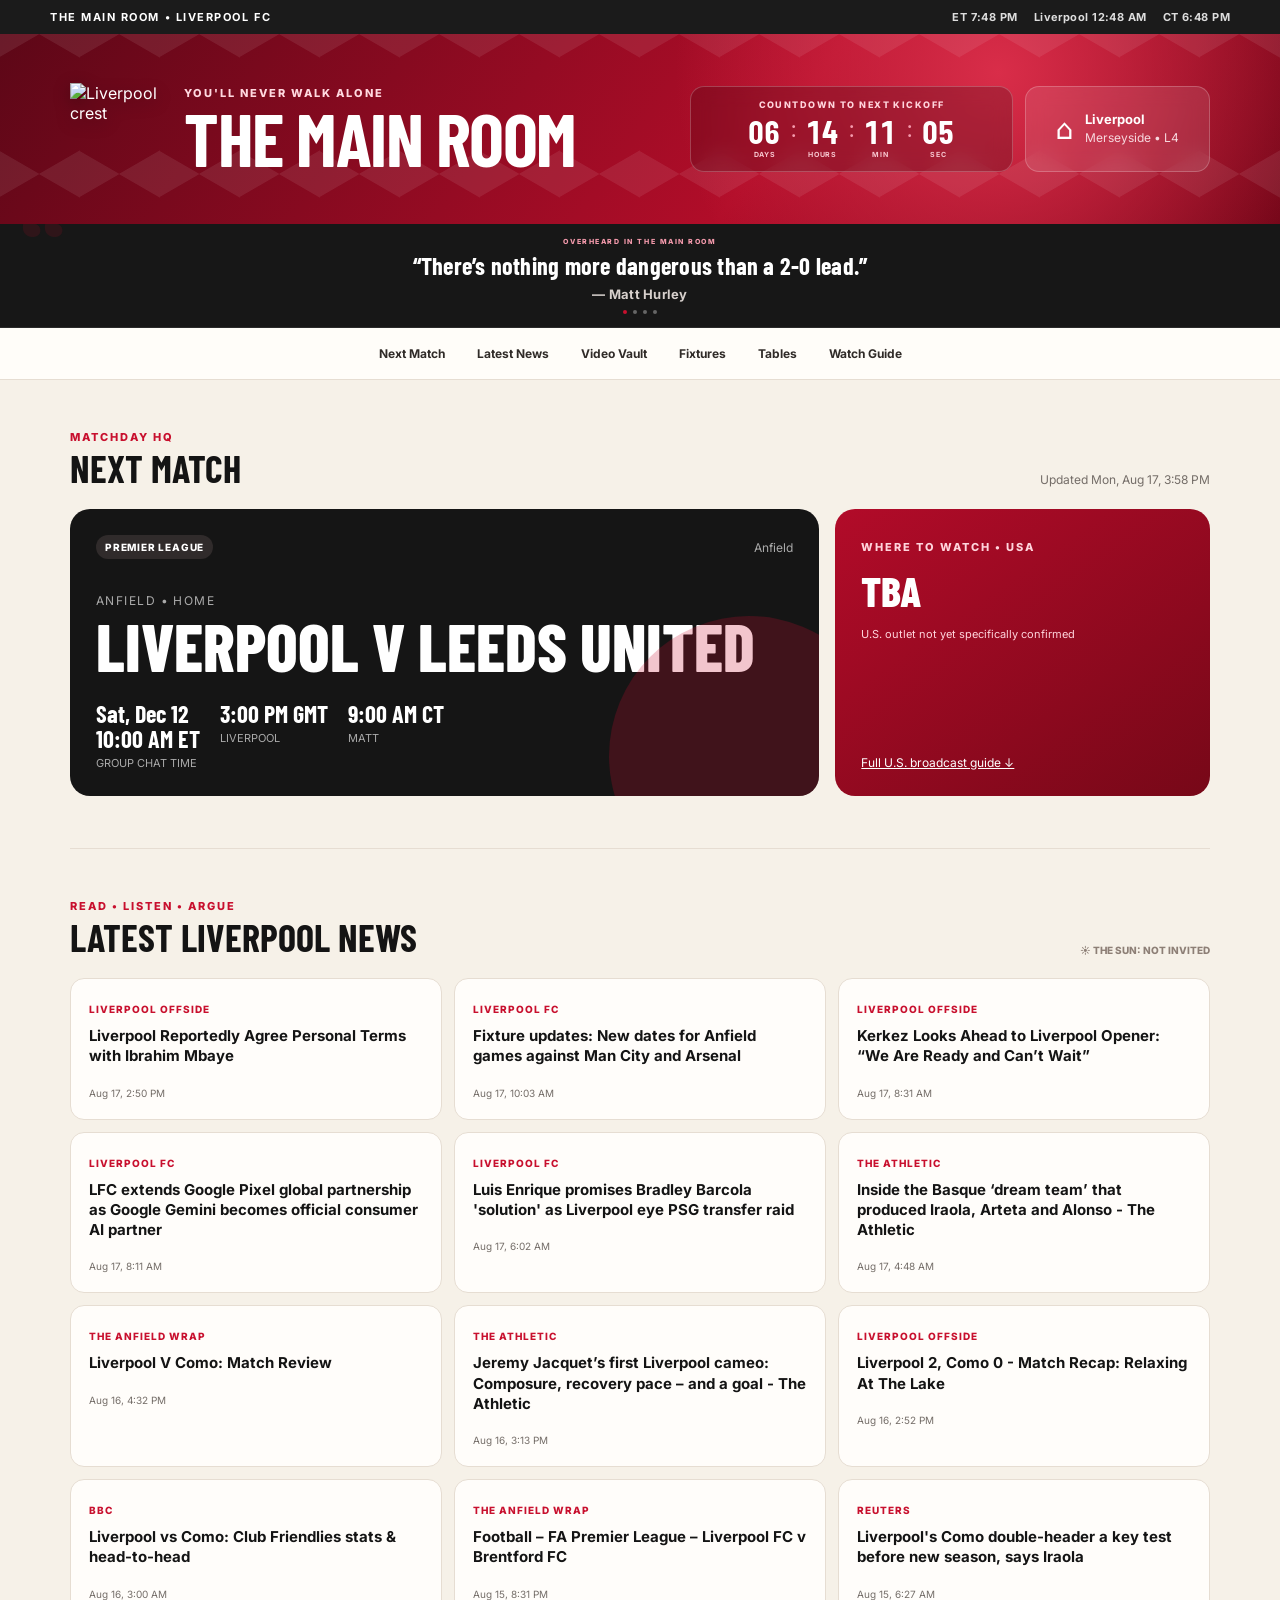
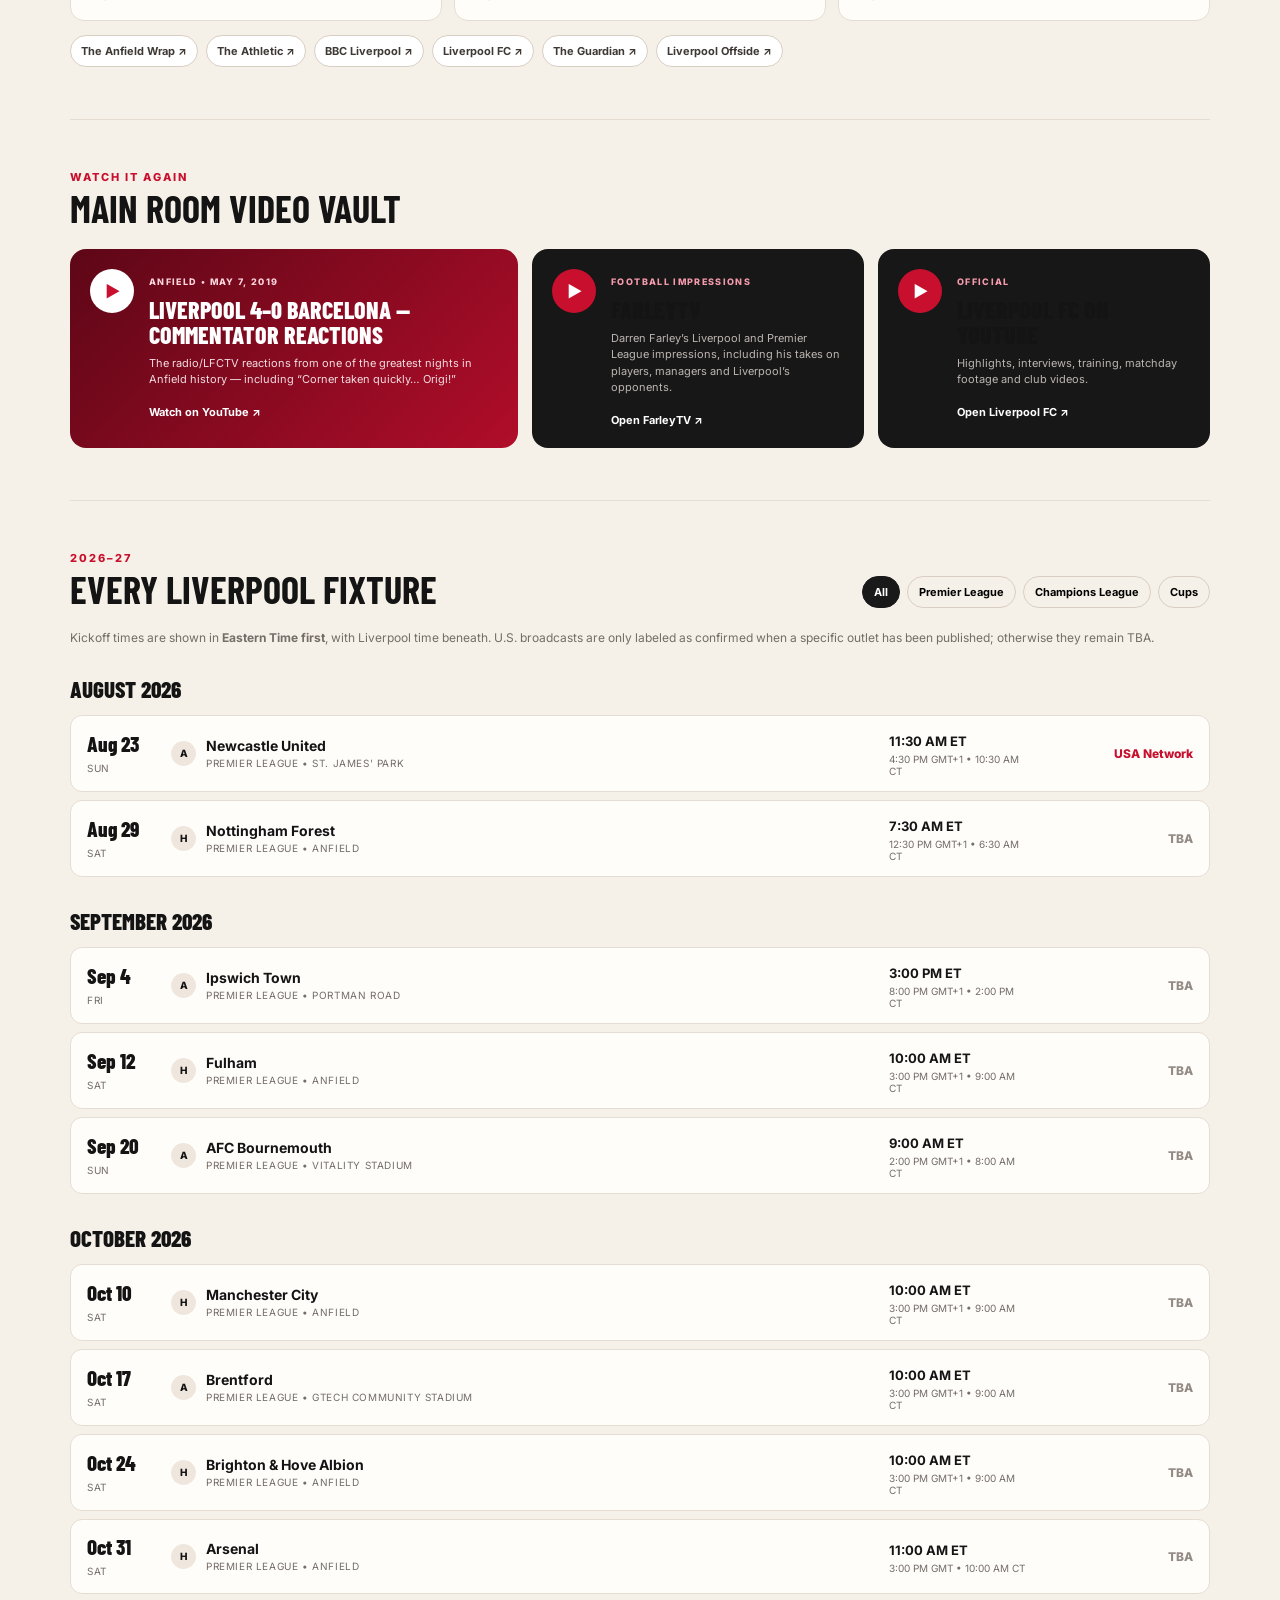
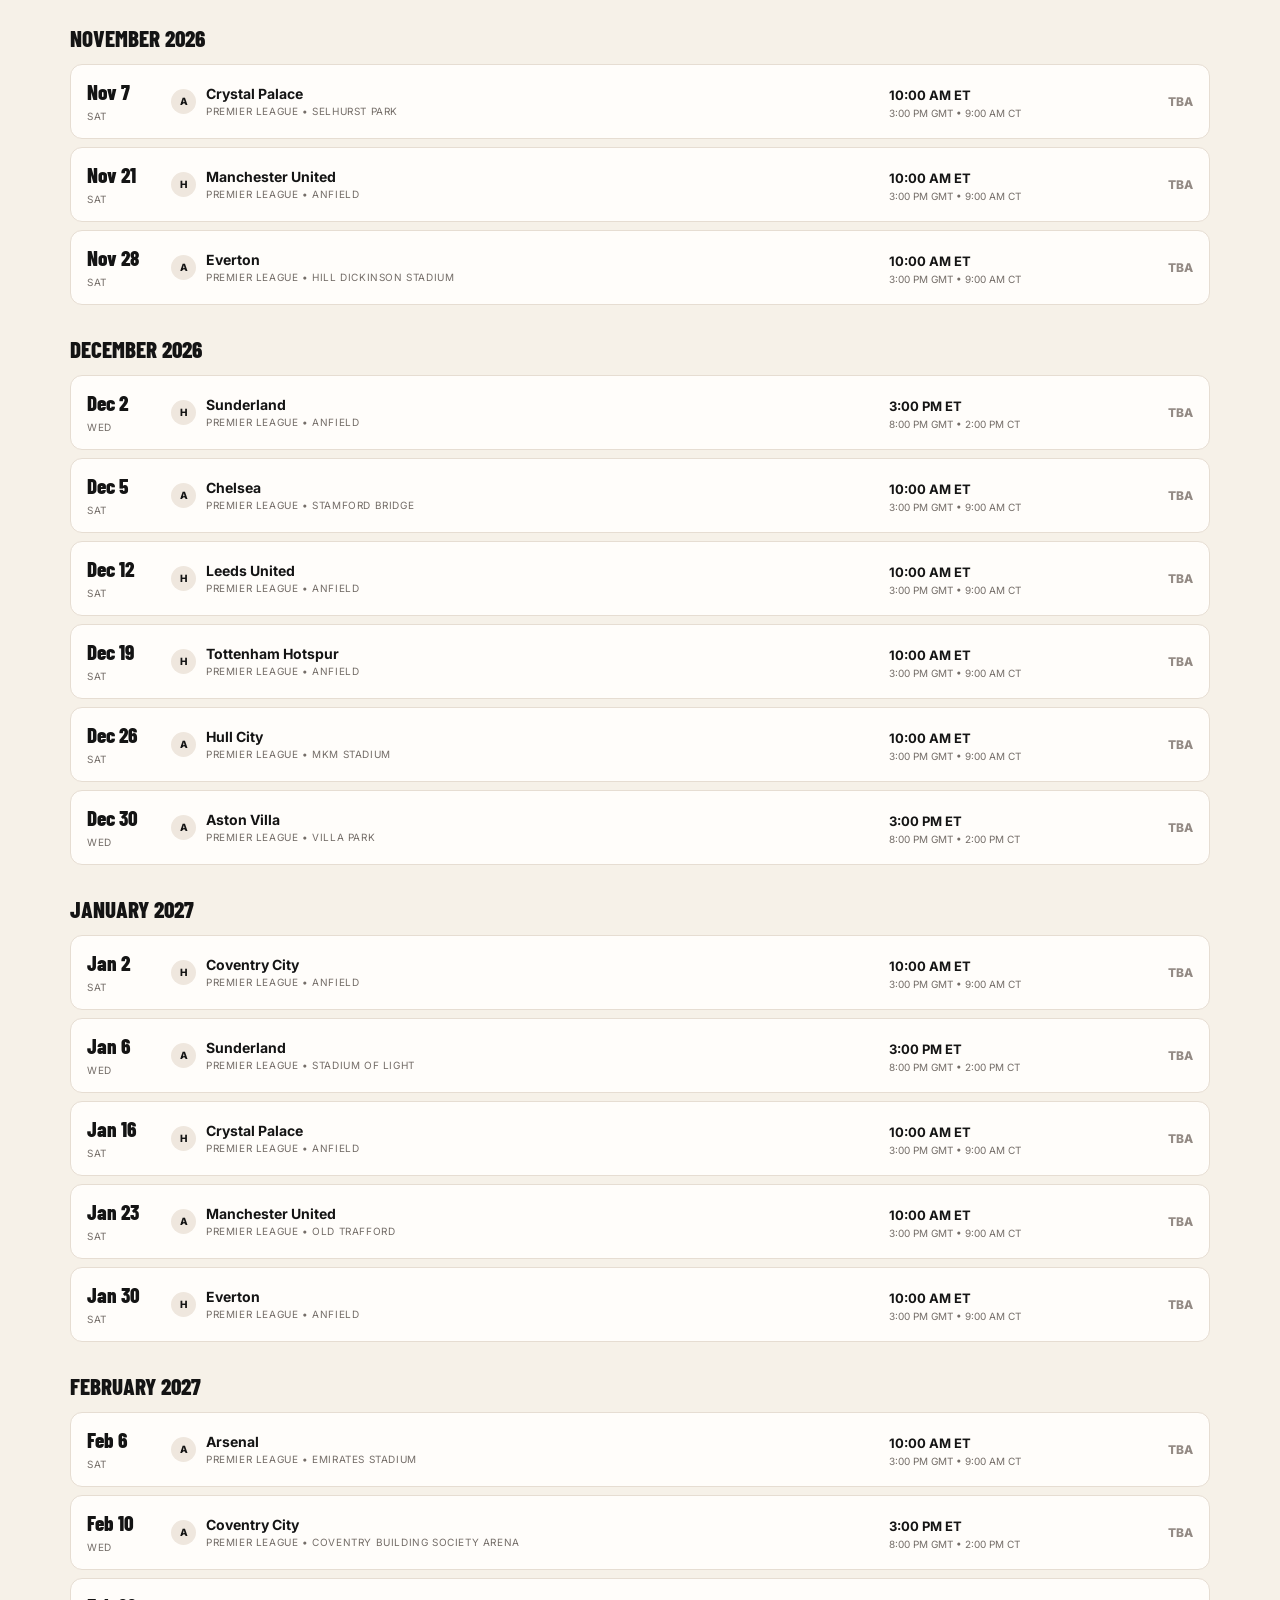
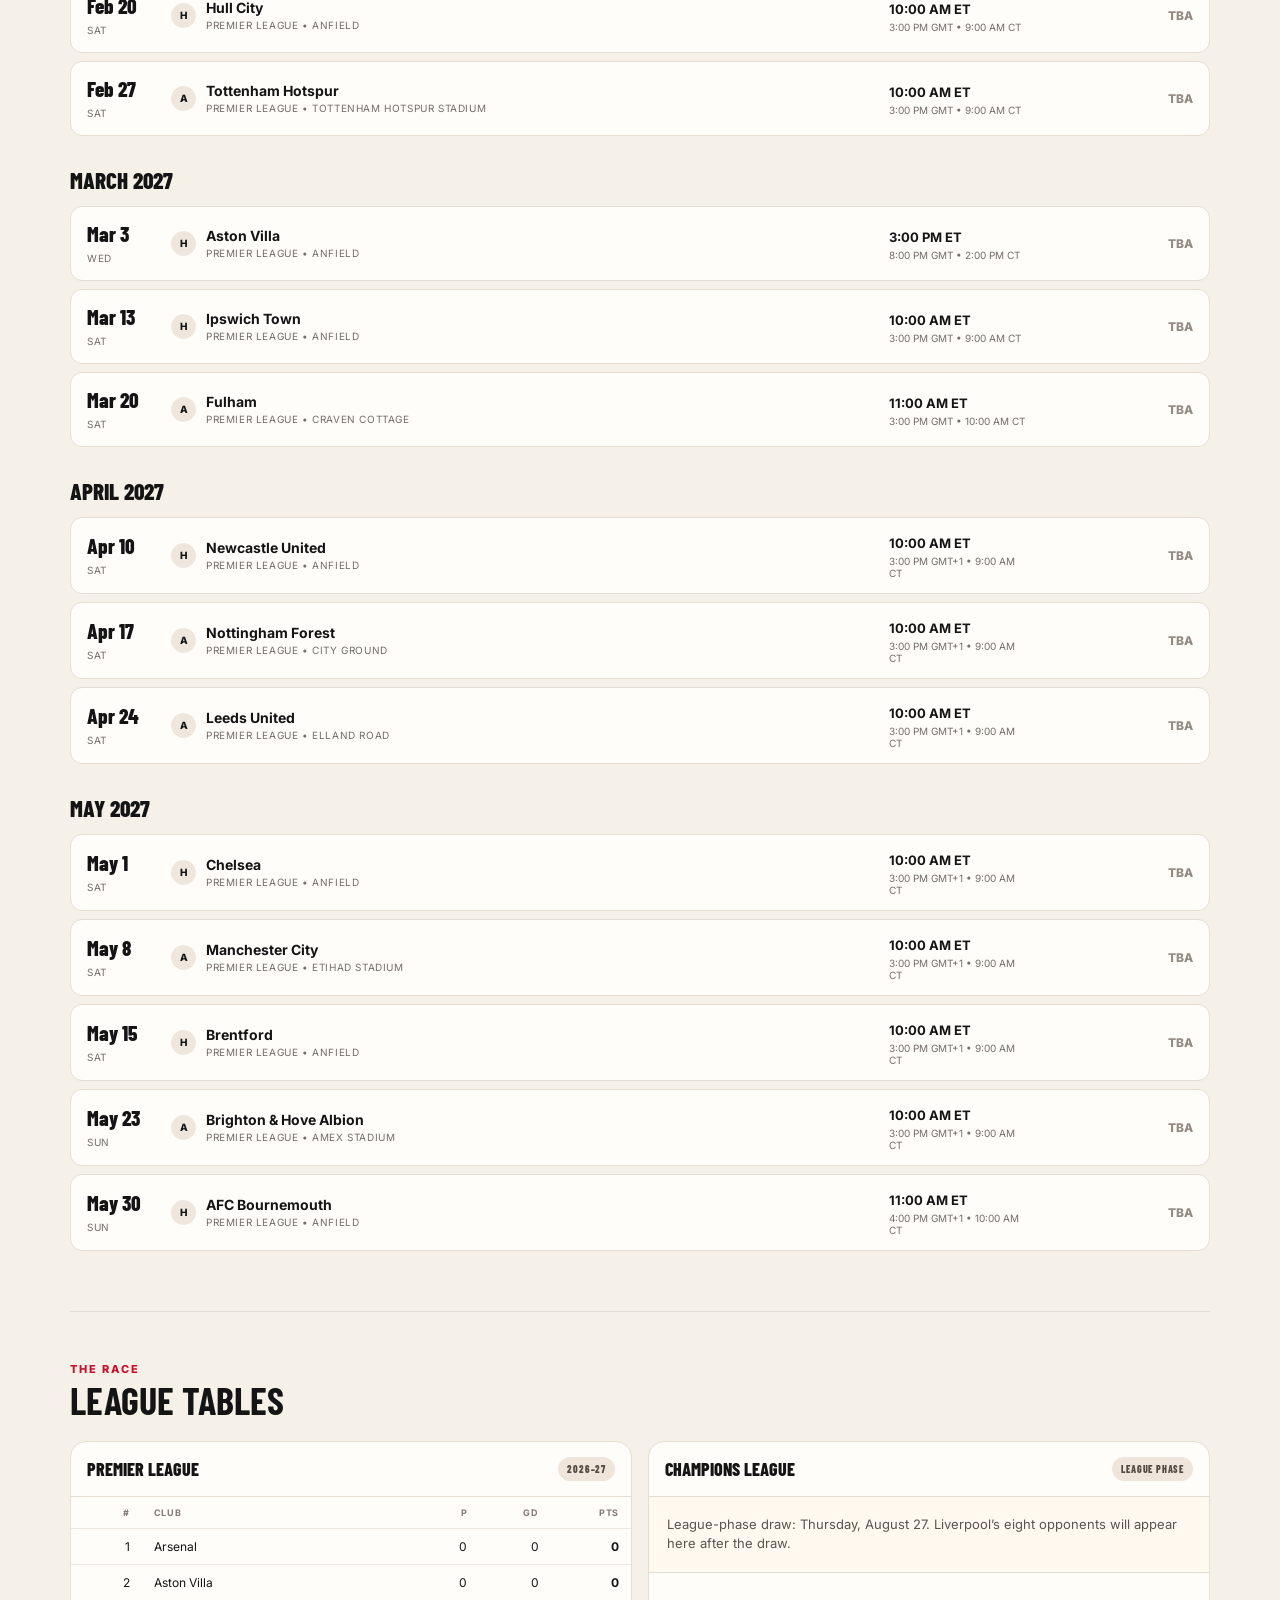
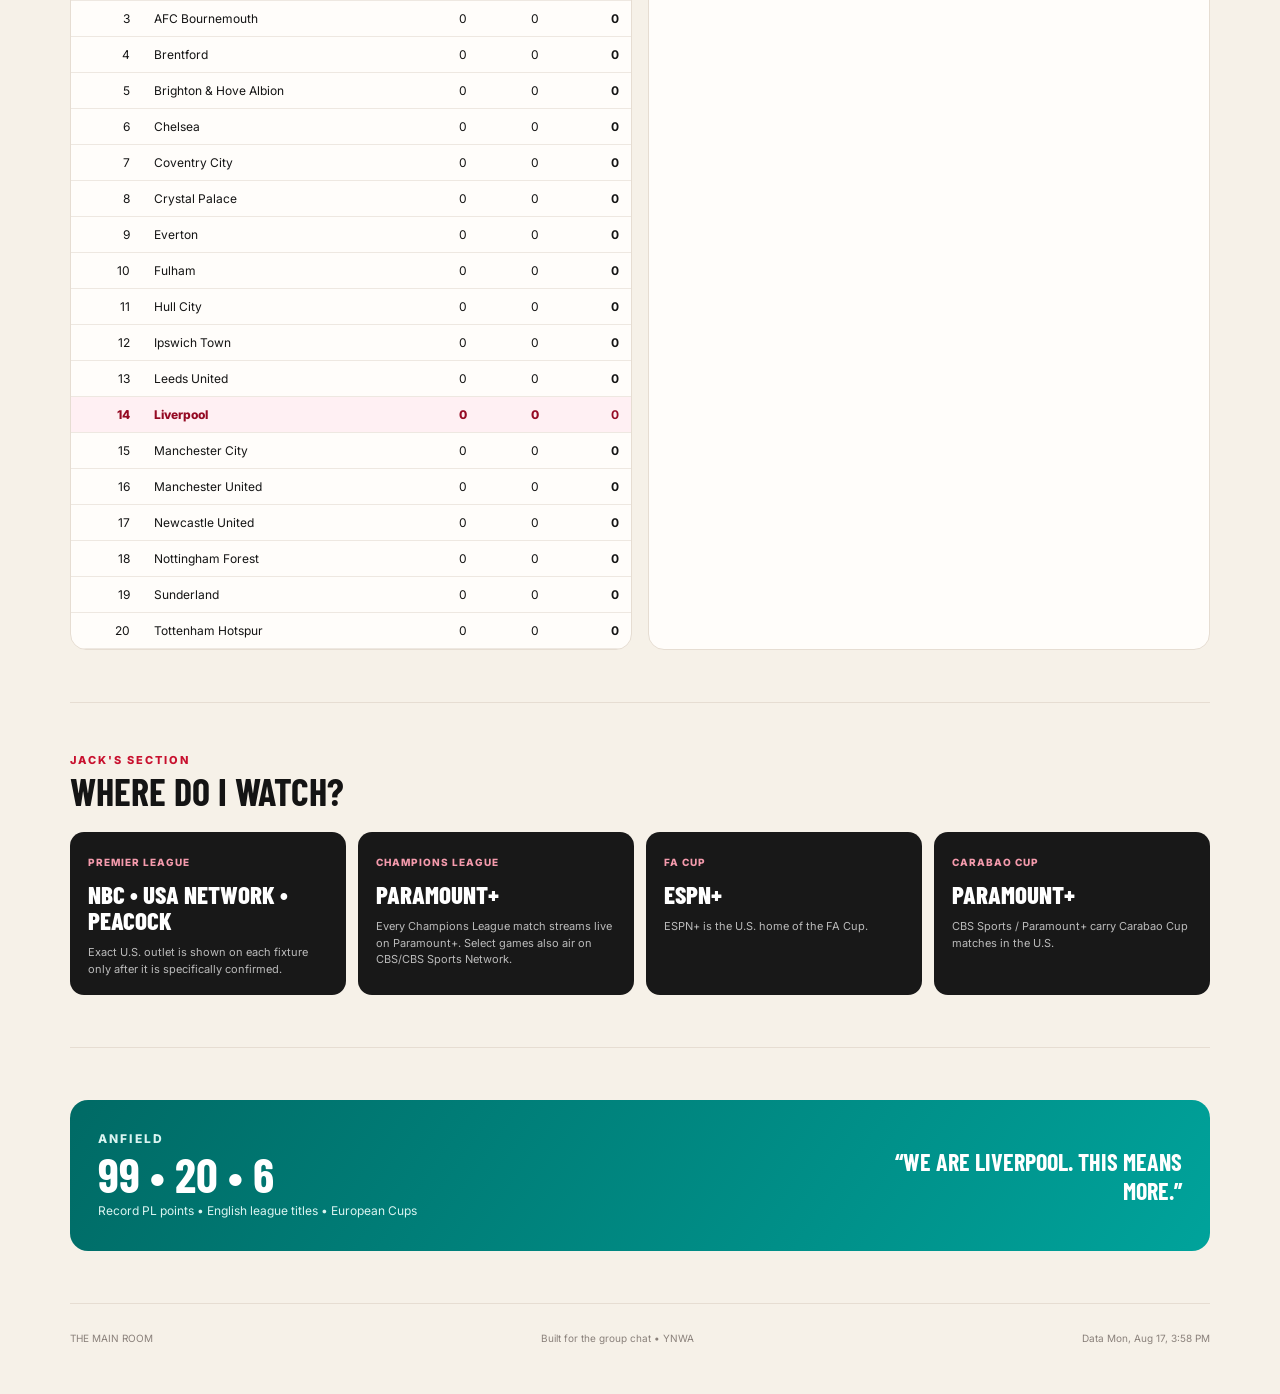
==== index.html @ 32e7fc05 "Replace Conor Moore with FarleyTV in Video Vault" ====
<!doctype html><html lang="en"><head><meta charset="utf-8"><meta name="viewport" content="width=device-width,initial-scale=1,viewport-fit=cover"><meta name="theme-color" content="#8b0000"><title>The Main Room</title><meta name="description" content="Liverpool fixtures, results, US TV, tables, news and matchday info for The Main Room."><link rel="preconnect" href="https://fonts.googleapis.com"><link rel="preconnect" href="https://fonts.gstatic.com" crossorigin><link href="https://fonts.googleapis.com/css2?family=Barlow+Condensed:wght@600;700;800&family=Inter:wght@400;500;600;700&display=swap" rel="stylesheet"><link rel="stylesheet" href="styles.css"><link rel="stylesheet" href="enhancements.css"></head><body>
<div class="top-strip"><span>THE MAIN ROOM • LIVERPOOL FC</span><div class="clocks"><span id="clockET">ET --:--</span><span id="clockUK">Liverpool --:--</span><span id="clockCT">CT --:--</span></div></div>
<header class="hero"><div class="hero-inner"><div class="brand"><img src="https://a.espncdn.com/i/teamlogos/soccer/500/364.png" alt="Liverpool crest"><div><p class="eyebrow">YOU'LL NEVER WALK ALONE</p><h1>THE MAIN ROOM</h1></div></div><div class="hero-tools"><div class="hero-countdown"><span class="hero-countdown-title">COUNTDOWN TO NEXT KICKOFF</span><div class="digital-countdown" id="countdown"><div><b id="cdDays">--</b><span>DAYS</span></div><i>:</i><div><b id="cdHours">--</b><span>HOURS</span></div><i>:</i><div><b id="cdMinutes">--</b><span>MIN</span></div><i>:</i><div><b id="cdSeconds">--</b><span>SEC</span></div></div></div><div class="weather" id="weather"><span class="weather-icon">☁</span><div><strong>Liverpool</strong><span>Loading weather…</span></div></div></div></div></header>
<section class="hero-quote-rail" aria-label="Main Room quotes"><p class="quote-label">OVERHEARD IN THE MAIN ROOM</p><div class="rotating-quote" id="rotatingQuote">“There’s nothing more dangerous than a 2-0 lead.” <span>— Matt Hurley</span></div><div class="quote-dots" id="quoteDots"></div></section>
<nav class="nav"><a href="#next">Next Match</a><a href="#news">Latest News</a><a href="#videos">Video Vault</a><a href="#fixtures">Fixtures</a><a href="#tables">Tables</a><a href="#watch">Watch Guide</a></nav>
<main>
<section id="next" class="section"><div class="section-head"><div><p class="eyebrow red">MATCHDAY HQ</p><h2>Next Match</h2></div><span class="updated" id="updated"></span></div><div id="nextMatch" class="next-grid skeleton"></div></section>
<section id="news" class="section"><div class="section-head"><div><p class="eyebrow red">READ • LISTEN • ARGUE</p><h2>Latest Liverpool News</h2></div><span class="no-sun">☀︎ THE SUN: NOT INVITED</span></div><div id="newsGrid" class="news-grid"></div><div class="source-links"><a href="https://www.theanfieldwrap.com/" target="_blank">The Anfield Wrap ↗</a><a href="https://www.nytimes.com/athletic/football/team/liverpool/" target="_blank">The Athletic ↗</a><a href="https://www.bbc.com/sport/football/teams/liverpool" target="_blank">BBC Liverpool ↗</a><a href="https://www.liverpoolfc.com/news" target="_blank">Liverpool FC ↗</a><a href="https://www.theguardian.com/football/liverpool" target="_blank">The Guardian ↗</a><a href="https://liverpooloffside.sbnation.com/" target="_blank">Liverpool Offside ↗</a></div></section>
<section id="videos" class="section"><div class="section-head"><div><p class="eyebrow red">WATCH IT AGAIN</p><h2>Main Room Video Vault</h2></div></div><div class="video-grid"><a class="video-card featured" href="https://youtu.be/pkEpLtePJm0?si=sweTHQJq34jnSiDV" target="_blank" rel="noopener"><div class="video-play">▶</div><div><span class="video-kicker">ANFIELD • MAY 7, 2019</span><h3>Liverpool 4–0 Barcelona — Commentator Reactions</h3><p>The radio/LFCTV reactions from one of the greatest nights in Anfield history — including “Corner taken quickly… Origi!”</p><strong>Watch on YouTube ↗</strong></div></a><a class="video-card" href="https://www.youtube.com/@FarleyTV" target="_blank" rel="noopener"><div class="video-play">▶</div><div><span class="video-kicker">FOOTBALL IMPRESSIONS</span><h3>FarleyTV</h3><p>Darren Farley’s Liverpool and Premier League impressions, including his takes on players, managers and Liverpool’s opponents.</p><strong>Open FarleyTV ↗</strong></div></a><a class="video-card" href="https://www.youtube.com/@LiverpoolFC" target="_blank" rel="noopener"><div class="video-play">▶</div><div><span class="video-kicker">OFFICIAL</span><h3>Liverpool FC on YouTube</h3><p>Highlights, interviews, training, matchday footage and club videos.</p><strong>Open Liverpool FC ↗</strong></div></a></div></section>
<section id="fixtures" class="section"><div class="section-head"><div><p class="eyebrow red">2026–27</p><h2>Every Liverpool Fixture</h2></div><div class="filters"><button class="active" data-filter="All">All</button><button data-filter="Premier League">Premier League</button><button data-filter="Champions League">Champions League</button><button data-filter="Cups">Cups</button></div></div><p class="note">Kickoff times are shown in <b>Eastern Time first</b>, with Liverpool time beneath. U.S. broadcasts are only labeled as confirmed when a specific outlet has been published; otherwise they remain TBA.</p><div id="fixtureList"></div></section>
<section id="tables" class="section"><div class="section-head"><div><p class="eyebrow red">THE RACE</p><h2>League Tables</h2></div></div><div class="tables-grid"><div class="panel"><div class="panel-title"><span>Premier League</span><span class="mini-badge">2026–27</span></div><div class="table-wrap"><table id="plTable"><thead><tr><th>#</th><th>Club</th><th>P</th><th>GD</th><th>Pts</th></tr></thead><tbody></tbody></table></div></div><div class="panel"><div class="panel-title"><span>Champions League</span><span class="mini-badge">League phase</span></div><div id="uclStatus" class="ucl-status"></div><div class="table-wrap"><table id="uclTable"><thead><tr><th>#</th><th>Club</th><th>P</th><th>GD</th><th>Pts</th></tr></thead><tbody></tbody></table></div></div></div></section>
<section id="watch" class="section"><div class="section-head"><div><p class="eyebrow red">JACK'S SECTION</p><h2>Where Do I Watch?</h2></div></div><div class="watch-grid"><div class="rights-card"><span class="competition">Premier League</span><strong>NBC • USA Network • Peacock</strong><p>Exact U.S. outlet is shown on each fixture only after it is specifically confirmed.</p></div><div class="rights-card"><span class="competition">Champions League</span><strong>Paramount+</strong><p>Every Champions League match streams live on Paramount+. Select games also air on CBS/CBS Sports Network.</p></div><div class="rights-card"><span class="competition">FA Cup</span><strong>ESPN+</strong><p>ESPN+ is the U.S. home of the FA Cup.</p></div><div class="rights-card"><span class="competition">Carabao Cup</span><strong>Paramount+</strong><p>CBS Sports / Paramount+ carry Carabao Cup matches in the U.S.</p></div></div></section>
<section class="section quick"><div class="quick-card"><div><p class="eyebrow">ANFIELD</p><h2>99 • 20 • 6</h2><p>Record PL points • English league titles • European Cups</p></div><div class="kop-quote">“We are Liverpool. This means more.”</div></div></section>
</main><footer><span>THE MAIN ROOM</span><span>Built for the group chat • YNWA</span><span id="footerUpdated"></span></footer><script src="app.js"></script></body></html>
---- styles.css ----
:root{--red:#c8102e;--deep:#5a0716;--ink:#141414;--cream:#f6f1e8;--paper:#fffdfa;--muted:#746d68;--line:#e6ddd2;--green:#00b2a9;--gold:#e8b04a}*{box-sizing:border-box}html{scroll-behavior:smooth}body{margin:0;background:var(--cream);color:var(--ink);font-family:Inter,system-ui,sans-serif}.top-strip{height:34px;background:#1b1b1b;color:#fff;display:flex;align-items:center;justify-content:space-between;padding:0 max(18px,calc((100vw - 1180px)/2));font:700 11px/1 Inter;letter-spacing:.14em}.clocks{display:flex;gap:16px;color:#ddd;letter-spacing:.04em}.hero{background:radial-gradient(circle at 78% 20%,#d92d49 0,transparent 32%),linear-gradient(125deg,#5d0717,#b10d29 60%,#750719);color:#fff;position:relative;overflow:hidden}.hero:after{content:"";position:absolute;inset:0;opacity:.08;background-image:linear-gradient(30deg,#fff 12%,transparent 12.5%,transparent 87%,#fff 87.5%,#fff),linear-gradient(150deg,#fff 12%,transparent 12.5%,transparent 87%,#fff 87.5%,#fff);background-size:80px 140px}.hero-inner{max-width:1180px;margin:auto;padding:34px 20px;min-height:190px;display:flex;justify-content:space-between;align-items:center;position:relative;z-index:1}.brand{display:flex;align-items:center;gap:22px}.brand img{width:92px;height:92px;object-fit:contain;filter:drop-shadow(0 4px 8px rgba(0,0,0,.28))}.eyebrow{margin:0 0 6px;font:800 11px/1 Inter;letter-spacing:.18em;text-transform:uppercase;color:#ffd8df}.eyebrow.red{color:var(--red)}h1,h2{font-family:"Barlow Condensed",sans-serif;text-transform:uppercase;margin:0}h1{font-size:clamp(44px,7vw,74px);line-height:.88;letter-spacing:-.02em}.sub{margin:12px 0 0;color:#f5dce2;font-size:14px}.weather{min-width:190px;display:flex;gap:12px;align-items:center;background:rgba(255,255,255,.1);border:1px solid rgba(255,255,255,.22);padding:14px 16px;border-radius:14px;backdrop-filter:blur(10px)}.weather-icon{font-size:28px}.weather strong,.weather span{display:block}.weather strong{font-size:13px}.weather div span{color:#f7d9df;font-size:12px;margin-top:3px}.nav{position:sticky;top:0;z-index:20;background:rgba(255,253,250,.95);backdrop-filter:blur(12px);border-bottom:1px solid var(--line);display:flex;justify-content:center;gap:4px;overflow:auto;padding:8px}.nav a{color:#302b28;text-decoration:none;font-weight:700;font-size:12px;padding:10px 14px;border-radius:999px;white-space:nowrap}.nav a:hover{background:#f1e8df;color:var(--red)}main{max-width:1180px;margin:auto;padding:0 20px}.section{padding:52px 0;border-bottom:1px solid var(--line)}.section-head{display:flex;justify-content:space-between;align-items:end;gap:20px;margin-bottom:22px}.section h2{font-size:38px;line-height:1}.updated,.note{font-size:12px;color:var(--muted)}.next-grid{display:grid;grid-template-columns:1.6fr .8fr;gap:16px}.match-hero{background:#151515;color:#fff;border-radius:20px;padding:26px;position:relative;overflow:hidden;min-height:280px}.match-hero:before{content:"";position:absolute;inset:auto -70px -100px auto;width:280px;height:280px;border-radius:50%;background:var(--red);opacity:.24}.match-top{display:flex;justify-content:space-between;align-items:center;gap:12px}.comp-pill,.mini-badge{display:inline-flex;border-radius:99px;padding:6px 9px;font-size:10px;font-weight:800;letter-spacing:.08em;text-transform:uppercase;background:#efe5da;color:#554a43}.match-hero .comp-pill{background:#302b2b;color:#fff}.venue{color:#aaa;font-size:12px}.versus{margin-top:34px}.versus .where{color:#aaa;font-size:12px;text-transform:uppercase;letter-spacing:.12em}.versus h3{font:800 clamp(40px,6vw,66px)/.95 "Barlow Condensed",sans-serif;text-transform:uppercase;margin:7px 0}.times{display:flex;gap:20px;flex-wrap:wrap;margin-top:24px}.times strong{font:700 24px/1 "Barlow Condensed"}.times span{display:block;color:#aaa;font-size:11px;margin-top:4px}.watch-card{background:linear-gradient(145deg,#b20b29,#770818);color:#fff;border-radius:20px;padding:26px;display:flex;flex-direction:column;justify-content:space-between}.watch-card .label{font-size:11px;font-weight:800;letter-spacing:.18em;color:#ffd4dc}.watch-card .network{font:800 42px/.95 "Barlow Condensed";text-transform:uppercase;margin:16px 0}.countdown{font-weight:700;font-size:13px;color:#ffd4dc}.watch-card a{color:#fff;font-size:12px}.filters{display:flex;gap:7px;flex-wrap:wrap}.filters button{border:1px solid #d9cec4;background:transparent;padding:8px 11px;border-radius:999px;font:700 11px Inter;cursor:pointer}.filters button.active{background:#191919;color:#fff;border-color:#191919}.month{margin:30px 0 12px;font:800 23px "Barlow Condensed";text-transform:uppercase}.fixture{display:grid;grid-template-columns:70px minmax(210px,1fr) 140px 150px;align-items:center;gap:14px;padding:14px 16px;background:var(--paper);border:1px solid var(--line);border-radius:12px;margin:8px 0}.fixture.past{opacity:.76}.datebox strong{display:block;font:800 21px "Barlow Condensed"}.datebox span,.fixture small{font-size:10px;color:var(--muted);text-transform:uppercase;letter-spacing:.06em}.opponent{display:flex;gap:10px;align-items:center}.ha{width:25px;height:25px;border-radius:50%;display:grid;place-items:center;background:#efe7de;font-size:10px;font-weight:800}.opponent b{font-size:14px}.score{font:800 21px "Barlow Condensed"}.fixture-time strong{font-size:13px}.fixture-time span{display:block;color:var(--muted);font-size:10px;margin-top:3px}.broadcast{font-weight:800;font-size:12px;color:var(--red);text-align:right}.broadcast.tba{color:#938a84}.tables-grid{display:grid;grid-template-columns:1fr 1fr;gap:16px}.panel{background:var(--paper);border:1px solid var(--line);border-radius:16px;overflow:hidden}.panel-title{padding:15px 16px;border-bottom:1px solid var(--line);display:flex;justify-content:space-between;align-items:center;font:800 18px "Barlow Condensed";text-transform:uppercase}.table-wrap{overflow:auto}table{border-collapse:collapse;width:100%;font-size:12px}th,td{padding:10px 12px;border-bottom:1px solid #eee8e1;text-align:right}th:nth-child(2),td:nth-child(2){text-align:left}th{font-size:9px;color:#847a74;text-transform:uppercase;letter-spacing:.08em}tr.liverpool{background:#fff0f3;font-weight:800;color:#950b24}.ucl-status{padding:18px;color:#5b534e;font-size:13px;line-height:1.5;background:#fff9ef;border-bottom:1px solid var(--line)}.news-grid{display:grid;grid-template-columns:repeat(3,1fr);gap:12px}.news-card{background:var(--paper);border:1px solid var(--line);border-radius:14px;padding:18px;text-decoration:none;color:inherit;transition:.15s}.news-card:hover{transform:translateY(-2px);box-shadow:0 10px 30px rgba(60,30,20,.08)}.news-card .source{font-size:10px;font-weight:800;color:var(--red);text-transform:uppercase;letter-spacing:.1em}.news-card h3{font-size:15px;line-height:1.35;margin:9px 0 14px}.news-card time{font-size:10px;color:var(--muted)}.no-sun{font-size:10px;font-weight:800;color:#8d7f76}.source-links{display:flex;flex-wrap:wrap;gap:8px;margin-top:14px}.source-links a{font-size:11px;font-weight:700;text-decoration:none;color:#3f3935;border:1px solid #d9cec4;border-radius:999px;padding:8px 10px;background:#fff}.watch-grid{display:grid;grid-template-columns:repeat(4,1fr);gap:12px}.rights-card{background:#181818;color:#fff;border-radius:14px;padding:18px;min-height:145px}.rights-card .competition{color:#f49aac;font-size:10px;font-weight:800;text-transform:uppercase;letter-spacing:.1em}.rights-card strong{font:800 25px/1.05 "Barlow Condensed";text-transform:uppercase;display:block;margin:11px 0}.rights-card p{font-size:11px;line-height:1.5;color:#bbb;margin:0}.quick-card{background:linear-gradient(125deg,#006a65,#00a39b);color:#fff;border-radius:18px;padding:28px;display:flex;justify-content:space-between;align-items:center}.quick-card h2{font-size:48px}.quick-card p{margin:5px 0;color:#daf4f1;font-size:12px}.kop-quote{font:700 24px "Barlow Condensed";text-transform:uppercase;max-width:340px;text-align:right}footer{max-width:1180px;margin:0 auto;padding:28px 20px 50px;display:flex;justify-content:space-between;gap:20px;flex-wrap:wrap;color:#8a817b;font-size:10px}.skeleton{min-height:260px}@media(max-width:800px){.top-strip{padding:0 12px}.top-strip>span{display:none}.clocks{width:100%;justify-content:space-between;font-size:9px}.hero-inner{padding:24px 18px;min-height:160px}.brand{gap:14px}.brand img{width:66px;height:66px}.weather{position:absolute;right:14px;top:14px;min-width:0;padding:8px 10px}.weather-icon{font-size:18px}.weather div strong{display:none}.weather div span{font-size:9px}.sub{font-size:11px;max-width:220px}main{padding:0 14px}.section{padding:38px 0}.section-head{align-items:flex-start;flex-direction:column}.next-grid,.tables-grid{grid-template-columns:1fr}.match-hero{min-height:250px}.watch-card{min-height:190px}.fixture{grid-template-columns:54px 1fr auto;gap:10px;padding:12px}.fixture-time{grid-column:2}.broadcast{grid-column:3;grid-row:1 / span 2}.news-grid{grid-template-columns:1fr}.watch-grid{grid-template-columns:1fr 1fr}.quick-card{align-items:flex-start;flex-direction:column;gap:24px}.kop-quote{text-align:left}.filters{overflow:auto;flex-wrap:nowrap;width:100%}.filters button{white-space:nowrap}.nav{justify-content:flex-start}.no-sun{display:none}}@media(max-width:480px){h1{font-size:44px}.section h2{font-size:32px}.watch-grid{grid-template-columns:1fr}.brand img{width:58px;height:58px}.fixture{grid-template-columns:48px 1fr}.broadcast{grid-column:2;text-align:left;grid-row:auto}.fixture-time{grid-column:2}}
---- enhancements.css ----
.hero-tools{display:grid;grid-template-columns:minmax(285px,1fr) 185px;align-items:stretch;gap:12px;position:relative;z-index:2;max-width:520px;width:100%}.hero-countdown{min-width:0;padding:13px 15px;border:1px solid rgba(255,255,255,.22);border-radius:14px;background:rgba(0,0,0,.18);backdrop-filter:blur(10px);display:flex;flex-direction:column;justify-content:center}.hero-countdown-title{display:block;margin-bottom:8px;font:800 9px/1 Inter;letter-spacing:.16em;color:#ffd4dc;text-align:center}.digital-countdown{display:flex;align-items:flex-start;justify-content:center;gap:5px;font-family:"Barlow Condensed",sans-serif}.digital-countdown>div{min-width:43px;text-align:center}.digital-countdown b{display:block;font-size:32px;line-height:.9;letter-spacing:.02em;font-variant-numeric:tabular-nums}.digital-countdown span{display:block;margin-top:5px;font:700 7px/1 Inter;letter-spacing:.1em;color:#f7c7d0}.digital-countdown i{font-style:normal;font-size:25px;line-height:.85;color:#f49aac}.matchday-now{font:800 32px/1 "Barlow Condensed",sans-serif;letter-spacing:.08em}.hero-tools .weather{position:static!important;min-width:0;width:auto;display:flex;align-items:center;justify-content:center;padding:13px 12px;text-align:left}.hero-tools .weather div{min-width:0}.hero-tools .weather div span{line-height:1.35}.hero-quote-rail{padding:13px 20px 12px;background:#171717;color:#fff;text-align:center;border-bottom:1px solid #2b2b2b;position:relative;overflow:hidden}.hero-quote-rail:before{content:'“';position:absolute;left:18px;top:-34px;font:800 100px/1 Georgia,serif;color:rgba(200,16,46,.14)}.quote-label{position:relative;margin:0 0 6px;font-size:7px;font-weight:800;letter-spacing:.22em;color:#f49aac;text-align:center}.rotating-quote{position:relative;max-width:820px;margin:0 auto;font:700 clamp(17px,2.2vw,24px)/1.2 "Barlow Condensed",sans-serif;text-transform:none;text-align:center;letter-spacing:.01em}.rotating-quote span{display:block;margin-top:6px;font:700 13px/1.2 Inter;text-transform:none;letter-spacing:.02em;color:#d7d0cc;text-align:center}.quote-show{animation:quoteIn .45s ease both}@keyframes quoteIn{from{opacity:0;transform:translateY(4px)}to{opacity:1;transform:none}}.quote-dots{height:5px;margin-top:8px;display:flex;justify-content:center;gap:6px}.quote-dots span{width:4px;height:4px;border-radius:50%;background:#666}.quote-dots span.active{background:#c8102e}.broadcast-note{font-size:11px;line-height:1.4;color:#ffd4dc;margin:10px 0 0}.opponent>div>b,.opponent>div>small{display:block}.opponent>div>small{margin-top:3px}.video-grid{display:grid;grid-template-columns:1.35fr 1fr 1fr;gap:14px}.video-card{display:flex;gap:15px;align-items:flex-start;text-decoration:none;color:inherit;background:#171717;border-radius:16px;padding:20px;min-height:180px;transition:.16s transform,.16s box-shadow}.video-card:hover{transform:translateY(-2px);box-shadow:0 12px 30px rgba(50,20,20,.12)}.video-card.featured{background:linear-gradient(135deg,#5d0717,#b10d29);color:#fff}.video-play{flex:0 0 44px;width:44px;height:44px;border-radius:50%;display:grid;place-items:center;background:#fff;color:#c8102e;font-size:16px;font-weight:800}.video-card:not(.featured) .video-play{background:#c8102e;color:#fff}.video-kicker{font:800 9px/1 Inter;letter-spacing:.15em;color:#f49aac;text-transform:uppercase}.video-card.featured .video-kicker{color:#ffd4dc}.video-card h3{margin:8px 0 8px;font:800 24px/1.05 "Barlow Condensed",sans-serif;text-transform:uppercase}.video-card p{margin:0 0 12px;font-size:11px;line-height:1.5;color:#bdb5b1}.video-card.featured p{color:#f1dce1}.video-card strong{font-size:11px;color:#fff}.room-subhead,.room-quote,.countdown-wrap{display:none!important}@media(max-width:1000px){.hero-inner{gap:20px}.hero-tools{grid-template-columns:minmax(245px,1fr) 160px;max-width:445px}.digital-countdown>div{min-width:38px}.digital-countdown b{font-size:29px}.hero-tools .weather{padding:11px 9px}.video-grid{grid-template-columns:1fr 1fr}.video-card.featured{grid-column:1/-1}}@media(max-width:800px){.hero-inner{display:block}.brand{padding-right:0}.hero-tools{margin-top:17px;display:grid;grid-template-columns:minmax(0,1fr) 125px;gap:9px;max-width:none;width:100%}.hero-countdown{width:100%;padding:11px 9px}.hero-countdown-title{font-size:8px;margin-bottom:7px}.hero-tools .weather{min-width:0;width:125px;position:static!important;padding:9px 8px;gap:7px;justify-content:flex-start}.hero-tools .weather-icon{font-size:20px;flex:0 0 auto}.hero-tools .weather div strong{display:block;font-size:10px}.hero-tools .weather div span{font-size:8px;margin-top:2px}.digital-countdown{gap:2px}.digital-countdown>div{min-width:34px}.digital-countdown b{font-size:27px}.digital-countdown i{font-size:20px}.hero-quote-rail{padding:11px 14px 10px}.rotating-quote{max-width:94%;font-size:18px;line-height:1.22}.rotating-quote span{font-size:12px;margin-top:5px}.video-grid{grid-template-columns:1fr}.video-card.featured{grid-column:auto}.video-card{min-height:0;padding:17px}.video-card h3{font-size:22px}}@media(max-width:480px){.hero-tools{grid-template-columns:minmax(0,1fr) 108px}.hero-tools .weather{width:108px}.hero-tools .weather div span{font-size:7px}.digital-countdown>div{min-width:29px}.digital-countdown b{font-size:24px}.digital-countdown span{font-size:6px}.digital-countdown i{font-size:18px}.hero-countdown-title{letter-spacing:.11em}.rotating-quote{font-size:17px}.rotating-quote span{font-size:12px}.video-play{width:38px;height:38px;flex-basis:38px}.video-card h3{font-size:20px}}
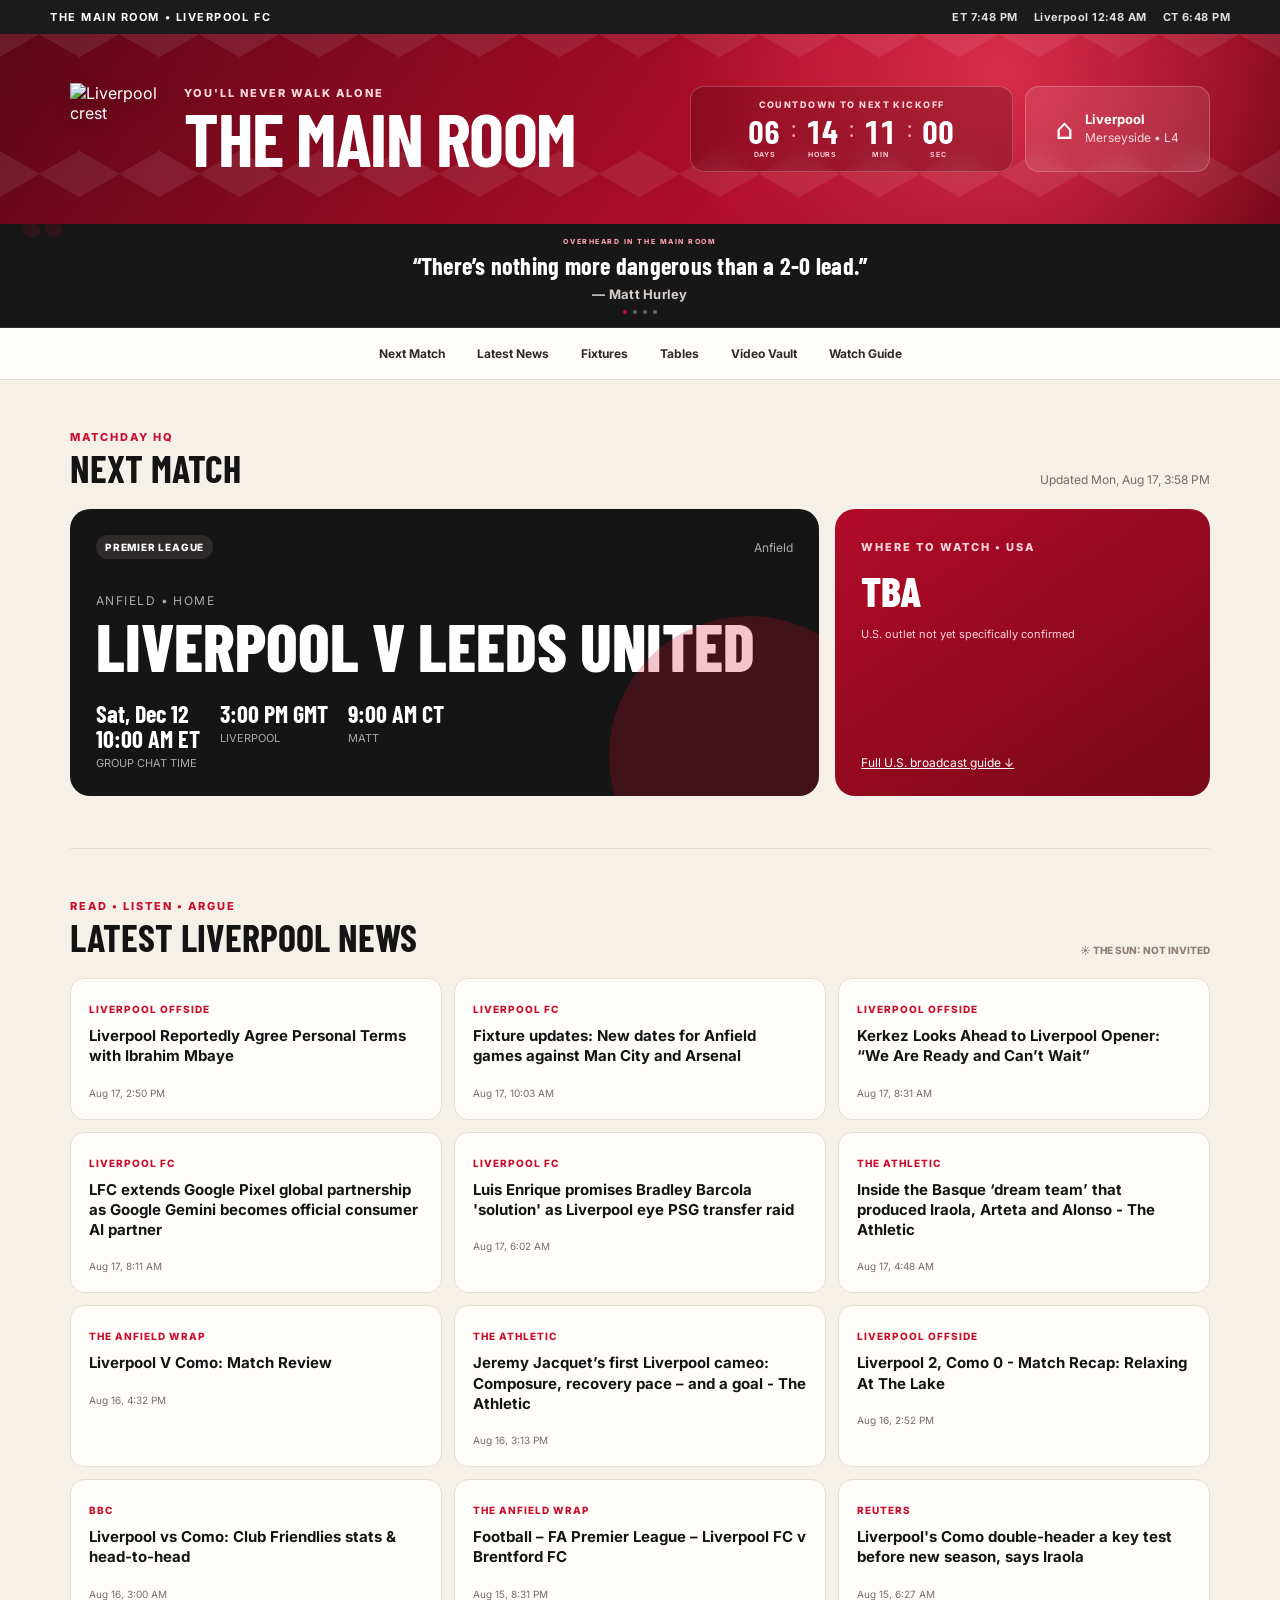
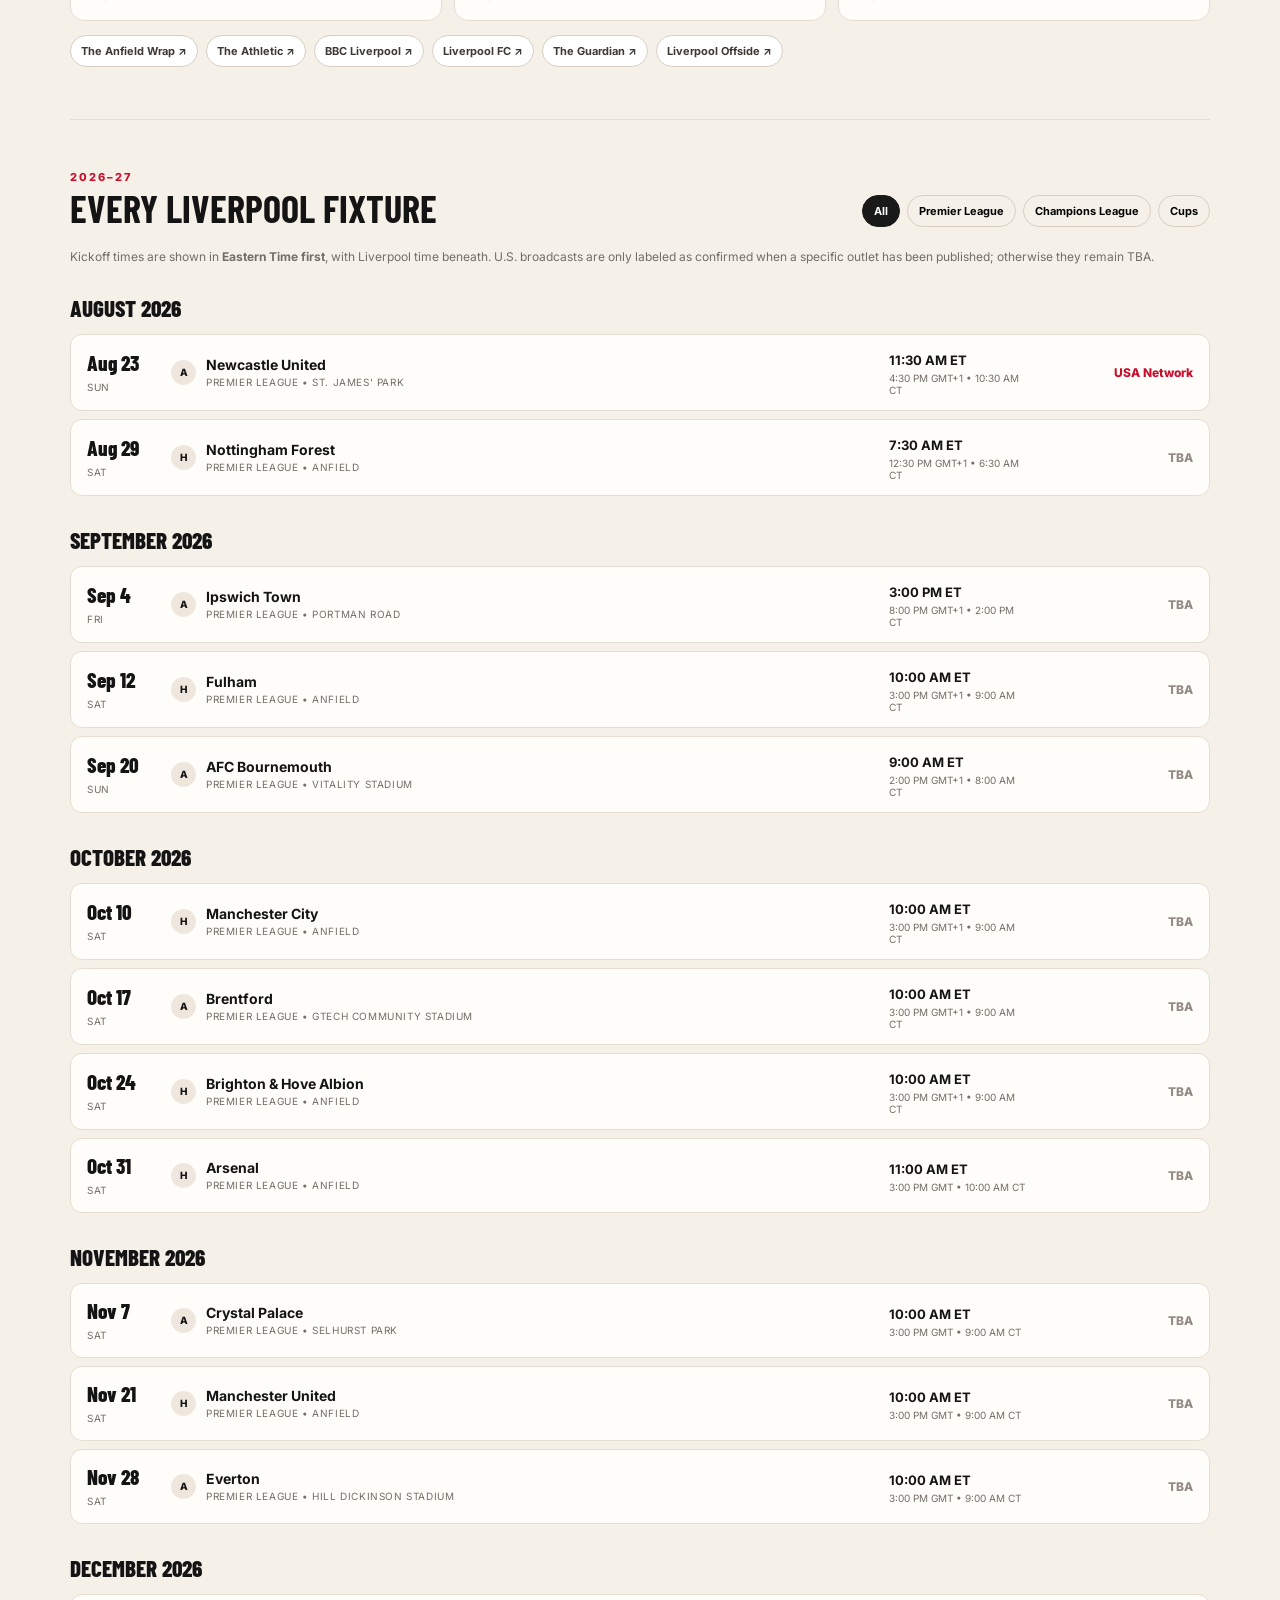
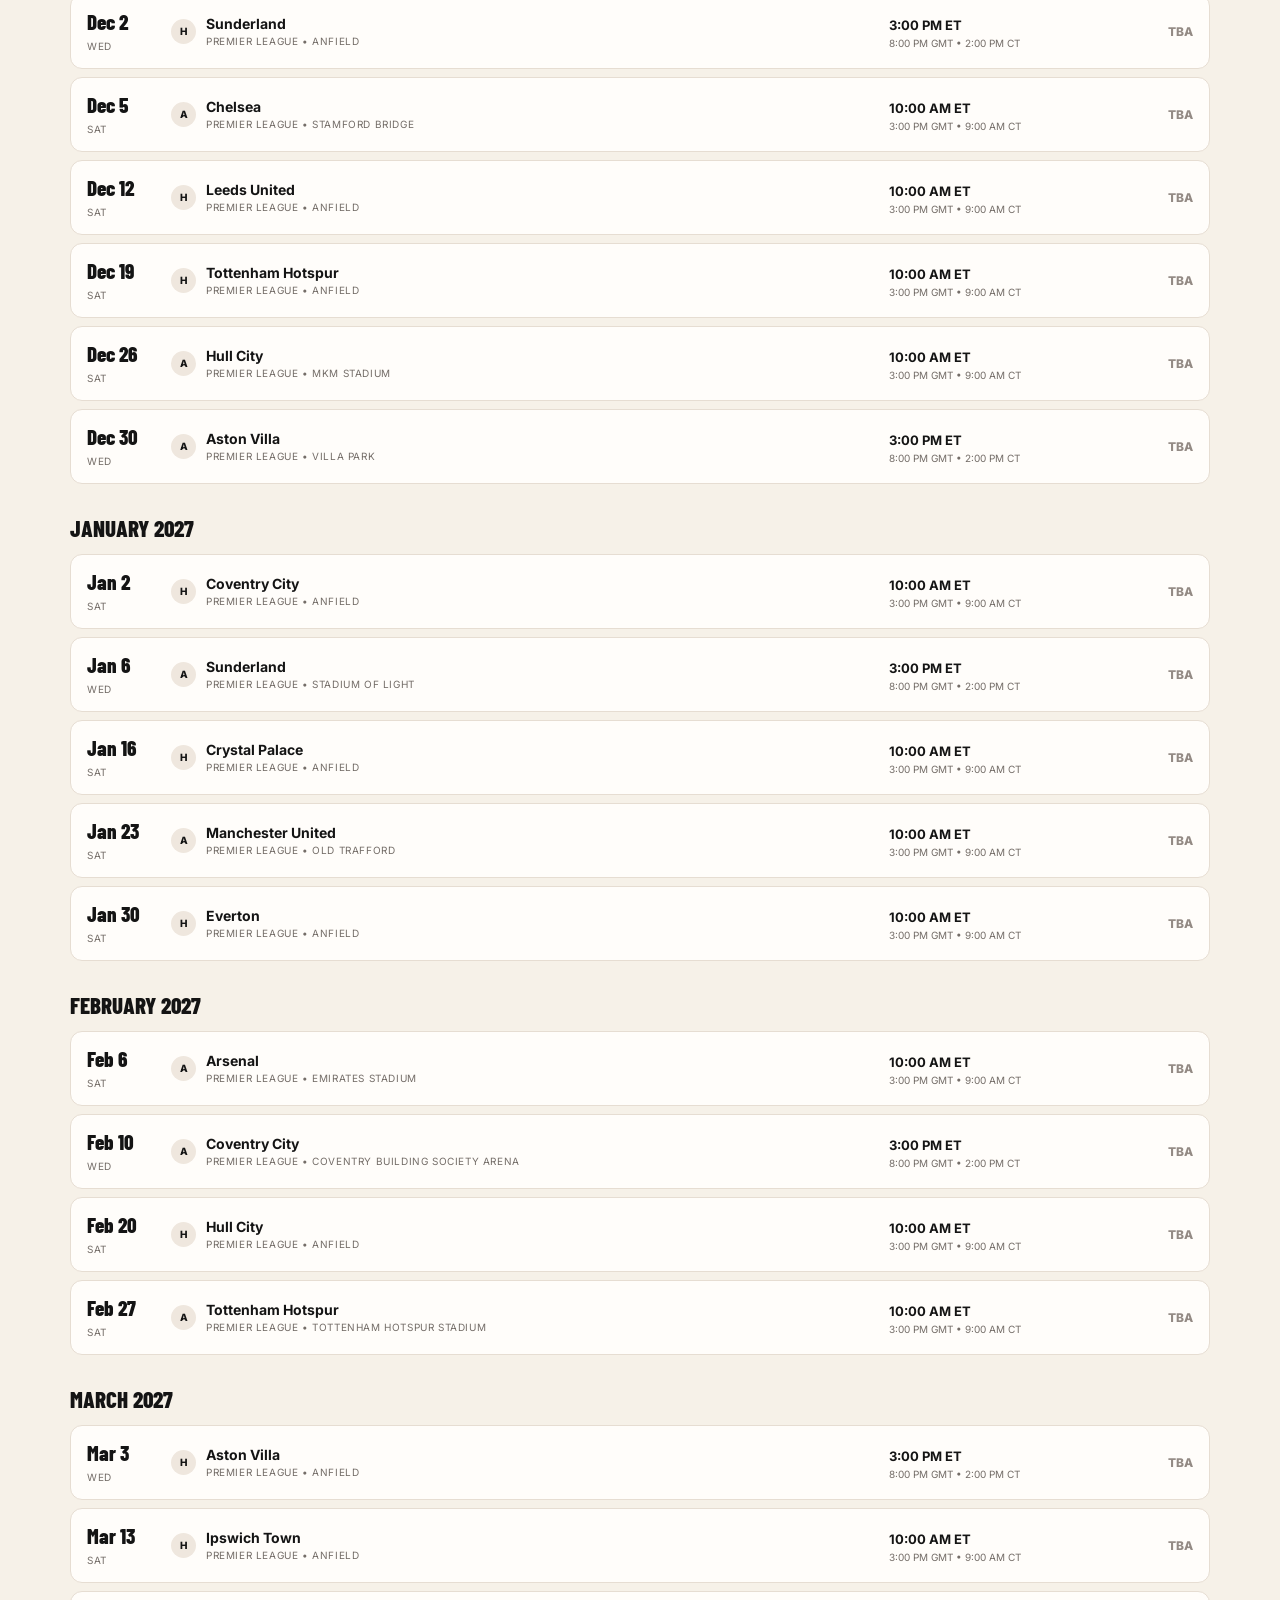
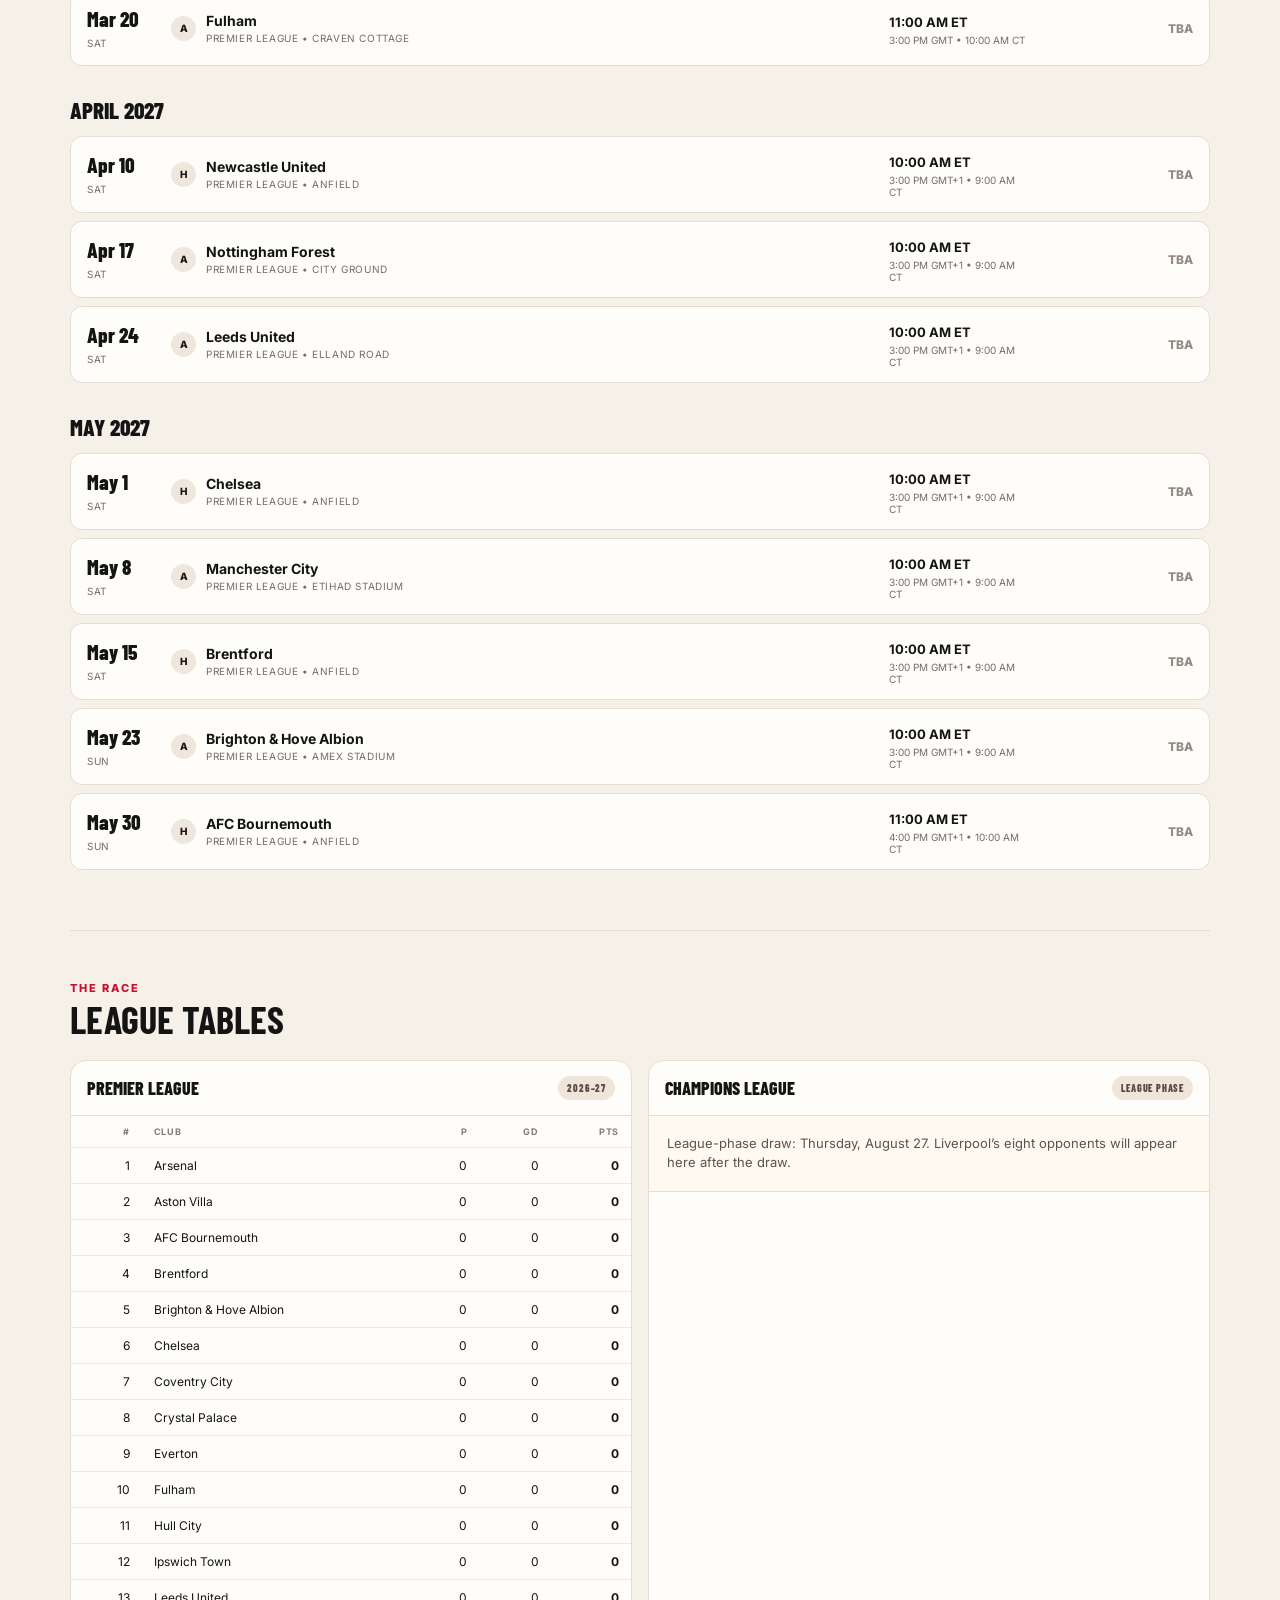
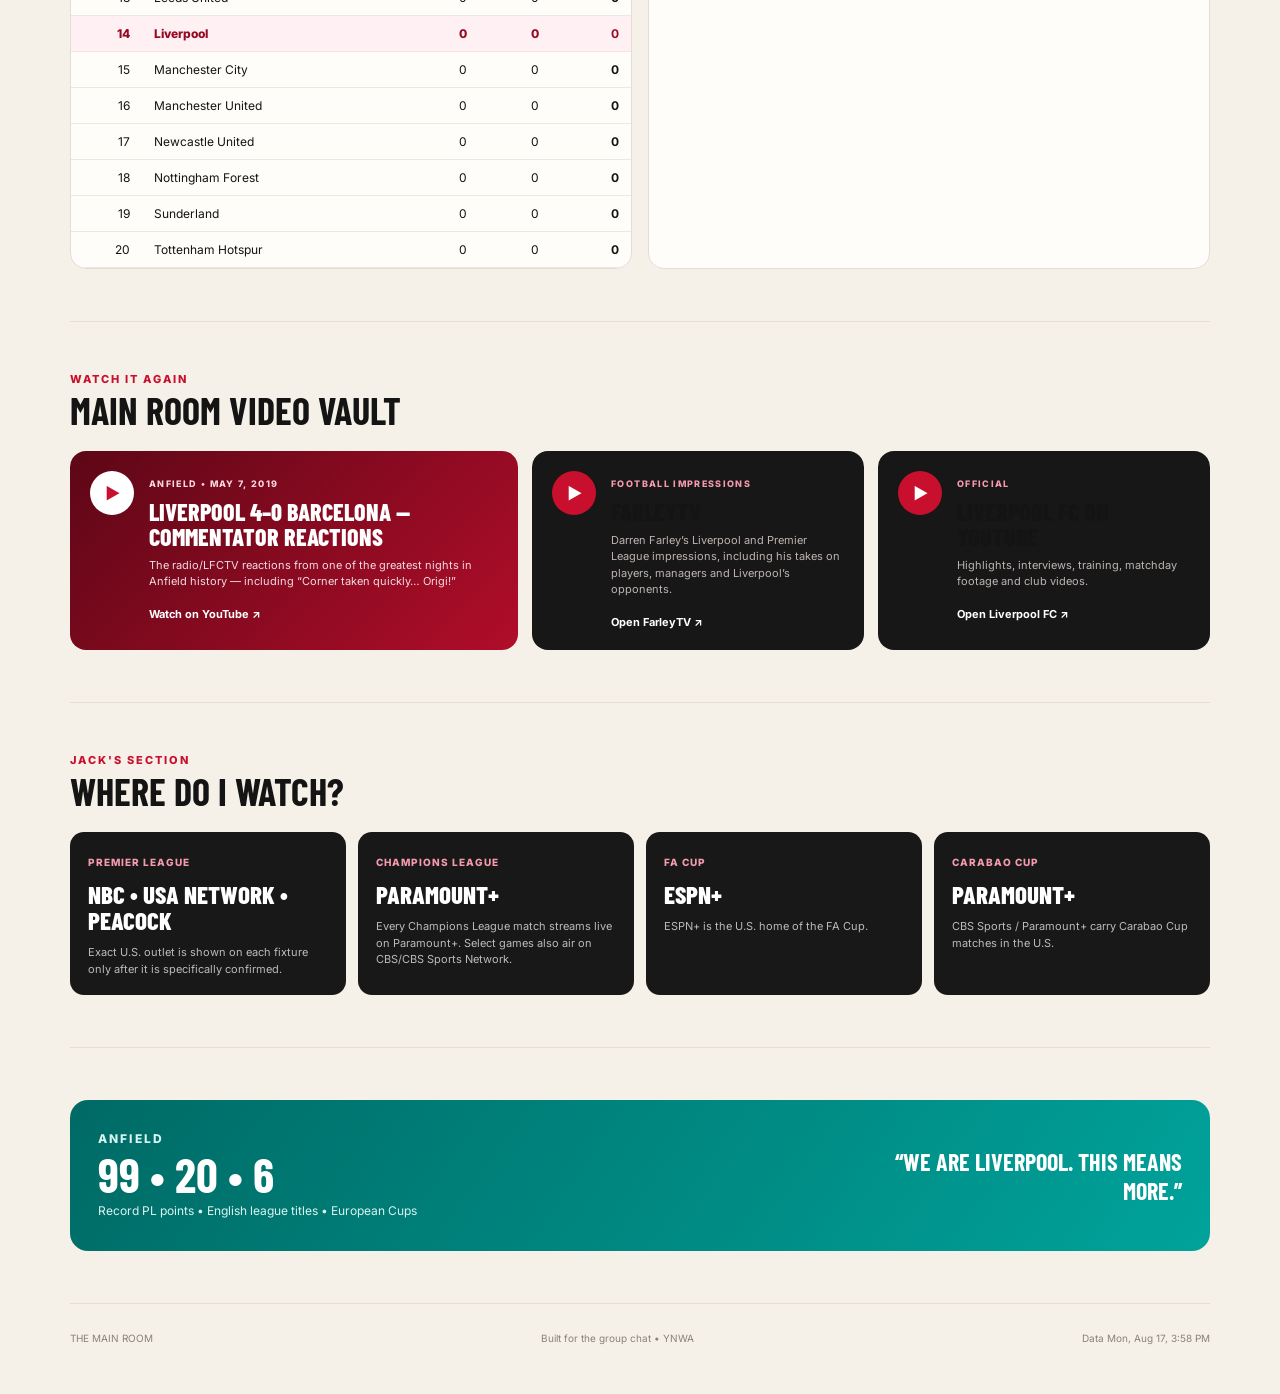
==== commit 615a228c: "Move Video Vault above watch guide" ====
--- a/index.html
+++ b/index.html
@@ -2,13 +2,13 @@
 <div class="top-strip"><span>THE MAIN ROOM • LIVERPOOL FC</span><div class="clocks"><span id="clockET">ET --:--</span><span id="clockUK">Liverpool --:--</span><span id="clockCT">CT --:--</span></div></div>
 <header class="hero"><div class="hero-inner"><div class="brand"><img src="https://a.espncdn.com/i/teamlogos/soccer/500/364.png" alt="Liverpool crest"><div><p class="eyebrow">YOU'LL NEVER WALK ALONE</p><h1>THE MAIN ROOM</h1></div></div><div class="hero-tools"><div class="hero-countdown"><span class="hero-countdown-title">COUNTDOWN TO NEXT KICKOFF</span><div class="digital-countdown" id="countdown"><div><b id="cdDays">--</b><span>DAYS</span></div><i>:</i><div><b id="cdHours">--</b><span>HOURS</span></div><i>:</i><div><b id="cdMinutes">--</b><span>MIN</span></div><i>:</i><div><b id="cdSeconds">--</b><span>SEC</span></div></div></div><div class="weather" id="weather"><span class="weather-icon">☁</span><div><strong>Liverpool</strong><span>Loading weather…</span></div></div></div></div></header>
 <section class="hero-quote-rail" aria-label="Main Room quotes"><p class="quote-label">OVERHEARD IN THE MAIN ROOM</p><div class="rotating-quote" id="rotatingQuote">“There’s nothing more dangerous than a 2-0 lead.” <span>— Matt Hurley</span></div><div class="quote-dots" id="quoteDots"></div></section>
-<nav class="nav"><a href="#next">Next Match</a><a href="#news">Latest News</a><a href="#videos">Video Vault</a><a href="#fixtures">Fixtures</a><a href="#tables">Tables</a><a href="#watch">Watch Guide</a></nav>
+<nav class="nav"><a href="#next">Next Match</a><a href="#news">Latest News</a><a href="#fixtures">Fixtures</a><a href="#tables">Tables</a><a href="#videos">Video Vault</a><a href="#watch">Watch Guide</a></nav>
 <main>
 <section id="next" class="section"><div class="section-head"><div><p class="eyebrow red">MATCHDAY HQ</p><h2>Next Match</h2></div><span class="updated" id="updated"></span></div><div id="nextMatch" class="next-grid skeleton"></div></section>
 <section id="news" class="section"><div class="section-head"><div><p class="eyebrow red">READ • LISTEN • ARGUE</p><h2>Latest Liverpool News</h2></div><span class="no-sun">☀︎ THE SUN: NOT INVITED</span></div><div id="newsGrid" class="news-grid"></div><div class="source-links"><a href="https://www.theanfieldwrap.com/" target="_blank">The Anfield Wrap ↗</a><a href="https://www.nytimes.com/athletic/football/team/liverpool/" target="_blank">The Athletic ↗</a><a href="https://www.bbc.com/sport/football/teams/liverpool" target="_blank">BBC Liverpool ↗</a><a href="https://www.liverpoolfc.com/news" target="_blank">Liverpool FC ↗</a><a href="https://www.theguardian.com/football/liverpool" target="_blank">The Guardian ↗</a><a href="https://liverpooloffside.sbnation.com/" target="_blank">Liverpool Offside ↗</a></div></section>
-<section id="videos" class="section"><div class="section-head"><div><p class="eyebrow red">WATCH IT AGAIN</p><h2>Main Room Video Vault</h2></div></div><div class="video-grid"><a class="video-card featured" href="https://youtu.be/pkEpLtePJm0?si=sweTHQJq34jnSiDV" target="_blank" rel="noopener"><div class="video-play">▶</div><div><span class="video-kicker">ANFIELD • MAY 7, 2019</span><h3>Liverpool 4–0 Barcelona — Commentator Reactions</h3><p>The radio/LFCTV reactions from one of the greatest nights in Anfield history — including “Corner taken quickly… Origi!”</p><strong>Watch on YouTube ↗</strong></div></a><a class="video-card" href="https://www.youtube.com/@FarleyTV" target="_blank" rel="noopener"><div class="video-play">▶</div><div><span class="video-kicker">FOOTBALL IMPRESSIONS</span><h3>FarleyTV</h3><p>Darren Farley’s Liverpool and Premier League impressions, including his takes on players, managers and Liverpool’s opponents.</p><strong>Open FarleyTV ↗</strong></div></a><a class="video-card" href="https://www.youtube.com/@LiverpoolFC" target="_blank" rel="noopener"><div class="video-play">▶</div><div><span class="video-kicker">OFFICIAL</span><h3>Liverpool FC on YouTube</h3><p>Highlights, interviews, training, matchday footage and club videos.</p><strong>Open Liverpool FC ↗</strong></div></a></div></section>
 <section id="fixtures" class="section"><div class="section-head"><div><p class="eyebrow red">2026–27</p><h2>Every Liverpool Fixture</h2></div><div class="filters"><button class="active" data-filter="All">All</button><button data-filter="Premier League">Premier League</button><button data-filter="Champions League">Champions League</button><button data-filter="Cups">Cups</button></div></div><p class="note">Kickoff times are shown in <b>Eastern Time first</b>, with Liverpool time beneath. U.S. broadcasts are only labeled as confirmed when a specific outlet has been published; otherwise they remain TBA.</p><div id="fixtureList"></div></section>
 <section id="tables" class="section"><div class="section-head"><div><p class="eyebrow red">THE RACE</p><h2>League Tables</h2></div></div><div class="tables-grid"><div class="panel"><div class="panel-title"><span>Premier League</span><span class="mini-badge">2026–27</span></div><div class="table-wrap"><table id="plTable"><thead><tr><th>#</th><th>Club</th><th>P</th><th>GD</th><th>Pts</th></tr></thead><tbody></tbody></table></div></div><div class="panel"><div class="panel-title"><span>Champions League</span><span class="mini-badge">League phase</span></div><div id="uclStatus" class="ucl-status"></div><div class="table-wrap"><table id="uclTable"><thead><tr><th>#</th><th>Club</th><th>P</th><th>GD</th><th>Pts</th></tr></thead><tbody></tbody></table></div></div></div></section>
+<section id="videos" class="section"><div class="section-head"><div><p class="eyebrow red">WATCH IT AGAIN</p><h2>Main Room Video Vault</h2></div></div><div class="video-grid"><a class="video-card featured" href="https://youtu.be/pkEpLtePJm0?si=sweTHQJq34jnSiDV" target="_blank" rel="noopener"><div class="video-play">▶</div><div><span class="video-kicker">ANFIELD • MAY 7, 2019</span><h3>Liverpool 4–0 Barcelona — Commentator Reactions</h3><p>The radio/LFCTV reactions from one of the greatest nights in Anfield history — including “Corner taken quickly… Origi!”</p><strong>Watch on YouTube ↗</strong></div></a><a class="video-card" href="https://www.youtube.com/@FarleyTV" target="_blank" rel="noopener"><div class="video-play">▶</div><div><span class="video-kicker">FOOTBALL IMPRESSIONS</span><h3>FarleyTV</h3><p>Darren Farley’s Liverpool and Premier League impressions, including his takes on players, managers and Liverpool’s opponents.</p><strong>Open FarleyTV ↗</strong></div></a><a class="video-card" href="https://www.youtube.com/@LiverpoolFC" target="_blank" rel="noopener"><div class="video-play">▶</div><div><span class="video-kicker">OFFICIAL</span><h3>Liverpool FC on YouTube</h3><p>Highlights, interviews, training, matchday footage and club videos.</p><strong>Open Liverpool FC ↗</strong></div></a></div></section>
 <section id="watch" class="section"><div class="section-head"><div><p class="eyebrow red">JACK'S SECTION</p><h2>Where Do I Watch?</h2></div></div><div class="watch-grid"><div class="rights-card"><span class="competition">Premier League</span><strong>NBC • USA Network • Peacock</strong><p>Exact U.S. outlet is shown on each fixture only after it is specifically confirmed.</p></div><div class="rights-card"><span class="competition">Champions League</span><strong>Paramount+</strong><p>Every Champions League match streams live on Paramount+. Select games also air on CBS/CBS Sports Network.</p></div><div class="rights-card"><span class="competition">FA Cup</span><strong>ESPN+</strong><p>ESPN+ is the U.S. home of the FA Cup.</p></div><div class="rights-card"><span class="competition">Carabao Cup</span><strong>Paramount+</strong><p>CBS Sports / Paramount+ carry Carabao Cup matches in the U.S.</p></div></div></section>
 <section class="section quick"><div class="quick-card"><div><p class="eyebrow">ANFIELD</p><h2>99 • 20 • 6</h2><p>Record PL points • English league titles • European Cups</p></div><div class="kop-quote">“We are Liverpool. This means more.”</div></div></section>
 </main><footer><span>THE MAIN ROOM</span><span>Built for the group chat • YNWA</span><span id="footerUpdated"></span></footer><script src="app.js"></script></body></html>
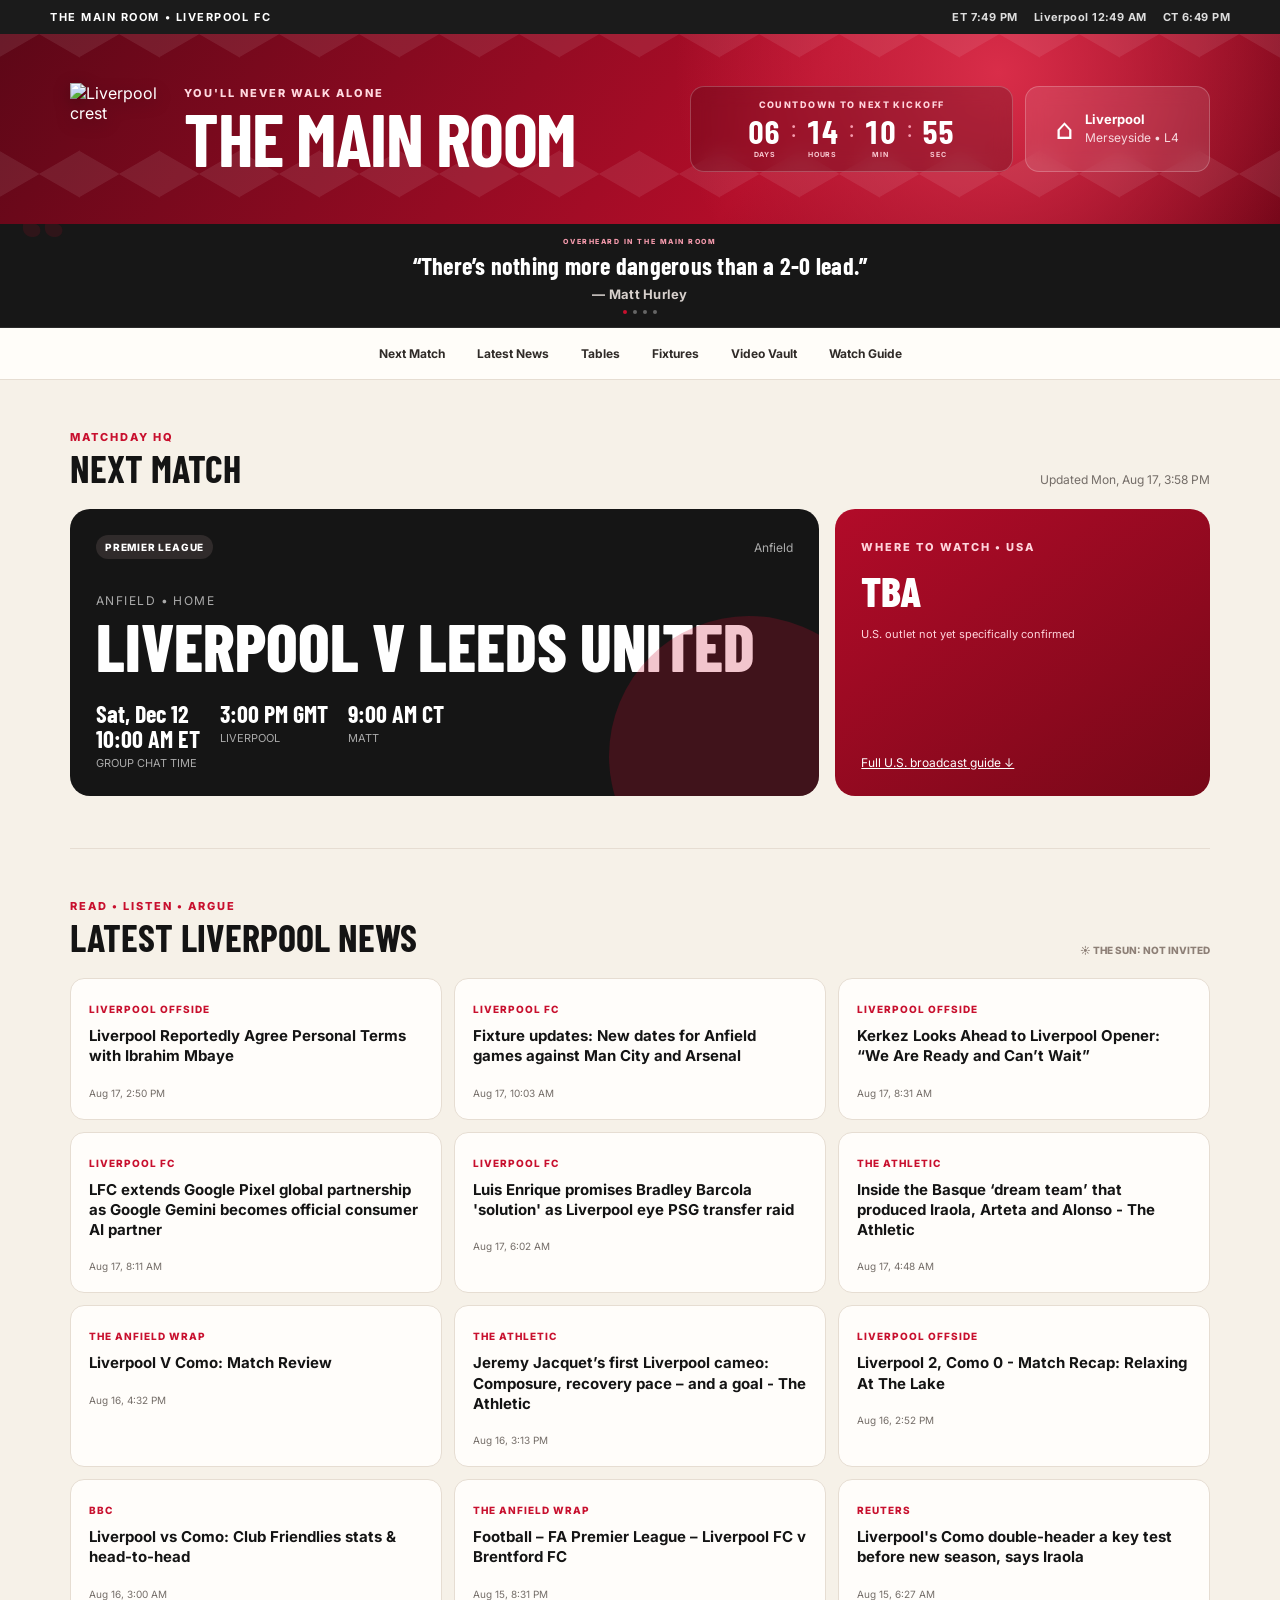
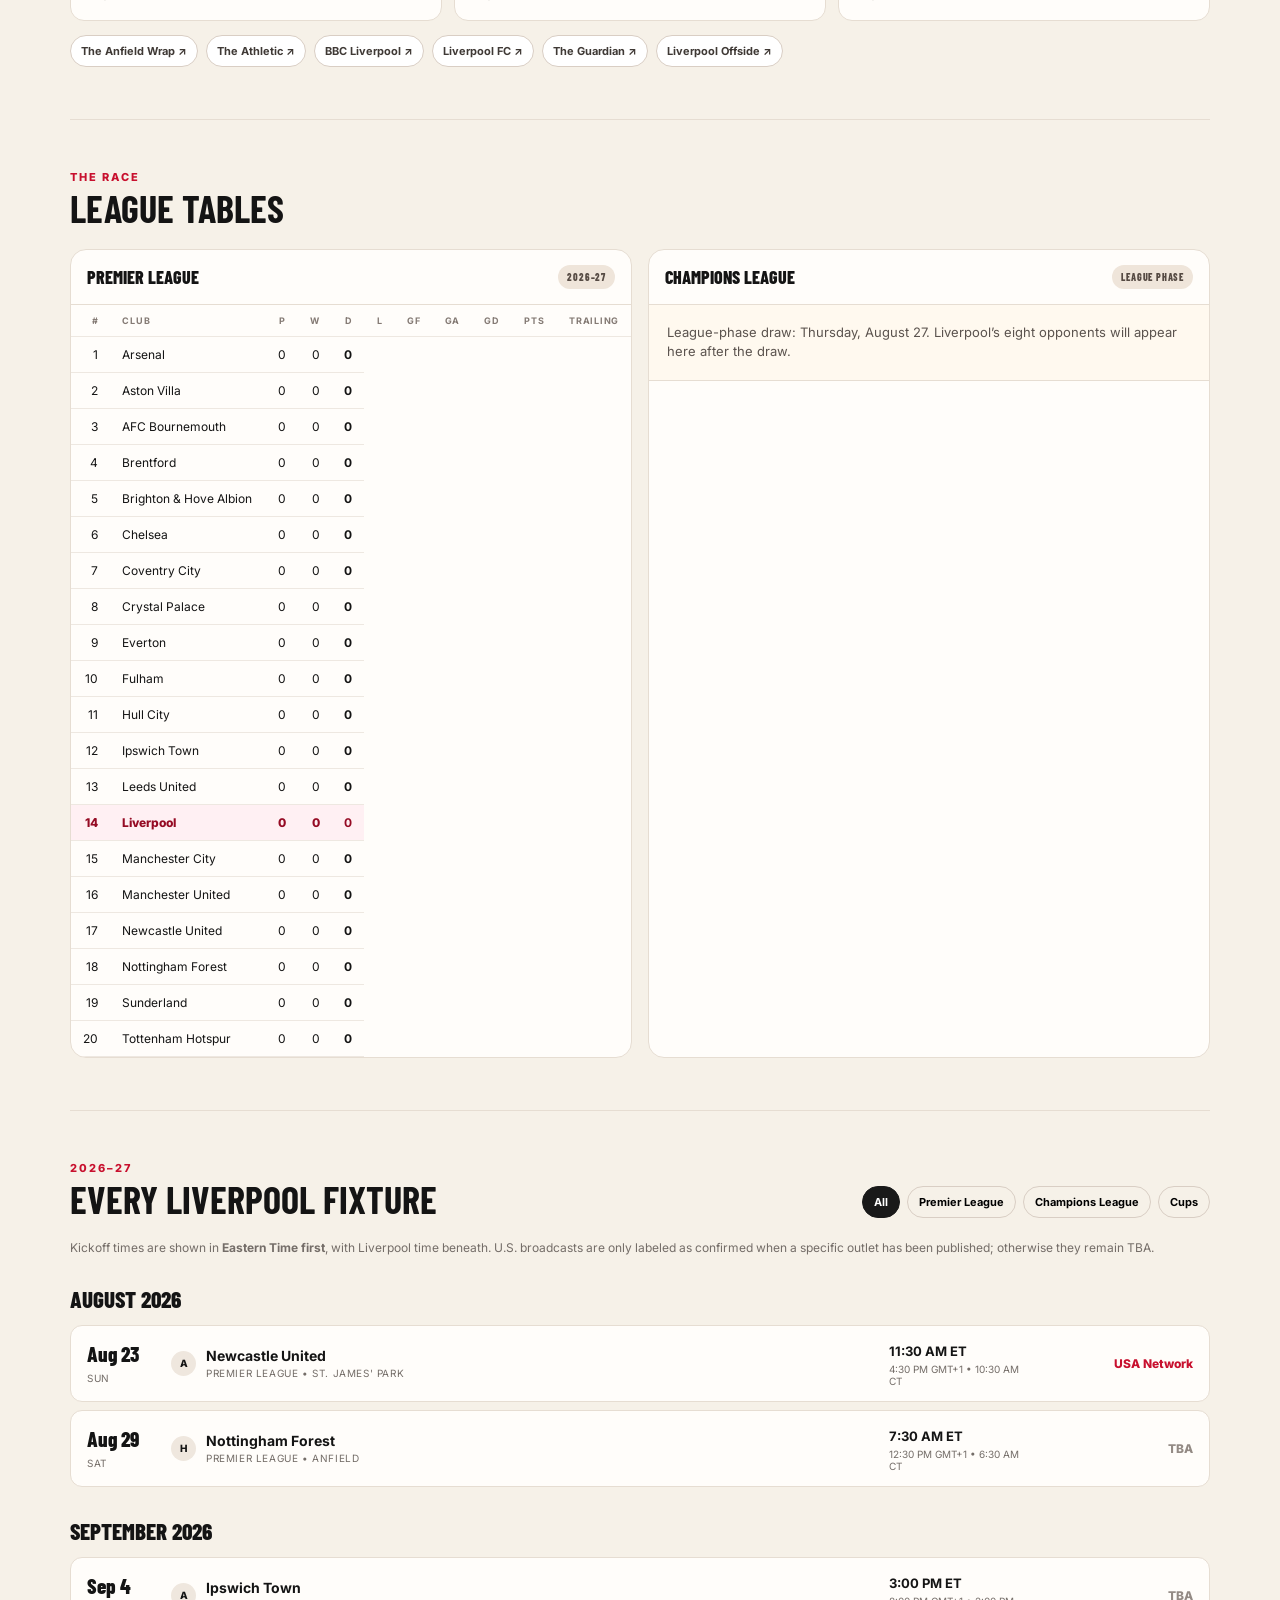
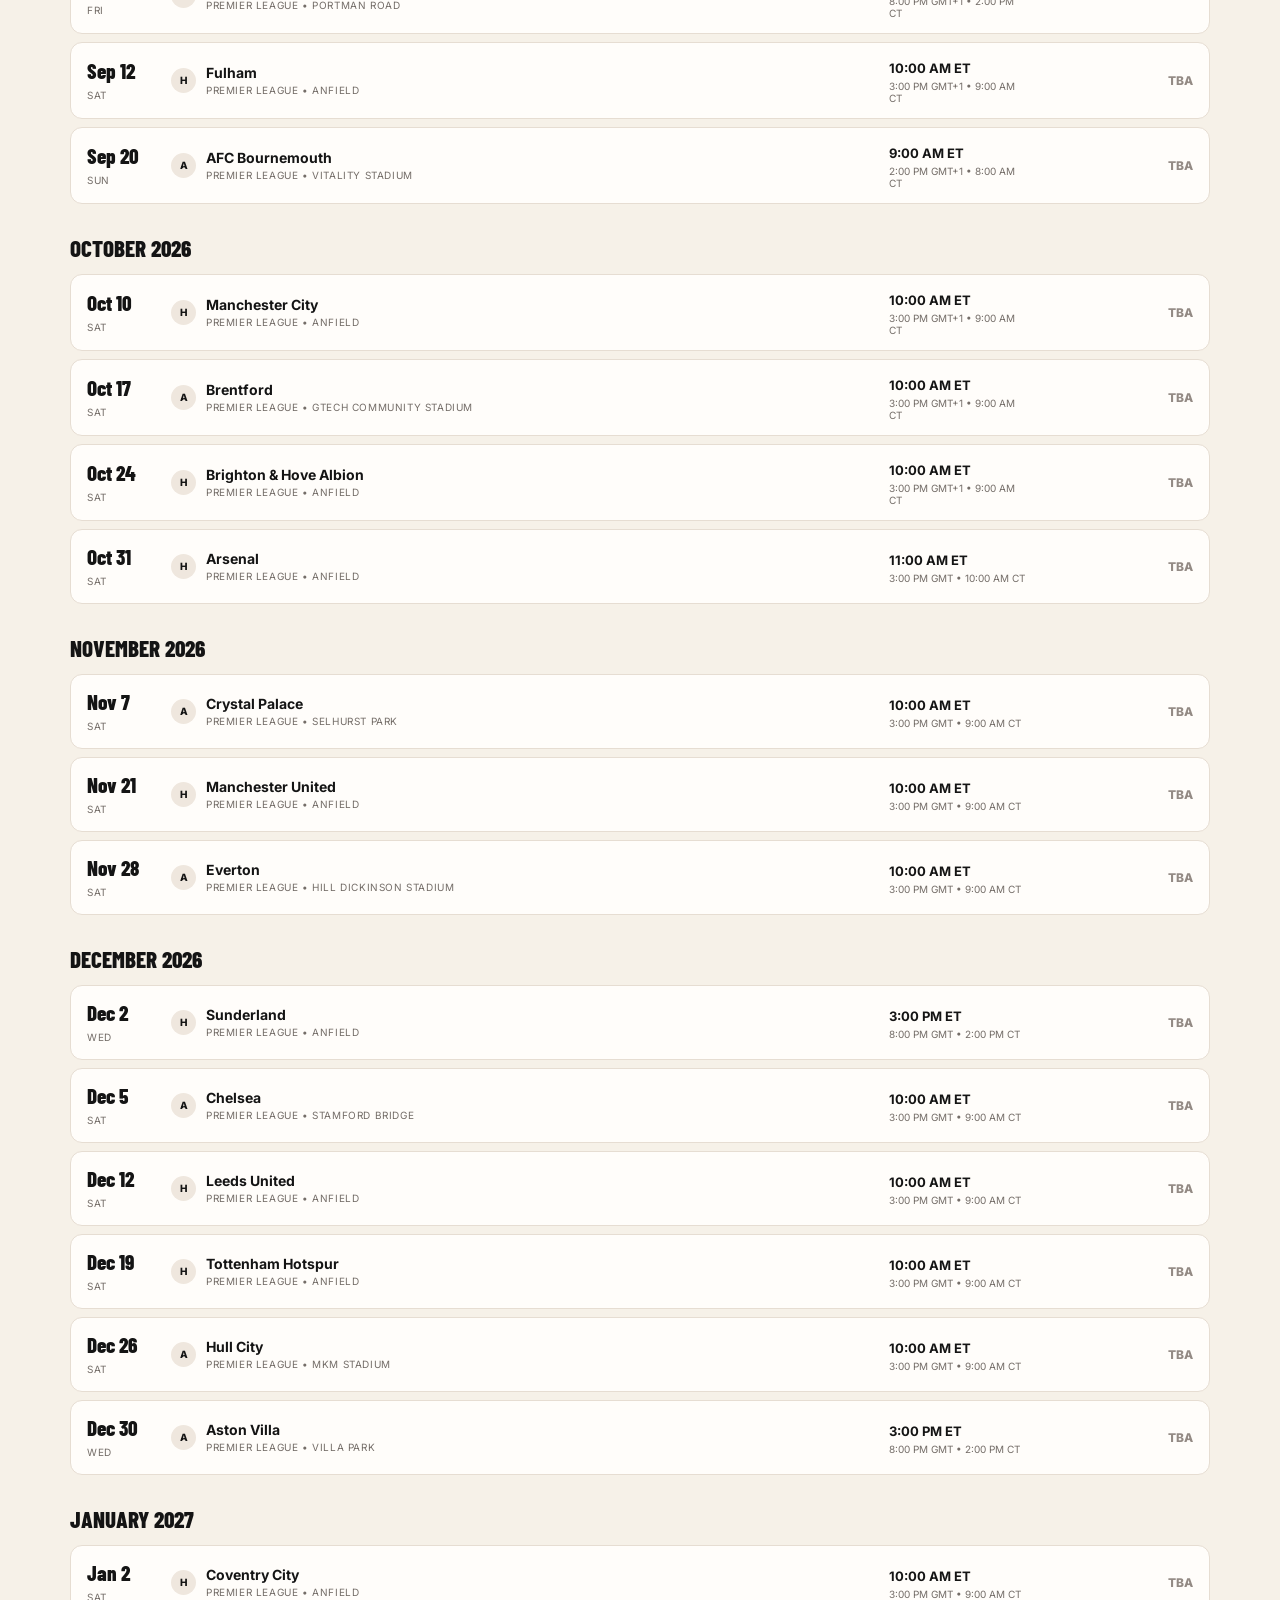
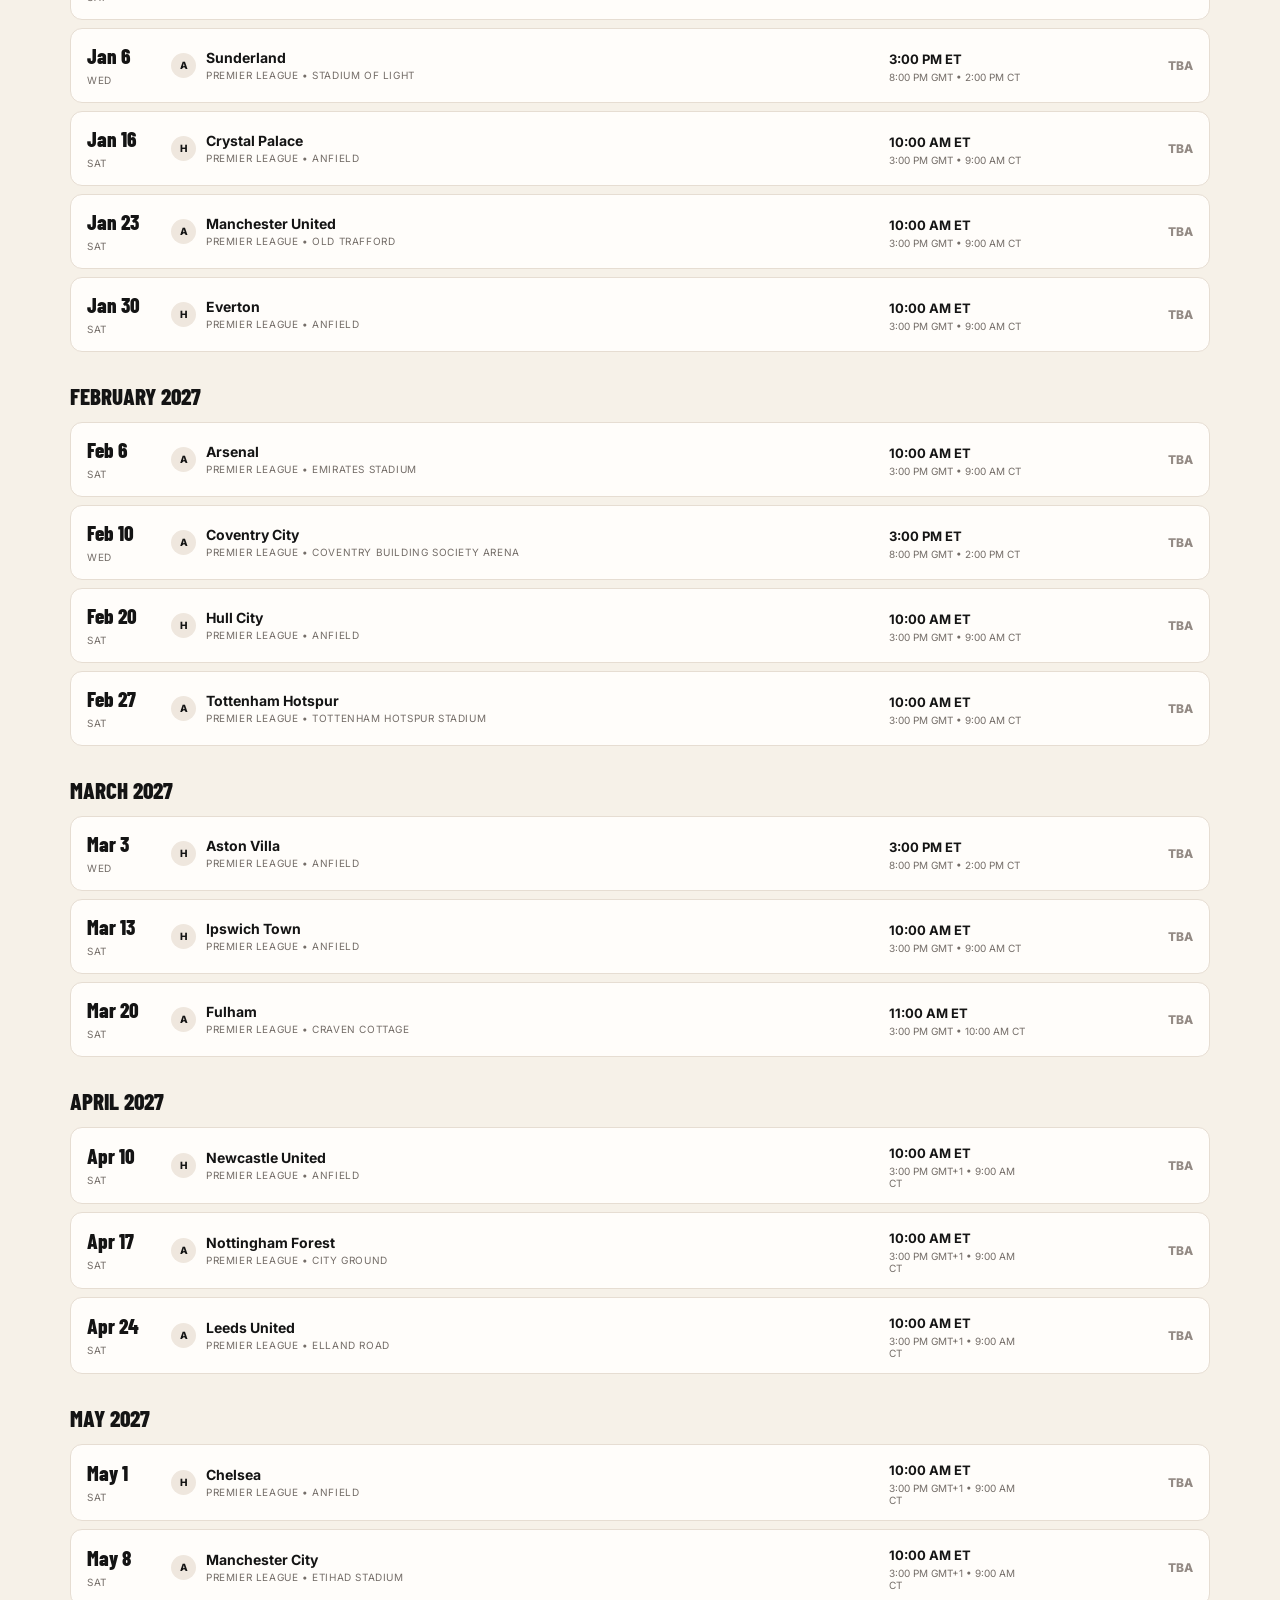
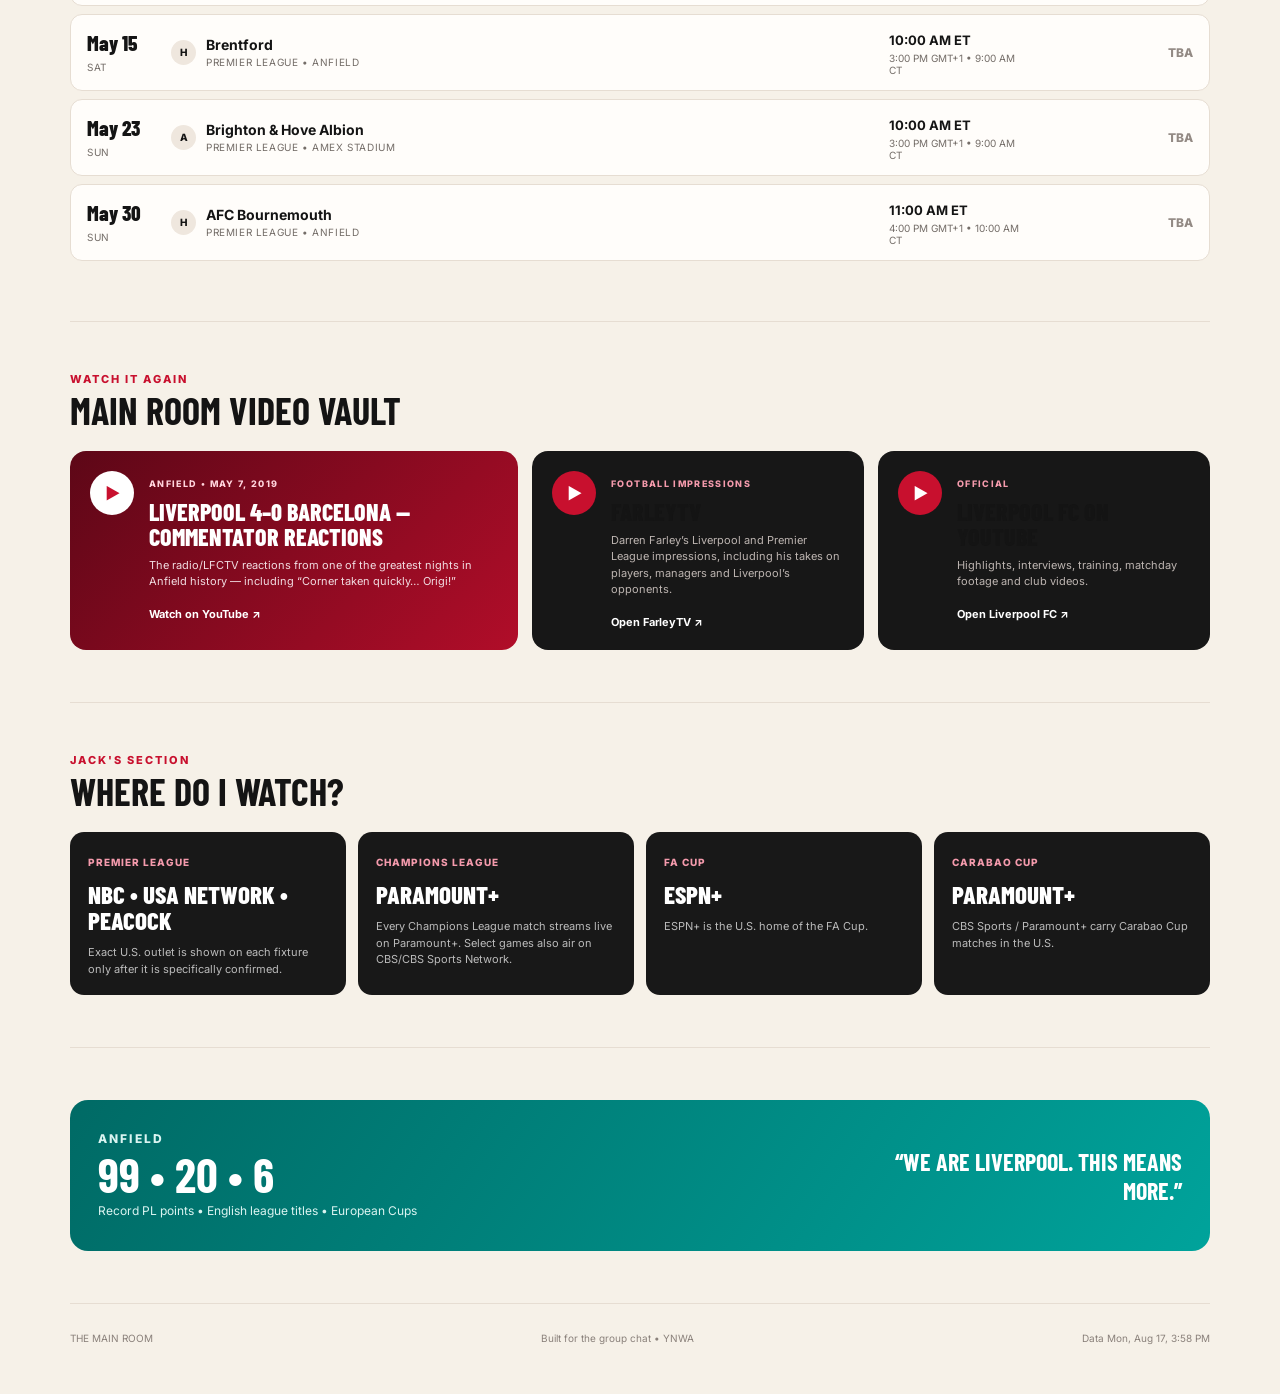
==== commit 3773ad85: "Move tables above fixtures and expand standings columns" ====
--- a/index.html
+++ b/index.html
@@ -2,12 +2,12 @@
 <div class="top-strip"><span>THE MAIN ROOM • LIVERPOOL FC</span><div class="clocks"><span id="clockET">ET --:--</span><span id="clockUK">Liverpool --:--</span><span id="clockCT">CT --:--</span></div></div>
 <header class="hero"><div class="hero-inner"><div class="brand"><img src="https://a.espncdn.com/i/teamlogos/soccer/500/364.png" alt="Liverpool crest"><div><p class="eyebrow">YOU'LL NEVER WALK ALONE</p><h1>THE MAIN ROOM</h1></div></div><div class="hero-tools"><div class="hero-countdown"><span class="hero-countdown-title">COUNTDOWN TO NEXT KICKOFF</span><div class="digital-countdown" id="countdown"><div><b id="cdDays">--</b><span>DAYS</span></div><i>:</i><div><b id="cdHours">--</b><span>HOURS</span></div><i>:</i><div><b id="cdMinutes">--</b><span>MIN</span></div><i>:</i><div><b id="cdSeconds">--</b><span>SEC</span></div></div></div><div class="weather" id="weather"><span class="weather-icon">☁</span><div><strong>Liverpool</strong><span>Loading weather…</span></div></div></div></div></header>
 <section class="hero-quote-rail" aria-label="Main Room quotes"><p class="quote-label">OVERHEARD IN THE MAIN ROOM</p><div class="rotating-quote" id="rotatingQuote">“There’s nothing more dangerous than a 2-0 lead.” <span>— Matt Hurley</span></div><div class="quote-dots" id="quoteDots"></div></section>
-<nav class="nav"><a href="#next">Next Match</a><a href="#news">Latest News</a><a href="#fixtures">Fixtures</a><a href="#tables">Tables</a><a href="#videos">Video Vault</a><a href="#watch">Watch Guide</a></nav>
+<nav class="nav"><a href="#next">Next Match</a><a href="#news">Latest News</a><a href="#tables">Tables</a><a href="#fixtures">Fixtures</a><a href="#videos">Video Vault</a><a href="#watch">Watch Guide</a></nav>
 <main>
 <section id="next" class="section"><div class="section-head"><div><p class="eyebrow red">MATCHDAY HQ</p><h2>Next Match</h2></div><span class="updated" id="updated"></span></div><div id="nextMatch" class="next-grid skeleton"></div></section>
 <section id="news" class="section"><div class="section-head"><div><p class="eyebrow red">READ • LISTEN • ARGUE</p><h2>Latest Liverpool News</h2></div><span class="no-sun">☀︎ THE SUN: NOT INVITED</span></div><div id="newsGrid" class="news-grid"></div><div class="source-links"><a href="https://www.theanfieldwrap.com/" target="_blank">The Anfield Wrap ↗</a><a href="https://www.nytimes.com/athletic/football/team/liverpool/" target="_blank">The Athletic ↗</a><a href="https://www.bbc.com/sport/football/teams/liverpool" target="_blank">BBC Liverpool ↗</a><a href="https://www.liverpoolfc.com/news" target="_blank">Liverpool FC ↗</a><a href="https://www.theguardian.com/football/liverpool" target="_blank">The Guardian ↗</a><a href="https://liverpooloffside.sbnation.com/" target="_blank">Liverpool Offside ↗</a></div></section>
+<section id="tables" class="section"><div class="section-head"><div><p class="eyebrow red">THE RACE</p><h2>League Tables</h2></div></div><div class="tables-grid standings-grid"><div class="panel"><div class="panel-title"><span>Premier League</span><span class="mini-badge">2026–27</span></div><div class="table-wrap"><table id="plTable" class="standings-table"><thead><tr><th>#</th><th>Club</th><th>P</th><th>W</th><th>D</th><th>L</th><th>GF</th><th>GA</th><th>GD</th><th>Pts</th><th>Trailing</th></tr></thead><tbody></tbody></table></div></div><div class="panel"><div class="panel-title"><span>Champions League</span><span class="mini-badge">League phase</span></div><div id="uclStatus" class="ucl-status"></div><div class="table-wrap"><table id="uclTable" class="standings-table"><thead><tr><th>#</th><th>Club</th><th>P</th><th>W</th><th>D</th><th>L</th><th>GF</th><th>GA</th><th>GD</th><th>Pts</th><th>Trailing</th></tr></thead><tbody></tbody></table></div></div></div></section>
 <section id="fixtures" class="section"><div class="section-head"><div><p class="eyebrow red">2026–27</p><h2>Every Liverpool Fixture</h2></div><div class="filters"><button class="active" data-filter="All">All</button><button data-filter="Premier League">Premier League</button><button data-filter="Champions League">Champions League</button><button data-filter="Cups">Cups</button></div></div><p class="note">Kickoff times are shown in <b>Eastern Time first</b>, with Liverpool time beneath. U.S. broadcasts are only labeled as confirmed when a specific outlet has been published; otherwise they remain TBA.</p><div id="fixtureList"></div></section>
-<section id="tables" class="section"><div class="section-head"><div><p class="eyebrow red">THE RACE</p><h2>League Tables</h2></div></div><div class="tables-grid"><div class="panel"><div class="panel-title"><span>Premier League</span><span class="mini-badge">2026–27</span></div><div class="table-wrap"><table id="plTable"><thead><tr><th>#</th><th>Club</th><th>P</th><th>GD</th><th>Pts</th></tr></thead><tbody></tbody></table></div></div><div class="panel"><div class="panel-title"><span>Champions League</span><span class="mini-badge">League phase</span></div><div id="uclStatus" class="ucl-status"></div><div class="table-wrap"><table id="uclTable"><thead><tr><th>#</th><th>Club</th><th>P</th><th>GD</th><th>Pts</th></tr></thead><tbody></tbody></table></div></div></div></section>
 <section id="videos" class="section"><div class="section-head"><div><p class="eyebrow red">WATCH IT AGAIN</p><h2>Main Room Video Vault</h2></div></div><div class="video-grid"><a class="video-card featured" href="https://youtu.be/pkEpLtePJm0?si=sweTHQJq34jnSiDV" target="_blank" rel="noopener"><div class="video-play">▶</div><div><span class="video-kicker">ANFIELD • MAY 7, 2019</span><h3>Liverpool 4–0 Barcelona — Commentator Reactions</h3><p>The radio/LFCTV reactions from one of the greatest nights in Anfield history — including “Corner taken quickly… Origi!”</p><strong>Watch on YouTube ↗</strong></div></a><a class="video-card" href="https://www.youtube.com/@FarleyTV" target="_blank" rel="noopener"><div class="video-play">▶</div><div><span class="video-kicker">FOOTBALL IMPRESSIONS</span><h3>FarleyTV</h3><p>Darren Farley’s Liverpool and Premier League impressions, including his takes on players, managers and Liverpool’s opponents.</p><strong>Open FarleyTV ↗</strong></div></a><a class="video-card" href="https://www.youtube.com/@LiverpoolFC" target="_blank" rel="noopener"><div class="video-play">▶</div><div><span class="video-kicker">OFFICIAL</span><h3>Liverpool FC on YouTube</h3><p>Highlights, interviews, training, matchday footage and club videos.</p><strong>Open Liverpool FC ↗</strong></div></a></div></section>
 <section id="watch" class="section"><div class="section-head"><div><p class="eyebrow red">JACK'S SECTION</p><h2>Where Do I Watch?</h2></div></div><div class="watch-grid"><div class="rights-card"><span class="competition">Premier League</span><strong>NBC • USA Network • Peacock</strong><p>Exact U.S. outlet is shown on each fixture only after it is specifically confirmed.</p></div><div class="rights-card"><span class="competition">Champions League</span><strong>Paramount+</strong><p>Every Champions League match streams live on Paramount+. Select games also air on CBS/CBS Sports Network.</p></div><div class="rights-card"><span class="competition">FA Cup</span><strong>ESPN+</strong><p>ESPN+ is the U.S. home of the FA Cup.</p></div><div class="rights-card"><span class="competition">Carabao Cup</span><strong>Paramount+</strong><p>CBS Sports / Paramount+ carry Carabao Cup matches in the U.S.</p></div></div></section>
 <section class="section quick"><div class="quick-card"><div><p class="eyebrow">ANFIELD</p><h2>99 • 20 • 6</h2><p>Record PL points • English league titles • European Cups</p></div><div class="kop-quote">“We are Liverpool. This means more.”</div></div></section>
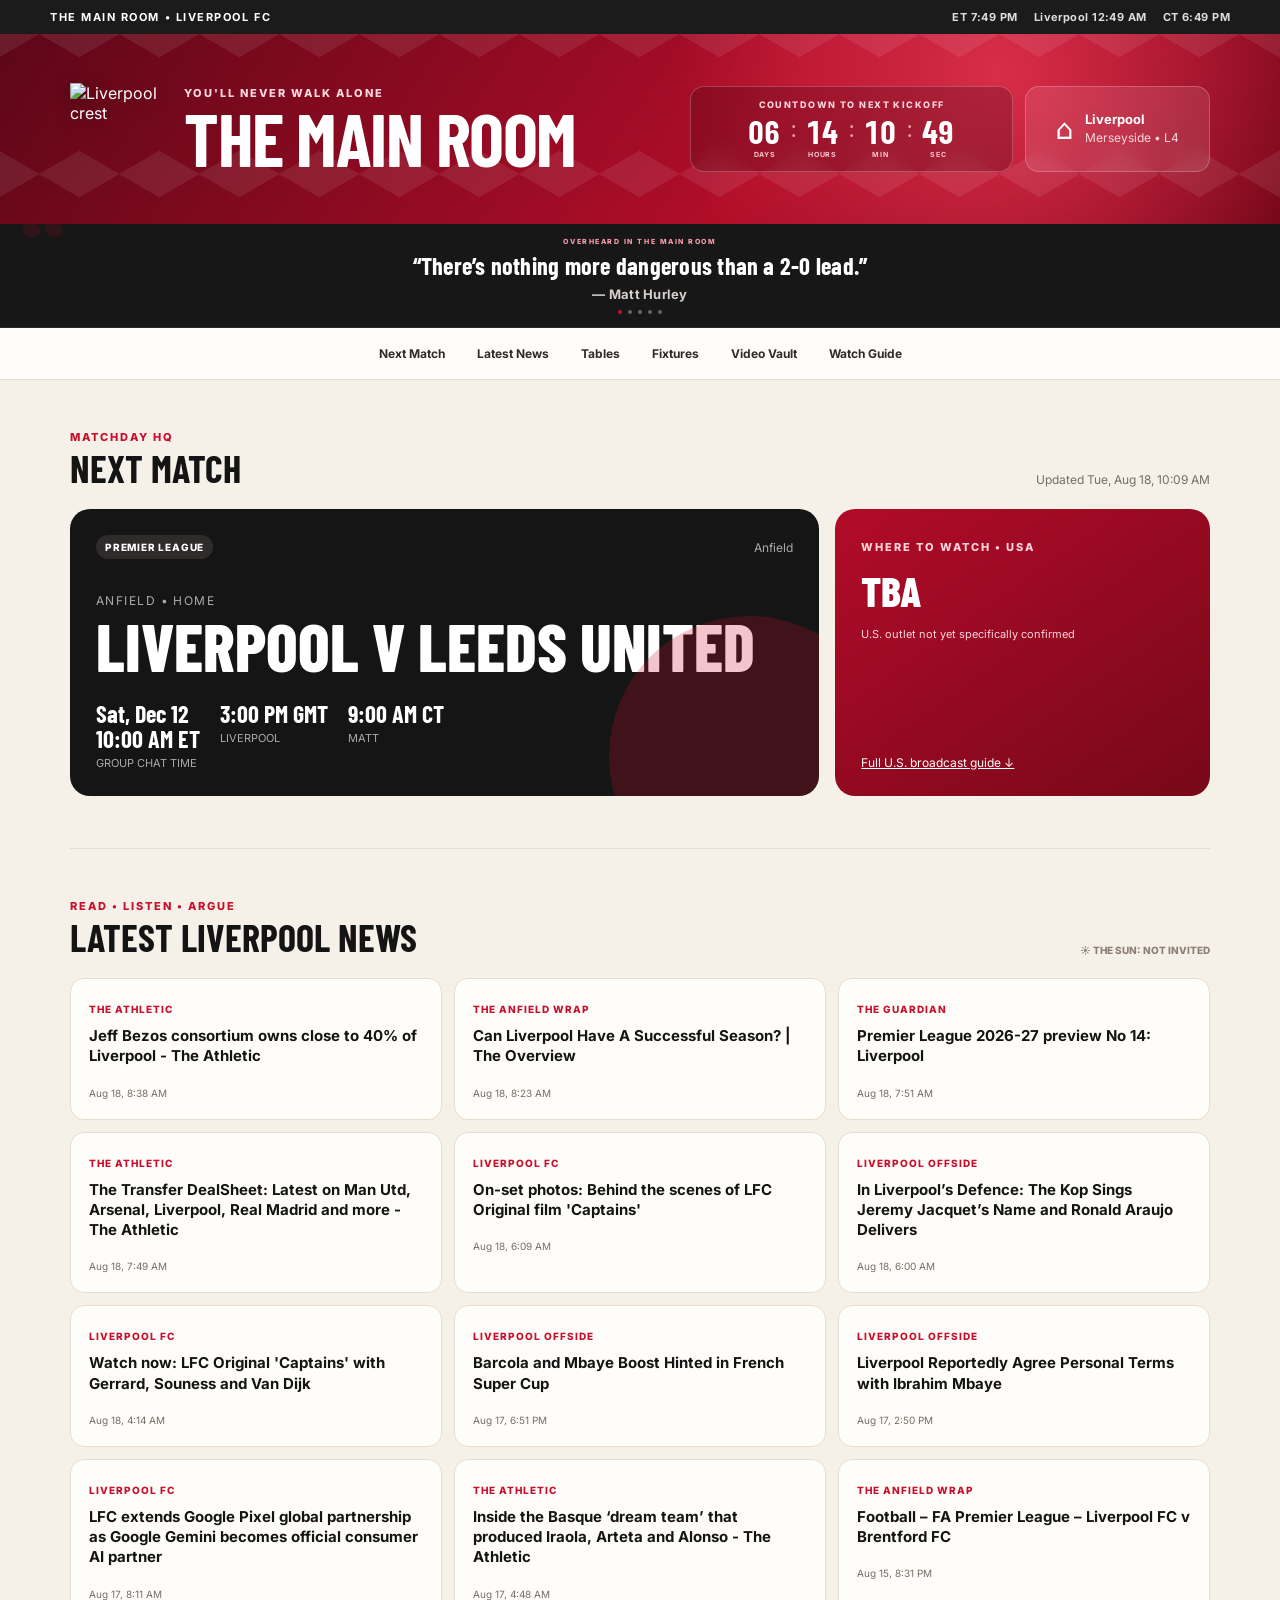
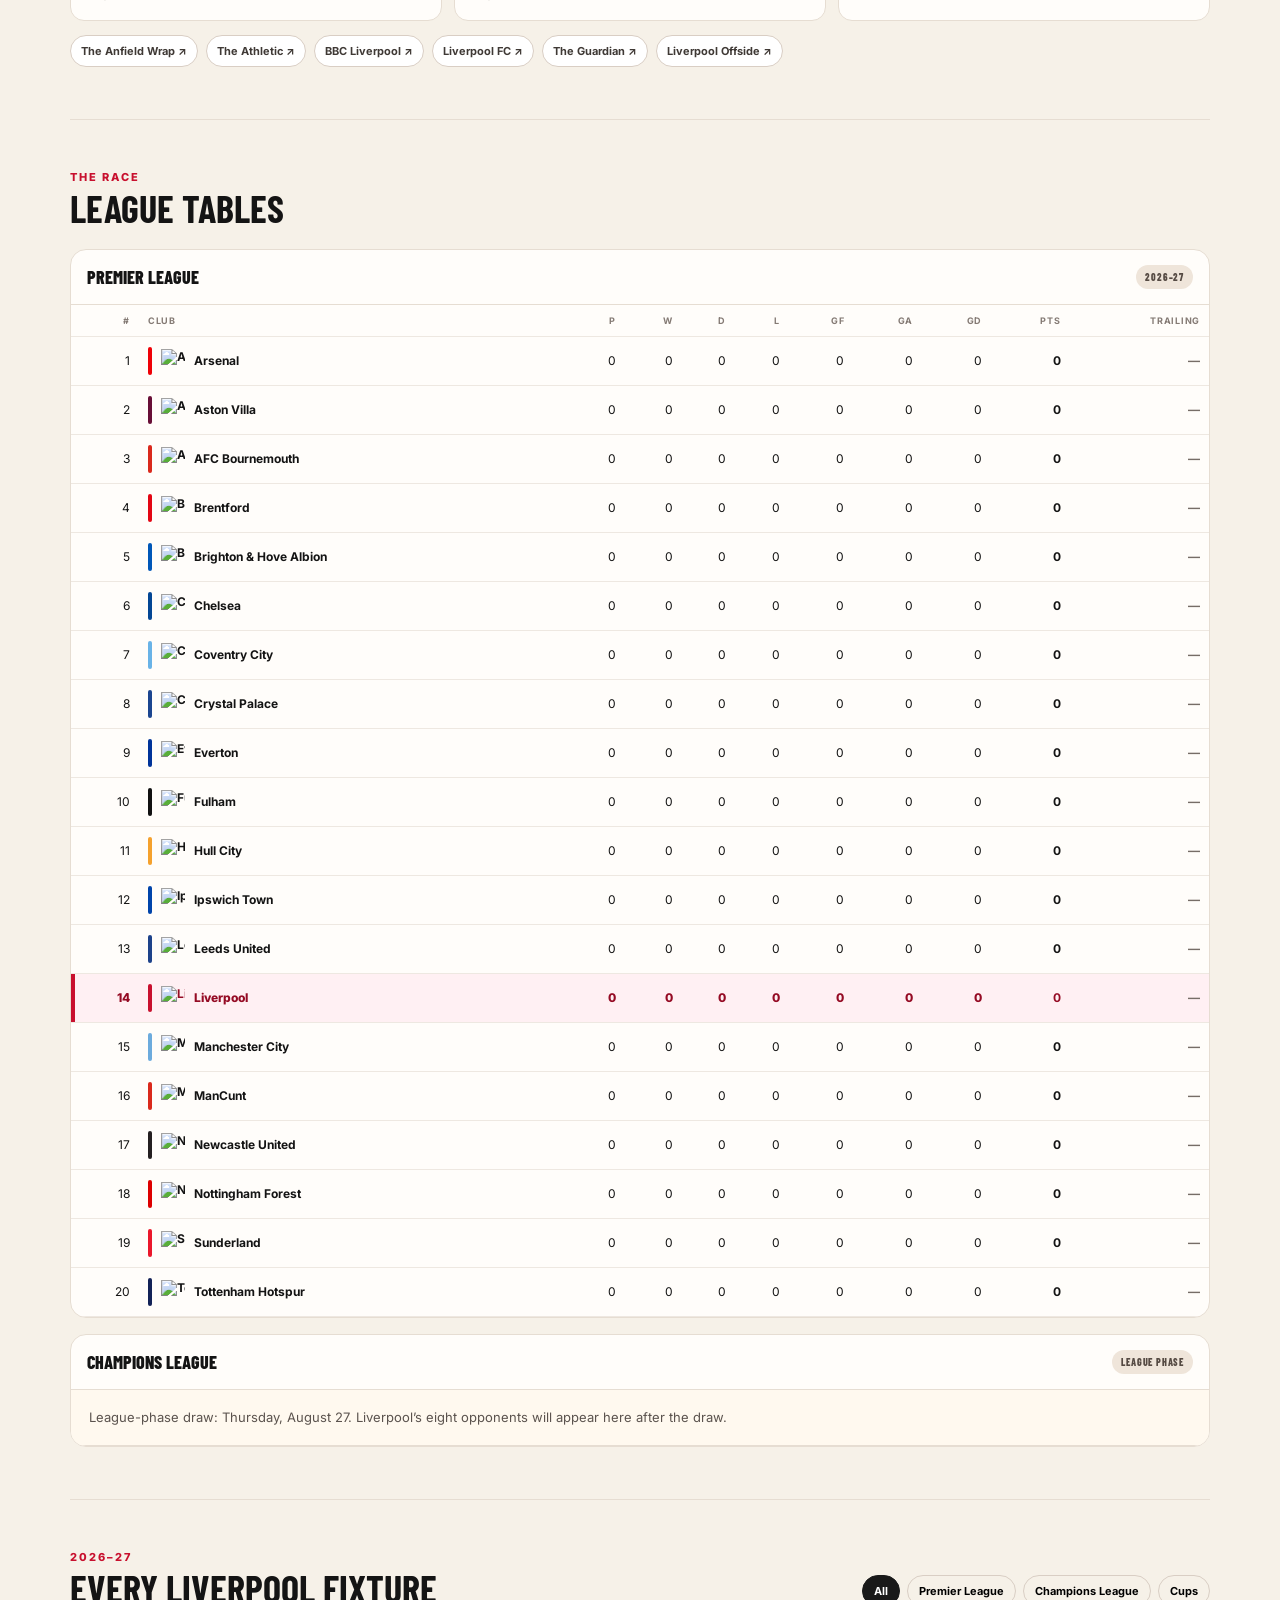
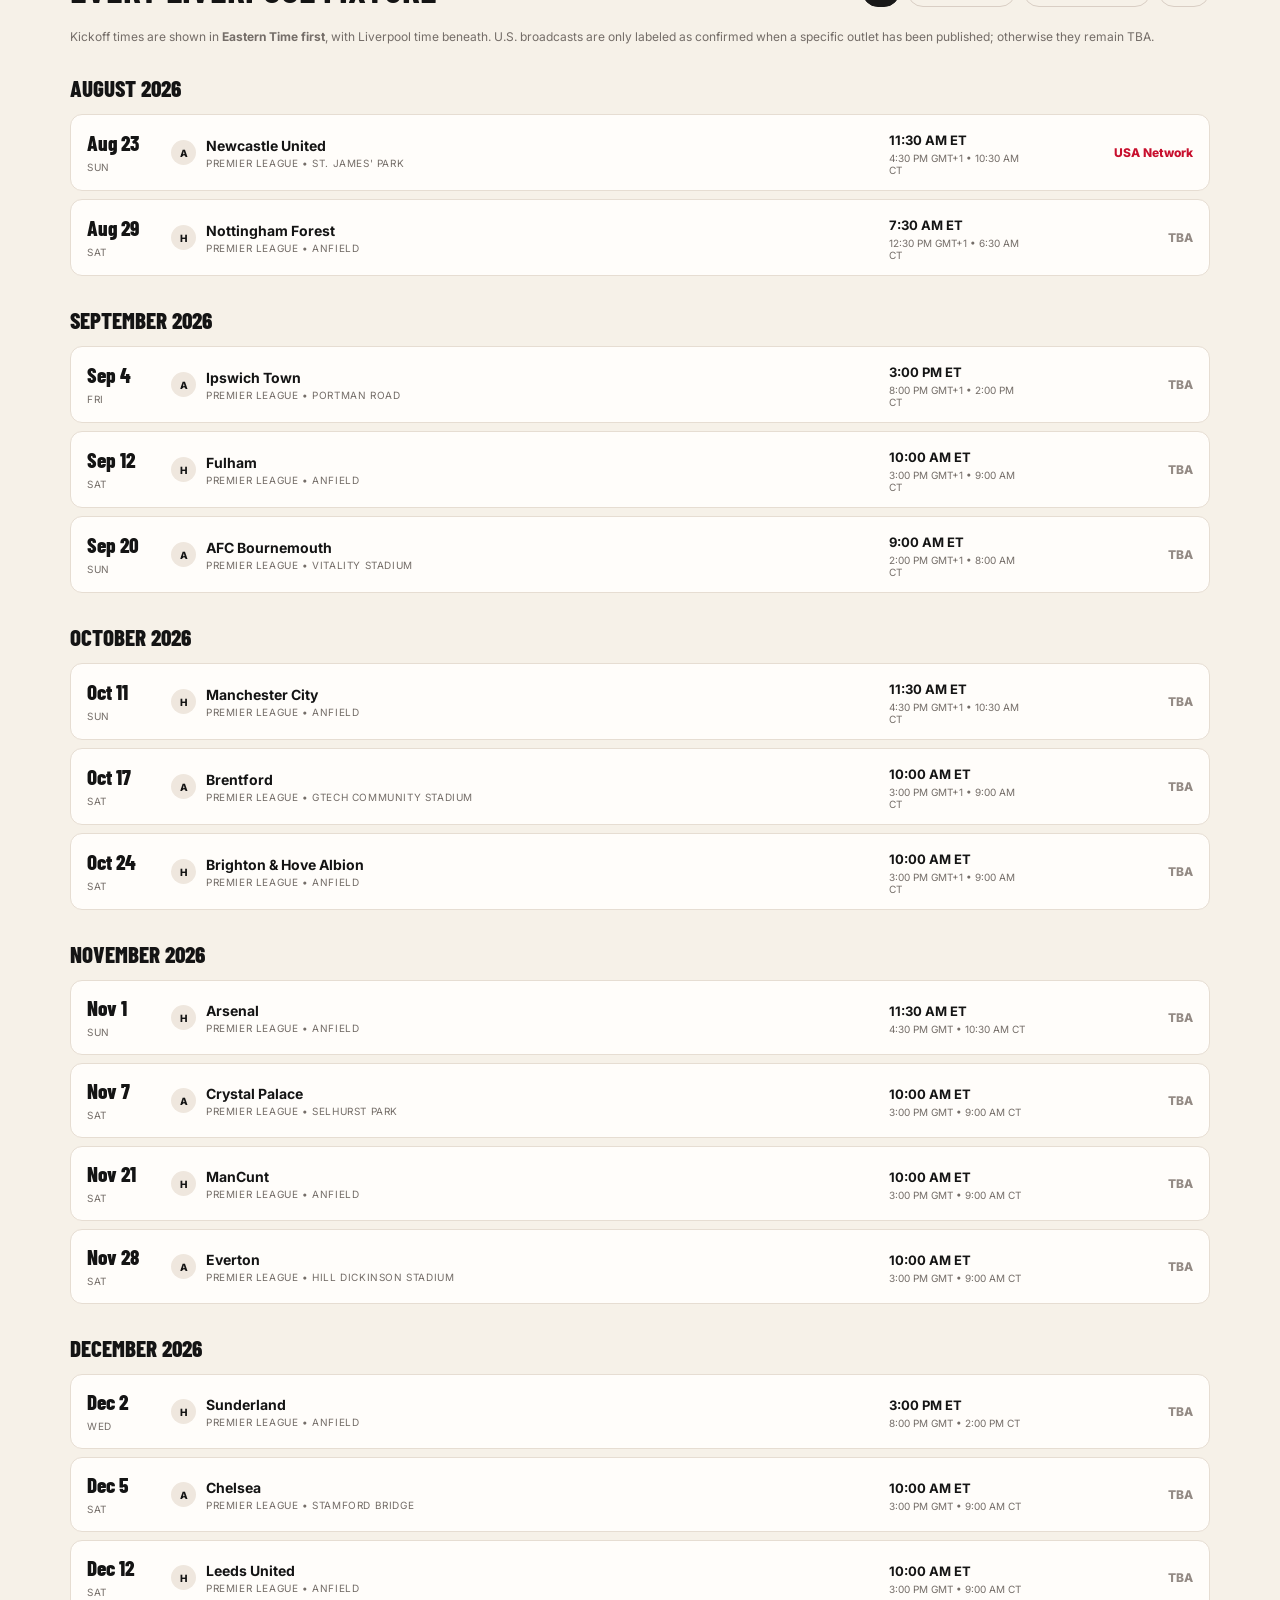
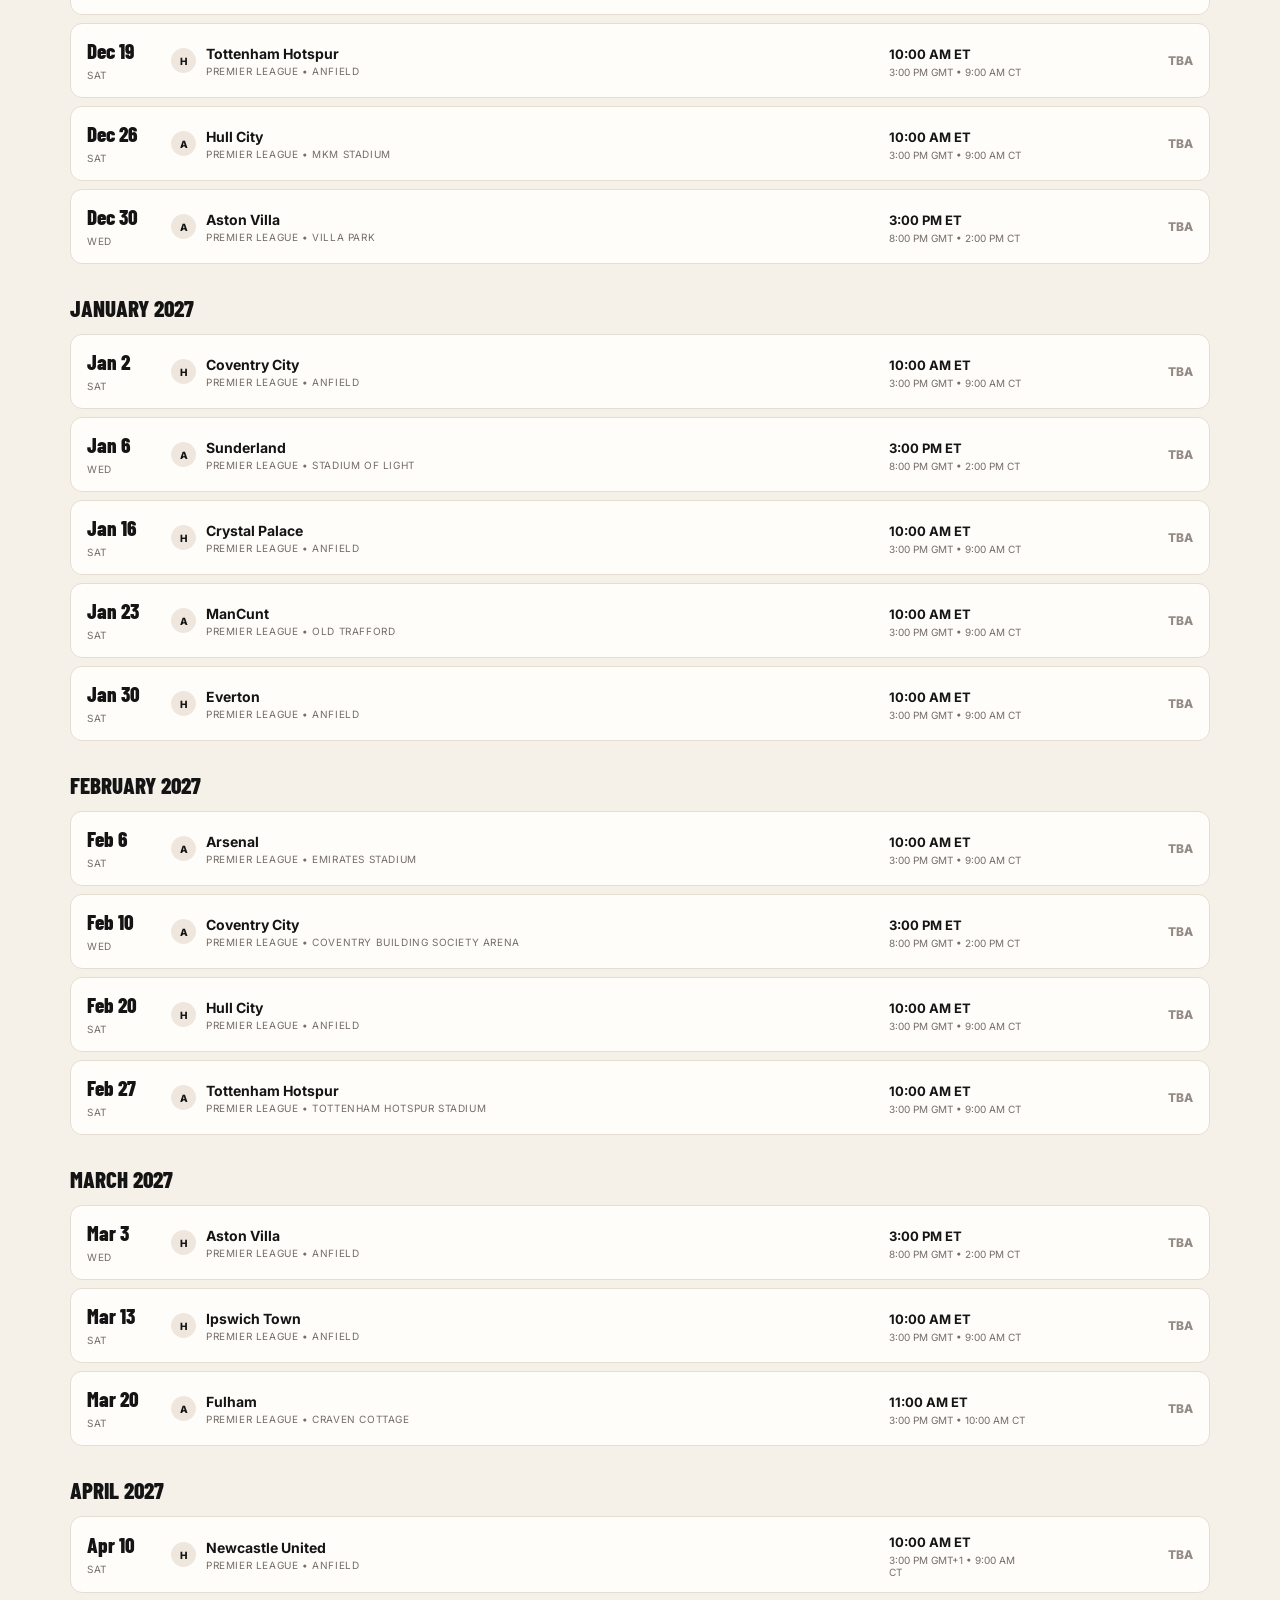
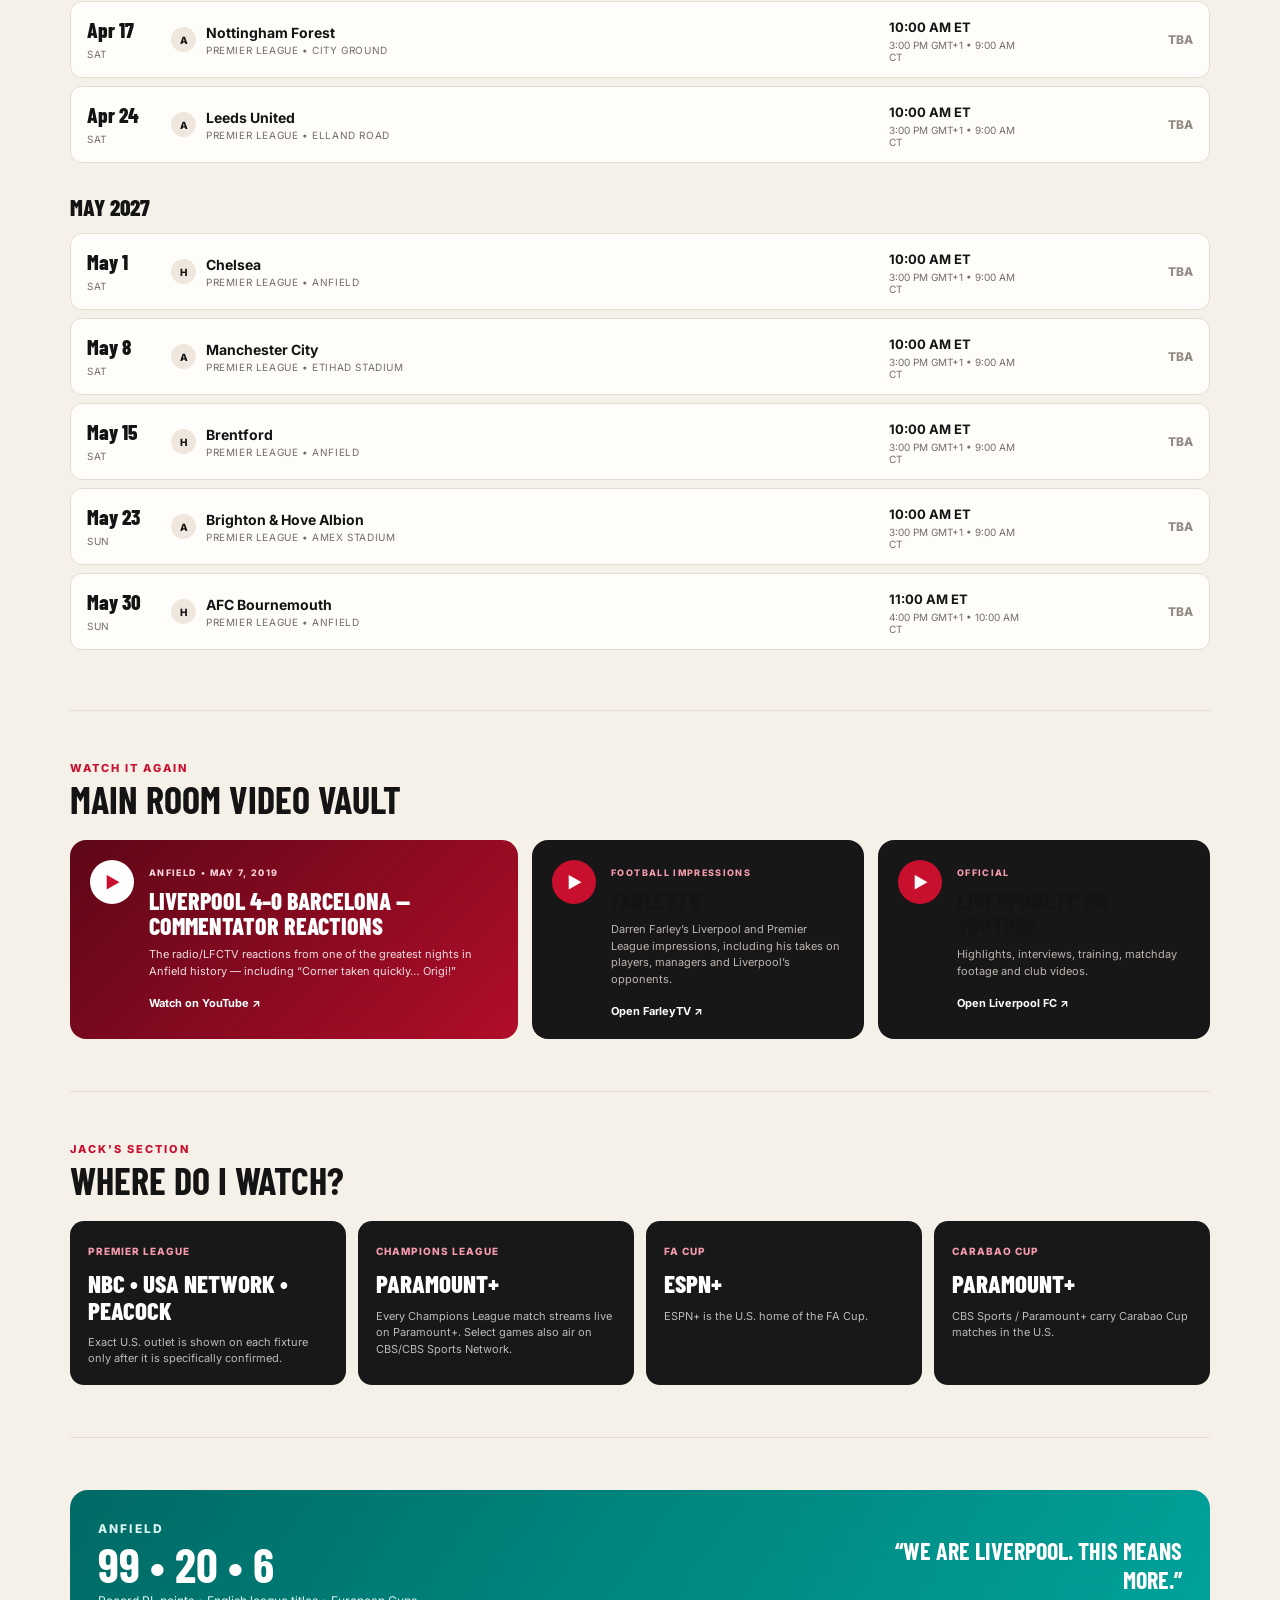
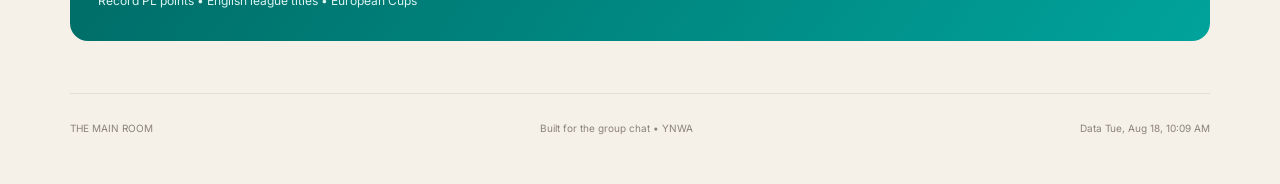
==== commit e1a9a4ec: "Fix FarleyTV YouTube link" ====
--- a/index.html
+++ b/index.html
@@ -8,7 +8,7 @@
 <section id="news" class="section"><div class="section-head"><div><p class="eyebrow red">READ • LISTEN • ARGUE</p><h2>Latest Liverpool News</h2></div><span class="no-sun">☀︎ THE SUN: NOT INVITED</span></div><div id="newsGrid" class="news-grid"></div><div class="source-links"><a href="https://www.theanfieldwrap.com/" target="_blank">The Anfield Wrap ↗</a><a href="https://www.nytimes.com/athletic/football/team/liverpool/" target="_blank">The Athletic ↗</a><a href="https://www.bbc.com/sport/football/teams/liverpool" target="_blank">BBC Liverpool ↗</a><a href="https://www.liverpoolfc.com/news" target="_blank">Liverpool FC ↗</a><a href="https://www.theguardian.com/football/liverpool" target="_blank">The Guardian ↗</a><a href="https://liverpooloffside.sbnation.com/" target="_blank">Liverpool Offside ↗</a></div></section>
 <section id="tables" class="section"><div class="section-head"><div><p class="eyebrow red">THE RACE</p><h2>League Tables</h2></div></div><div class="tables-grid standings-grid"><div class="panel"><div class="panel-title"><span>Premier League</span><span class="mini-badge">2026–27</span></div><div class="table-wrap"><table id="plTable" class="standings-table"><thead><tr><th>#</th><th>Club</th><th>P</th><th>W</th><th>D</th><th>L</th><th>GF</th><th>GA</th><th>GD</th><th>Pts</th><th>Trailing</th></tr></thead><tbody></tbody></table></div></div><div class="panel"><div class="panel-title"><span>Champions League</span><span class="mini-badge">League phase</span></div><div id="uclStatus" class="ucl-status"></div><div class="table-wrap"><table id="uclTable" class="standings-table"><thead><tr><th>#</th><th>Club</th><th>P</th><th>W</th><th>D</th><th>L</th><th>GF</th><th>GA</th><th>GD</th><th>Pts</th><th>Trailing</th></tr></thead><tbody></tbody></table></div></div></div></section>
 <section id="fixtures" class="section"><div class="section-head"><div><p class="eyebrow red">2026–27</p><h2>Every Liverpool Fixture</h2></div><div class="filters"><button class="active" data-filter="All">All</button><button data-filter="Premier League">Premier League</button><button data-filter="Champions League">Champions League</button><button data-filter="Cups">Cups</button></div></div><p class="note">Kickoff times are shown in <b>Eastern Time first</b>, with Liverpool time beneath. U.S. broadcasts are only labeled as confirmed when a specific outlet has been published; otherwise they remain TBA.</p><div id="fixtureList"></div></section>
-<section id="videos" class="section"><div class="section-head"><div><p class="eyebrow red">WATCH IT AGAIN</p><h2>Main Room Video Vault</h2></div></div><div class="video-grid"><a class="video-card featured" href="https://youtu.be/pkEpLtePJm0?si=sweTHQJq34jnSiDV" target="_blank" rel="noopener"><div class="video-play">▶</div><div><span class="video-kicker">ANFIELD • MAY 7, 2019</span><h3>Liverpool 4–0 Barcelona — Commentator Reactions</h3><p>The radio/LFCTV reactions from one of the greatest nights in Anfield history — including “Corner taken quickly… Origi!”</p><strong>Watch on YouTube ↗</strong></div></a><a class="video-card" href="https://www.youtube.com/@FarleyTV" target="_blank" rel="noopener"><div class="video-play">▶</div><div><span class="video-kicker">FOOTBALL IMPRESSIONS</span><h3>FarleyTV</h3><p>Darren Farley’s Liverpool and Premier League impressions, including his takes on players, managers and Liverpool’s opponents.</p><strong>Open FarleyTV ↗</strong></div></a><a class="video-card" href="https://www.youtube.com/@LiverpoolFC" target="_blank" rel="noopener"><div class="video-play">▶</div><div><span class="video-kicker">OFFICIAL</span><h3>Liverpool FC on YouTube</h3><p>Highlights, interviews, training, matchday footage and club videos.</p><strong>Open Liverpool FC ↗</strong></div></a></div></section>
+<section id="videos" class="section"><div class="section-head"><div><p class="eyebrow red">WATCH IT AGAIN</p><h2>Main Room Video Vault</h2></div></div><div class="video-grid"><a class="video-card featured" href="https://youtu.be/pkEpLtePJm0?si=sweTHQJq34jnSiDV" target="_blank" rel="noopener"><div class="video-play">▶</div><div><span class="video-kicker">ANFIELD • MAY 7, 2019</span><h3>Liverpool 4–0 Barcelona — Commentator Reactions</h3><p>The radio/LFCTV reactions from one of the greatest nights in Anfield history — including “Corner taken quickly… Origi!”</p><strong>Watch on YouTube ↗</strong></div></a><a class="video-card" href="https://www.youtube.com/channel/UCEK2PZR_LvdYXL2mnYKI4FQ" target="_blank" rel="noopener"><div class="video-play">▶</div><div><span class="video-kicker">FOOTBALL IMPRESSIONS</span><h3>FarleyTV</h3><p>Darren Farley’s Liverpool and Premier League impressions, including his takes on players, managers and Liverpool’s opponents.</p><strong>Open FarleyTV ↗</strong></div></a><a class="video-card" href="https://www.youtube.com/@LiverpoolFC" target="_blank" rel="noopener"><div class="video-play">▶</div><div><span class="video-kicker">OFFICIAL</span><h3>Liverpool FC on YouTube</h3><p>Highlights, interviews, training, matchday footage and club videos.</p><strong>Open Liverpool FC ↗</strong></div></a></div></section>
 <section id="watch" class="section"><div class="section-head"><div><p class="eyebrow red">JACK'S SECTION</p><h2>Where Do I Watch?</h2></div></div><div class="watch-grid"><div class="rights-card"><span class="competition">Premier League</span><strong>NBC • USA Network • Peacock</strong><p>Exact U.S. outlet is shown on each fixture only after it is specifically confirmed.</p></div><div class="rights-card"><span class="competition">Champions League</span><strong>Paramount+</strong><p>Every Champions League match streams live on Paramount+. Select games also air on CBS/CBS Sports Network.</p></div><div class="rights-card"><span class="competition">FA Cup</span><strong>ESPN+</strong><p>ESPN+ is the U.S. home of the FA Cup.</p></div><div class="rights-card"><span class="competition">Carabao Cup</span><strong>Paramount+</strong><p>CBS Sports / Paramount+ carry Carabao Cup matches in the U.S.</p></div></div></section>
 <section class="section quick"><div class="quick-card"><div><p class="eyebrow">ANFIELD</p><h2>99 • 20 • 6</h2><p>Record PL points • English league titles • European Cups</p></div><div class="kop-quote">“We are Liverpool. This means more.”</div></div></section>
 </main><footer><span>THE MAIN ROOM</span><span>Built for the group chat • YNWA</span><span id="footerUpdated"></span></footer><script src="app.js"></script></body></html>
--- a/enhancements.css
+++ b/enhancements.css
@@ -1 +1 @@
-.hero-tools{display:grid;grid-template-columns:minmax(285px,1fr) 185px;align-items:stretch;gap:12px;position:relative;z-index:2;max-width:520px;width:100%}.hero-countdown{min-width:0;padding:13px 15px;border:1px solid rgba(255,255,255,.22);border-radius:14px;background:rgba(0,0,0,.18);backdrop-filter:blur(10px);display:flex;flex-direction:column;justify-content:center}.hero-countdown-title{display:block;margin-bottom:8px;font:800 9px/1 Inter;letter-spacing:.16em;color:#ffd4dc;text-align:center}.digital-countdown{display:flex;align-items:flex-start;justify-content:center;gap:5px;font-family:"Barlow Condensed",sans-serif}.digital-countdown>div{min-width:43px;text-align:center}.digital-countdown b{display:block;font-size:32px;line-height:.9;letter-spacing:.02em;font-variant-numeric:tabular-nums}.digital-countdown span{display:block;margin-top:5px;font:700 7px/1 Inter;letter-spacing:.1em;color:#f7c7d0}.digital-countdown i{font-style:normal;font-size:25px;line-height:.85;color:#f49aac}.matchday-now{font:800 32px/1 "Barlow Condensed",sans-serif;letter-spacing:.08em}.hero-tools .weather{position:static!important;min-width:0;width:auto;display:flex;align-items:center;justify-content:center;padding:13px 12px;text-align:left}.hero-tools .weather div{min-width:0}.hero-tools .weather div span{line-height:1.35}.hero-quote-rail{padding:13px 20px 12px;background:#171717;color:#fff;text-align:center;border-bottom:1px solid #2b2b2b;position:relative;overflow:hidden}.hero-quote-rail:before{content:'“';position:absolute;left:18px;top:-34px;font:800 100px/1 Georgia,serif;color:rgba(200,16,46,.14)}.quote-label{position:relative;margin:0 0 6px;font-size:7px;font-weight:800;letter-spacing:.22em;color:#f49aac;text-align:center}.rotating-quote{position:relative;max-width:820px;margin:0 auto;font:700 clamp(17px,2.2vw,24px)/1.2 "Barlow Condensed",sans-serif;text-transform:none;text-align:center;letter-spacing:.01em}.rotating-quote span{display:block;margin-top:6px;font:700 13px/1.2 Inter;text-transform:none;letter-spacing:.02em;color:#d7d0cc;text-align:center}.quote-show{animation:quoteIn .45s ease both}@keyframes quoteIn{from{opacity:0;transform:translateY(4px)}to{opacity:1;transform:none}}.quote-dots{height:5px;margin-top:8px;display:flex;justify-content:center;gap:6px}.quote-dots span{width:4px;height:4px;border-radius:50%;background:#666}.quote-dots span.active{background:#c8102e}.broadcast-note{font-size:11px;line-height:1.4;color:#ffd4dc;margin:10px 0 0}.opponent>div>b,.opponent>div>small{display:block}.opponent>div>small{margin-top:3px}.video-grid{display:grid;grid-template-columns:1.35fr 1fr 1fr;gap:14px}.video-card{display:flex;gap:15px;align-items:flex-start;text-decoration:none;color:inherit;background:#171717;border-radius:16px;padding:20px;min-height:180px;transition:.16s transform,.16s box-shadow}.video-card:hover{transform:translateY(-2px);box-shadow:0 12px 30px rgba(50,20,20,.12)}.video-card.featured{background:linear-gradient(135deg,#5d0717,#b10d29);color:#fff}.video-play{flex:0 0 44px;width:44px;height:44px;border-radius:50%;display:grid;place-items:center;background:#fff;color:#c8102e;font-size:16px;font-weight:800}.video-card:not(.featured) .video-play{background:#c8102e;color:#fff}.video-kicker{font:800 9px/1 Inter;letter-spacing:.15em;color:#f49aac;text-transform:uppercase}.video-card.featured .video-kicker{color:#ffd4dc}.video-card h3{margin:8px 0 8px;font:800 24px/1.05 "Barlow Condensed",sans-serif;text-transform:uppercase}.video-card p{margin:0 0 12px;font-size:11px;line-height:1.5;color:#bdb5b1}.video-card.featured p{color:#f1dce1}.video-card strong{font-size:11px;color:#fff}.room-subhead,.room-quote,.countdown-wrap{display:none!important}@media(max-width:1000px){.hero-inner{gap:20px}.hero-tools{grid-template-columns:minmax(245px,1fr) 160px;max-width:445px}.digital-countdown>div{min-width:38px}.digital-countdown b{font-size:29px}.hero-tools .weather{padding:11px 9px}.video-grid{grid-template-columns:1fr 1fr}.video-card.featured{grid-column:1/-1}}@media(max-width:800px){.hero-inner{display:block}.brand{padding-right:0}.hero-tools{margin-top:17px;display:grid;grid-template-columns:minmax(0,1fr) 125px;gap:9px;max-width:none;width:100%}.hero-countdown{width:100%;padding:11px 9px}.hero-countdown-title{font-size:8px;margin-bottom:7px}.hero-tools .weather{min-width:0;width:125px;position:static!important;padding:9px 8px;gap:7px;justify-content:flex-start}.hero-tools .weather-icon{font-size:20px;flex:0 0 auto}.hero-tools .weather div strong{display:block;font-size:10px}.hero-tools .weather div span{font-size:8px;margin-top:2px}.digital-countdown{gap:2px}.digital-countdown>div{min-width:34px}.digital-countdown b{font-size:27px}.digital-countdown i{font-size:20px}.hero-quote-rail{padding:11px 14px 10px}.rotating-quote{max-width:94%;font-size:18px;line-height:1.22}.rotating-quote span{font-size:12px;margin-top:5px}.video-grid{grid-template-columns:1fr}.video-card.featured{grid-column:auto}.video-card{min-height:0;padding:17px}.video-card h3{font-size:22px}}@media(max-width:480px){.hero-tools{grid-template-columns:minmax(0,1fr) 108px}.hero-tools .weather{width:108px}.hero-tools .weather div span{font-size:7px}.digital-countdown>div{min-width:29px}.digital-countdown b{font-size:24px}.digital-countdown span{font-size:6px}.digital-countdown i{font-size:18px}.hero-countdown-title{letter-spacing:.11em}.rotating-quote{font-size:17px}.rotating-quote span{font-size:12px}.video-play{width:38px;height:38px;flex-basis:38px}.video-card h3{font-size:20px}}+.hero-tools{display:grid;grid-template-columns:minmax(285px,1fr) 185px;align-items:stretch;gap:12px;position:relative;z-index:2;max-width:520px;width:100%}.hero-countdown{min-width:0;padding:13px 15px;border:1px solid rgba(255,255,255,.22);border-radius:14px;background:rgba(0,0,0,.18);backdrop-filter:blur(10px);display:flex;flex-direction:column;justify-content:center}.hero-countdown-title{display:block;margin-bottom:8px;font:800 9px/1 Inter;letter-spacing:.16em;color:#ffd4dc;text-align:center}.digital-countdown{display:flex;align-items:flex-start;justify-content:center;gap:5px;font-family:"Barlow Condensed",sans-serif}.digital-countdown>div{min-width:43px;text-align:center}.digital-countdown b{display:block;font-size:32px;line-height:.9;letter-spacing:.02em;font-variant-numeric:tabular-nums}.digital-countdown span{display:block;margin-top:5px;font:700 7px/1 Inter;letter-spacing:.1em;color:#f7c7d0}.digital-countdown i{font-style:normal;font-size:25px;line-height:.85;color:#f49aac}.matchday-now{font:800 32px/1 "Barlow Condensed",sans-serif;letter-spacing:.08em}.hero-tools .weather{position:static!important;min-width:0;width:auto;display:flex;align-items:center;justify-content:center;padding:13px 12px;text-align:left}.hero-tools .weather div{min-width:0}.hero-tools .weather div span{line-height:1.35}.hero-quote-rail{padding:13px 20px 12px;background:#171717;color:#fff;text-align:center;border-bottom:1px solid #2b2b2b;position:relative;overflow:hidden}.hero-quote-rail:before{content:'“';position:absolute;left:18px;top:-34px;font:800 100px/1 Georgia,serif;color:rgba(200,16,46,.14)}.quote-label{position:relative;margin:0 0 6px;font-size:7px;font-weight:800;letter-spacing:.22em;color:#f49aac;text-align:center}.rotating-quote{position:relative;max-width:820px;margin:0 auto;font:700 clamp(17px,2.2vw,24px)/1.2 "Barlow Condensed",sans-serif;text-transform:none;text-align:center;letter-spacing:.01em}.rotating-quote span{display:block;margin-top:6px;font:700 13px/1.2 Inter;text-transform:none;letter-spacing:.02em;color:#d7d0cc;text-align:center}.quote-show{animation:quoteIn .45s ease both}@keyframes quoteIn{from{opacity:0;transform:translateY(4px)}to{opacity:1;transform:none}}.quote-dots{height:5px;margin-top:8px;display:flex;justify-content:center;gap:6px}.quote-dots span{width:4px;height:4px;border-radius:50%;background:#666}.quote-dots span.active{background:#c8102e}.broadcast-note{font-size:11px;line-height:1.4;color:#ffd4dc;margin:10px 0 0}.opponent>div>b,.opponent>div>small{display:block}.opponent>div>small{margin-top:3px}.standings-grid{grid-template-columns:1fr}.standings-table{min-width:790px}.standings-table th,.standings-table td{padding:10px 9px;white-space:nowrap}.standings-table th:nth-child(2),.standings-table td:nth-child(2){min-width:210px}.club-cell{display:flex;align-items:center;gap:9px;font-weight:700}.club-crest{width:24px;height:24px;object-fit:contain;flex:0 0 24px}.club-color{width:4px;height:28px;border-radius:4px;background:var(--club-color,#bbb);flex:0 0 4px}.standings-table tr{--club-color:#bbb}.standings-table tr.liverpool{box-shadow:inset 4px 0 0 #c8102e}.standings-table tr.liverpool .club-cell span:last-child{font-weight:800}.standings-table .trailing{font-weight:700;color:#766d67}.video-grid{display:grid;grid-template-columns:1.35fr 1fr 1fr;gap:14px}.video-card{display:flex;gap:15px;align-items:flex-start;text-decoration:none;color:inherit;background:#171717;border-radius:16px;padding:20px;min-height:180px;transition:.16s transform,.16s box-shadow}.video-card:hover{transform:translateY(-2px);box-shadow:0 12px 30px rgba(50,20,20,.12)}.video-card.featured{background:linear-gradient(135deg,#5d0717,#b10d29);color:#fff}.video-play{flex:0 0 44px;width:44px;height:44px;border-radius:50%;display:grid;place-items:center;background:#fff;color:#c8102e;font-size:16px;font-weight:800}.video-card:not(.featured) .video-play{background:#c8102e;color:#fff}.video-kicker{font:800 9px/1 Inter;letter-spacing:.15em;color:#f49aac;text-transform:uppercase}.video-card.featured .video-kicker{color:#ffd4dc}.video-card h3{margin:8px 0 8px;font:800 24px/1.05 "Barlow Condensed",sans-serif;text-transform:uppercase}.video-card p{margin:0 0 12px;font-size:11px;line-height:1.5;color:#bdb5b1}.video-card.featured p{color:#f1dce1}.video-card strong{font-size:11px;color:#fff}.room-subhead,.room-quote,.countdown-wrap{display:none!important}.fixture-month{border:0}.fixture-month>summary{list-style:none}.fixture-month>summary::-webkit-details-marker{display:none}.fixture-month .month{display:flex;align-items:center;justify-content:space-between;gap:12px;cursor:default}.month-meta{display:none;align-items:center;gap:10px;font:700 10px/1 Inter;letter-spacing:.05em;text-transform:uppercase;color:#8d837d}.month-meta i{display:block;width:8px;height:8px;border-right:2px solid currentColor;border-bottom:2px solid currentColor;transform:rotate(45deg);transition:transform .18s ease}.fixture-month[open] .month-meta i{transform:rotate(225deg)}.month-fixtures{display:block}@media(max-width:1000px){.hero-inner{gap:20px}.hero-tools{grid-template-columns:minmax(245px,1fr) 160px;max-width:445px}.digital-countdown>div{min-width:38px}.digital-countdown b{font-size:29px}.hero-tools .weather{padding:11px 9px}.video-grid{grid-template-columns:1fr 1fr}.video-card.featured{grid-column:1/-1}}@media(max-width:800px){.hero-inner{display:block}.brand{padding-right:0}.hero-tools{margin-top:17px;display:grid;grid-template-columns:minmax(0,1fr) 125px;gap:9px;max-width:none;width:100%}.hero-countdown{width:100%;padding:11px 9px}.hero-countdown-title{font-size:8px;margin-bottom:7px}.hero-tools .weather{min-width:0;width:125px;position:static!important;padding:9px 8px;gap:7px;justify-content:flex-start}.hero-tools .weather-icon{font-size:20px;flex:0 0 auto}.hero-tools .weather div strong{display:block;font-size:10px}.hero-tools .weather div span{font-size:8px;margin-top:2px}.digital-countdown{gap:2px}.digital-countdown>div{min-width:34px}.digital-countdown b{font-size:27px}.digital-countdown i{font-size:20px}.hero-quote-rail{padding:11px 14px 10px}.rotating-quote{max-width:94%;font-size:18px;line-height:1.22}.rotating-quote span{font-size:12px;margin-top:5px}.standings-table{min-width:760px;font-size:11px}.standings-table th,.standings-table td{padding:9px 7px}.club-crest{width:22px;height:22px;flex-basis:22px}.video-grid{grid-template-columns:1fr}.video-card.featured{grid-column:auto}.video-card{min-height:0;padding:17px}.video-card h3{font-size:22px}.fixture-month{border-top:1px solid #e7e0dc}.fixture-month:last-child{border-bottom:1px solid #e7e0dc}.fixture-month .month{margin:0;padding:15px 2px;cursor:pointer;user-select:none}.fixture-month .month:hover{color:#c8102e}.month-meta{display:flex}.fixture-month:not([open]) .month-fixtures{display:none}.fixture-month[open] .month{border-bottom:1px solid #eee8e4}.month-fixtures{padding-bottom:5px}}@media(max-width:480px){.hero-tools{grid-template-columns:minmax(0,1fr) 108px}.hero-tools .weather{width:108px}.hero-tools .weather div span{font-size:7px}.digital-countdown>div{min-width:29px}.digital-countdown b{font-size:24px}.digital-countdown span{font-size:6px}.digital-countdown i{font-size:18px}.hero-countdown-title{letter-spacing:.11em}.rotating-quote{font-size:17px}.rotating-quote span{font-size:12px}.video-play{width:38px;height:38px;flex-basis:38px}.video-card h3{font-size:20px}.fixture-month .month{padding:14px 0}.month-meta{font-size:9px;gap:8px}}
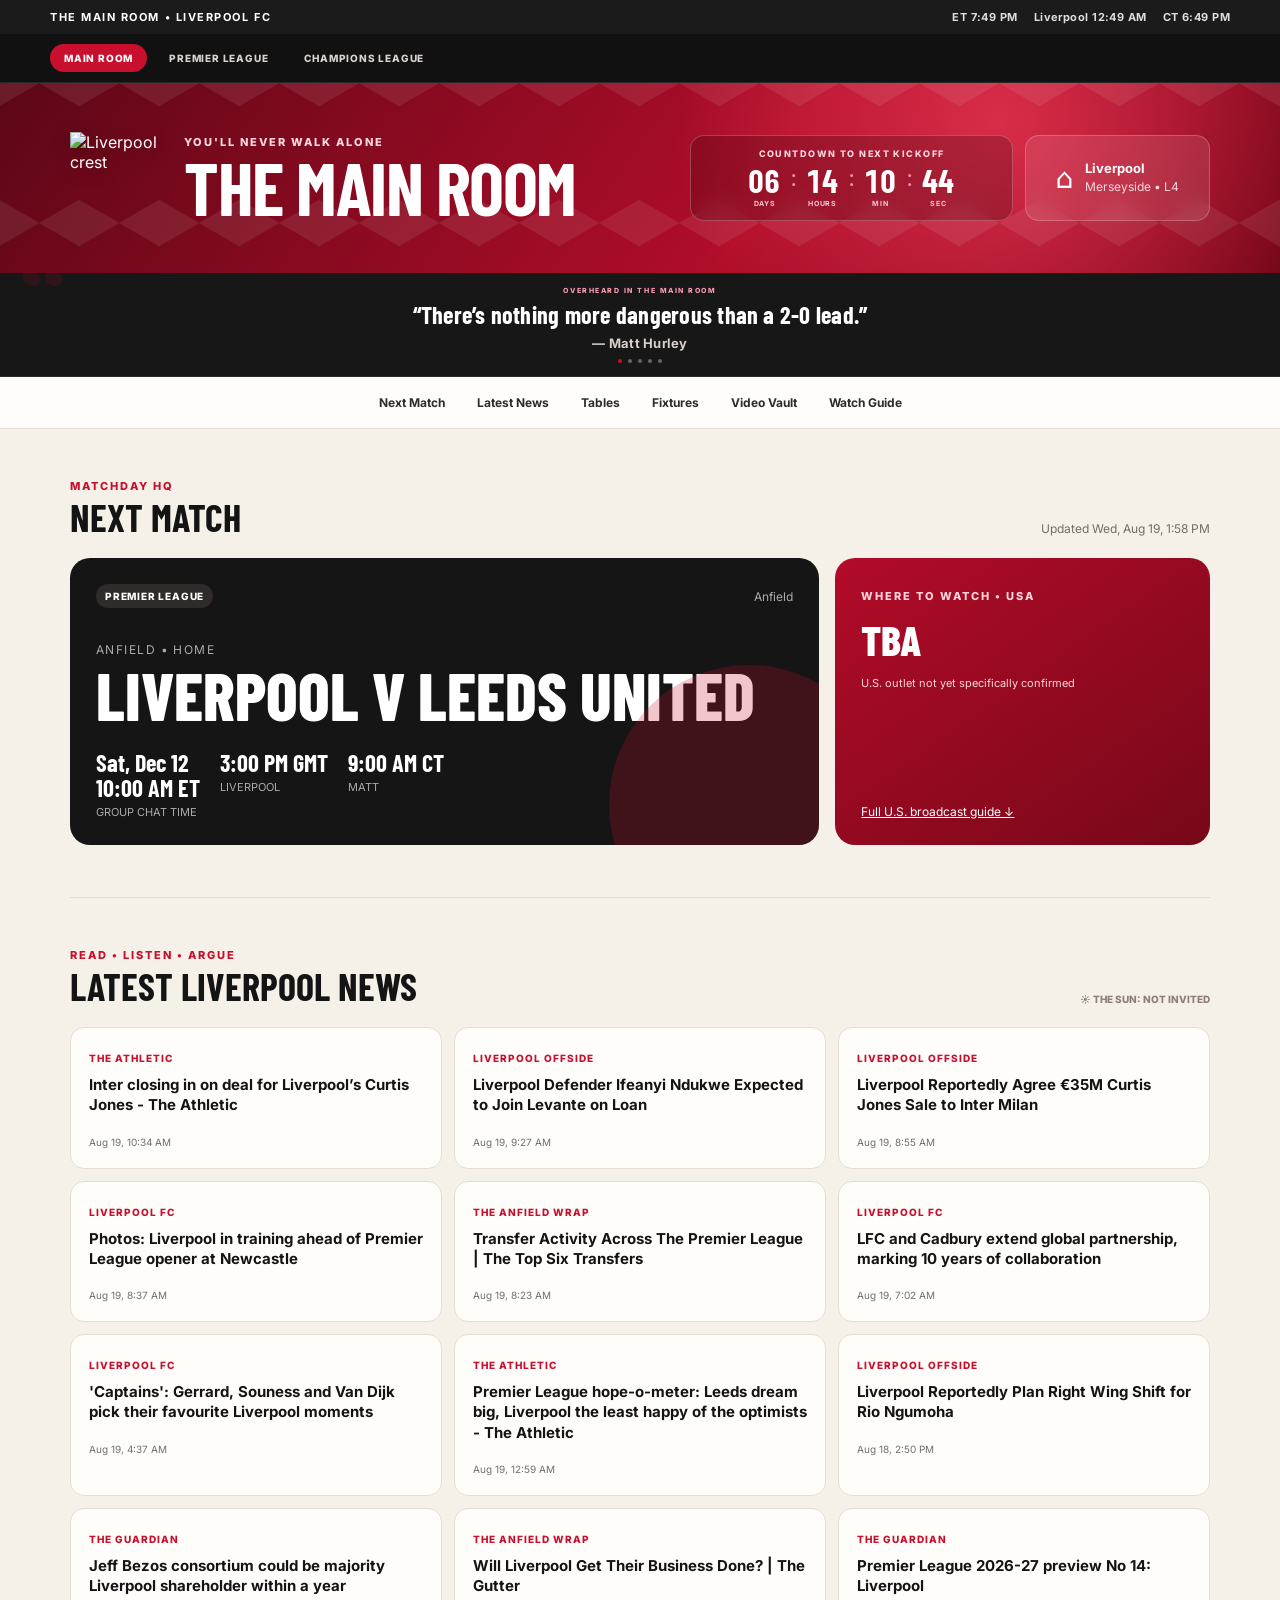
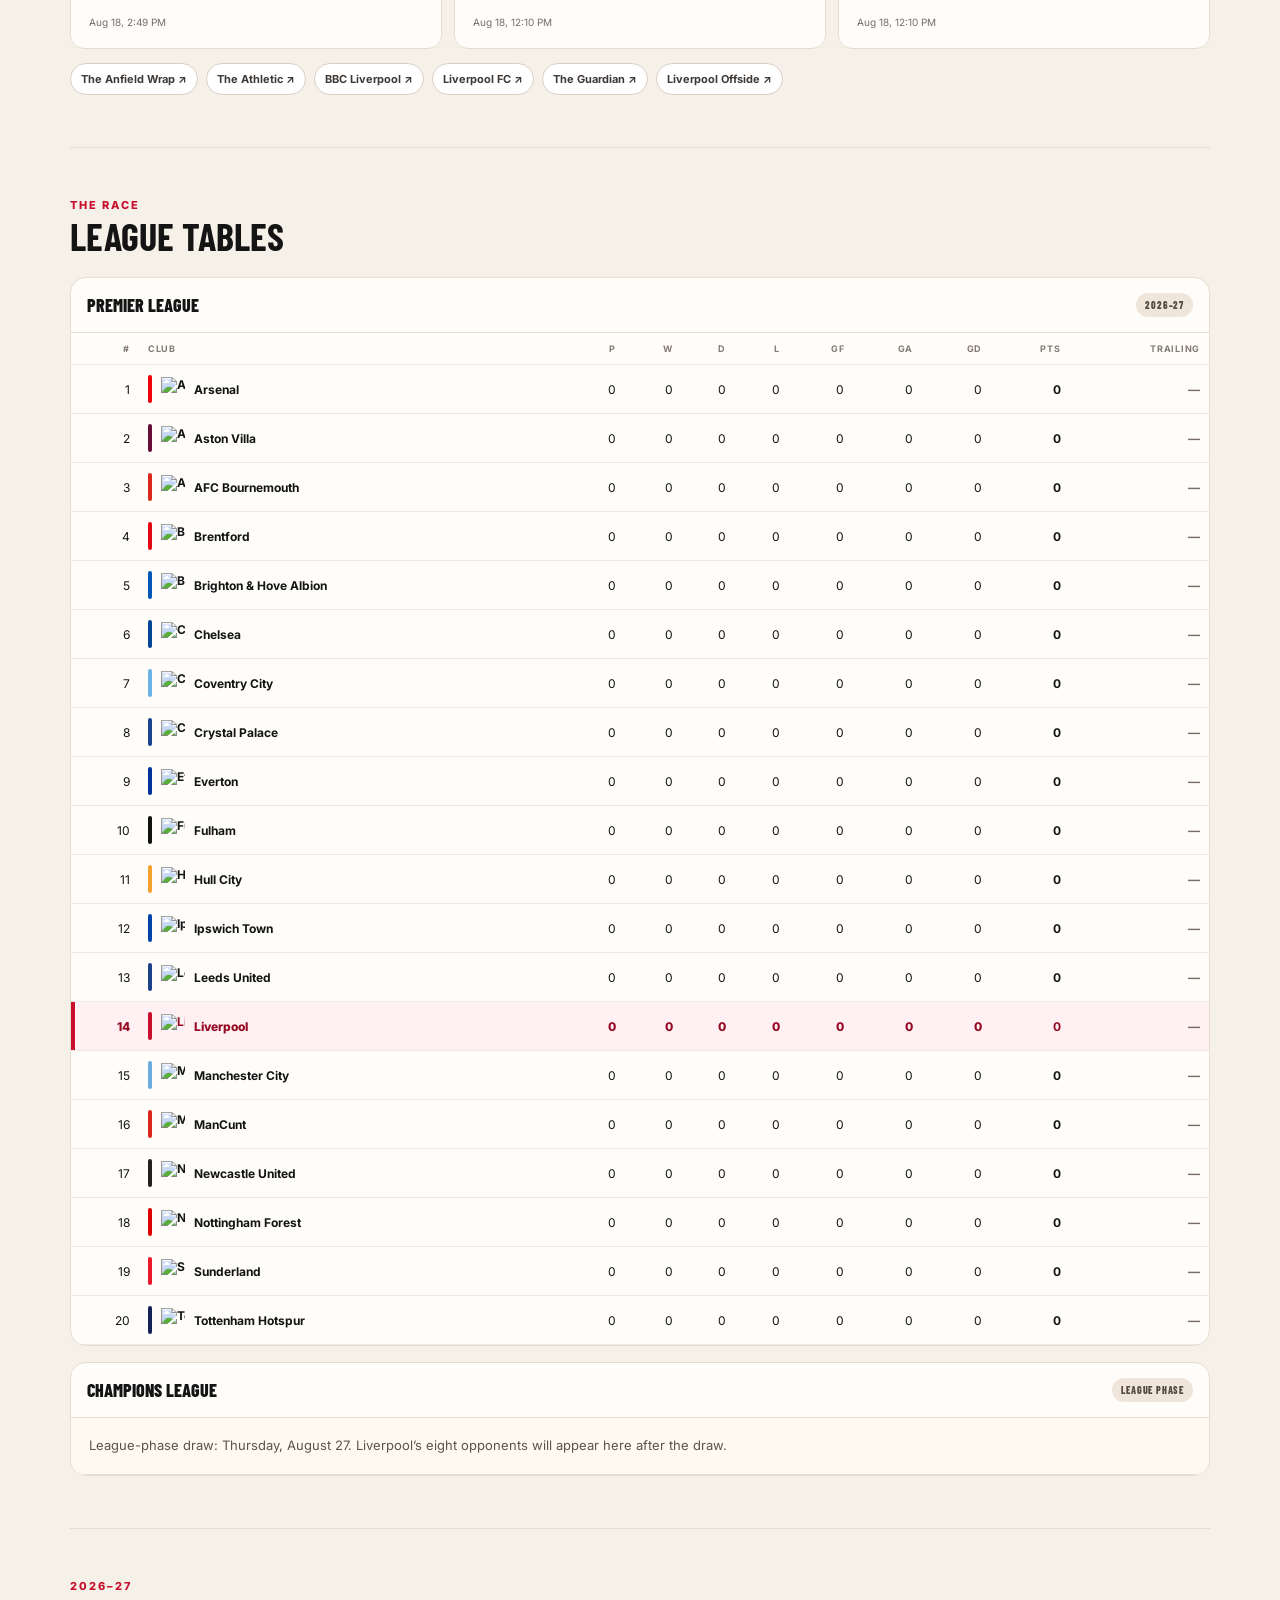
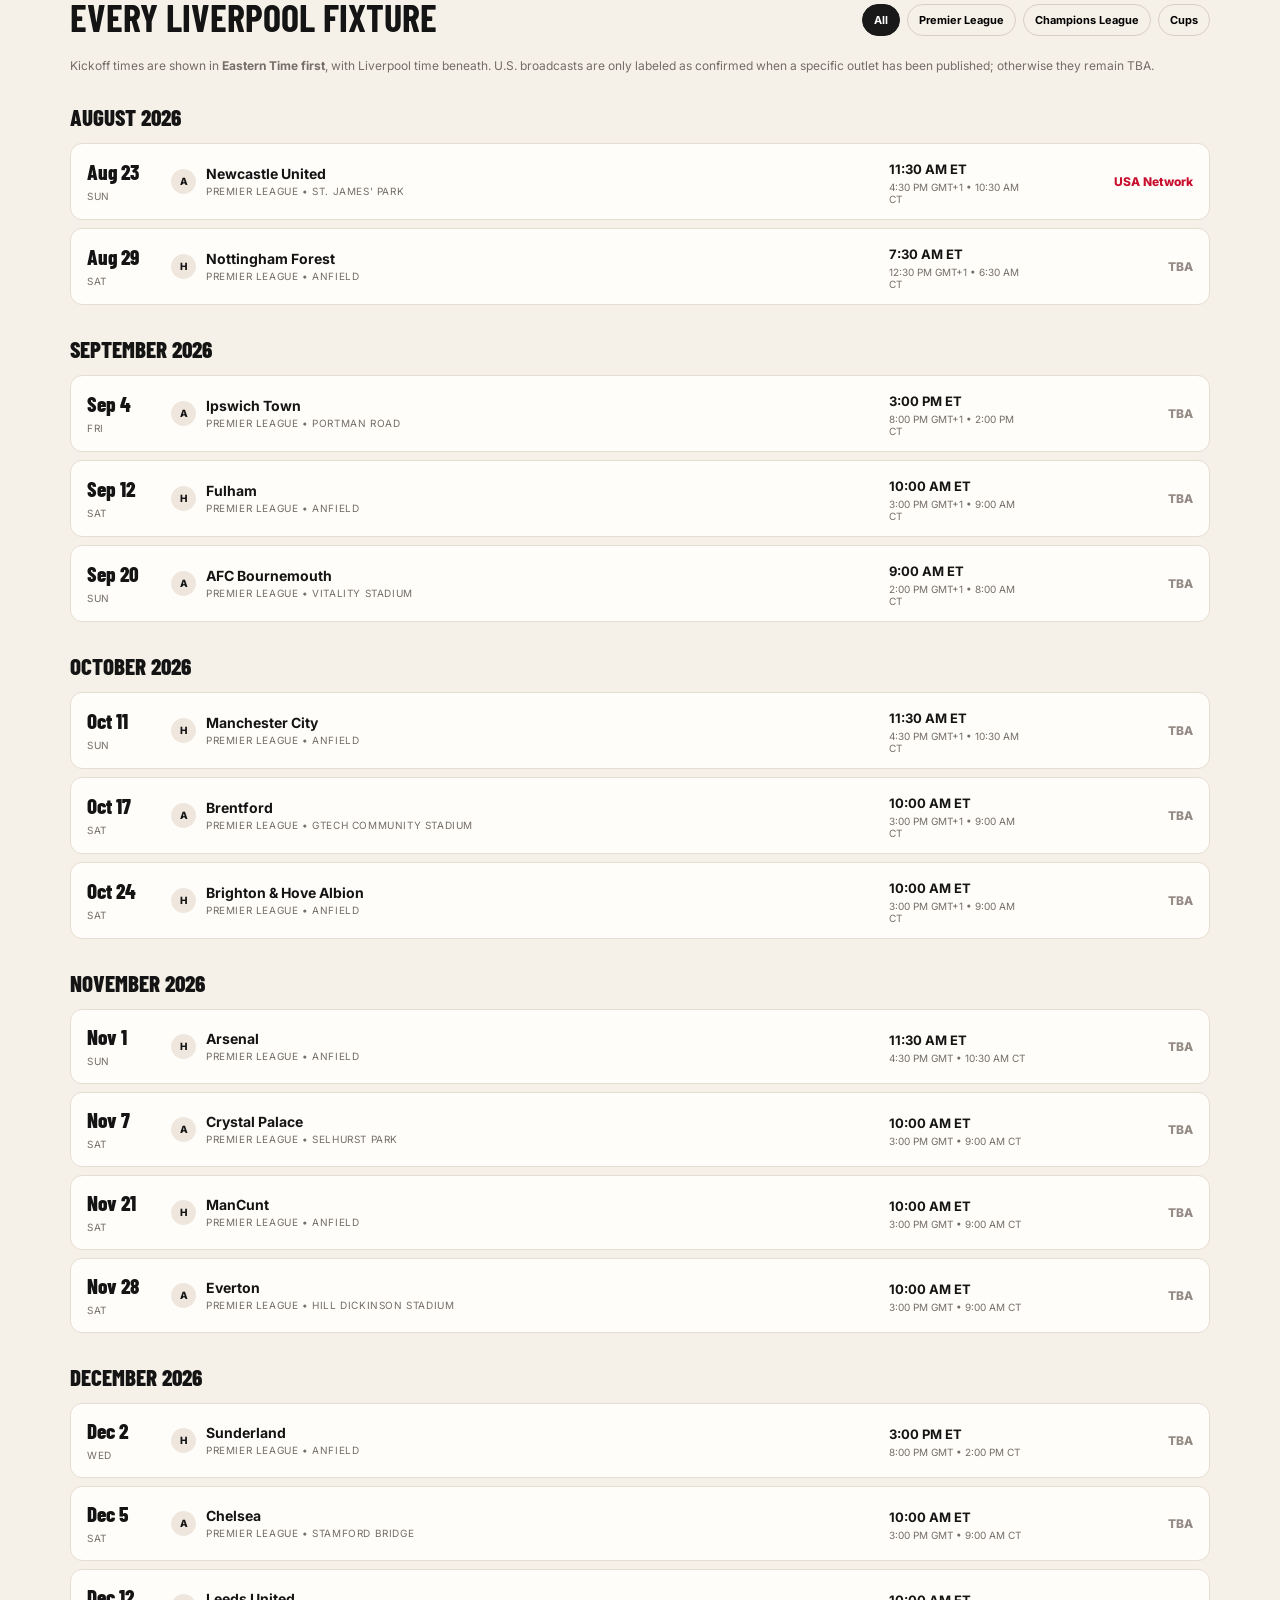
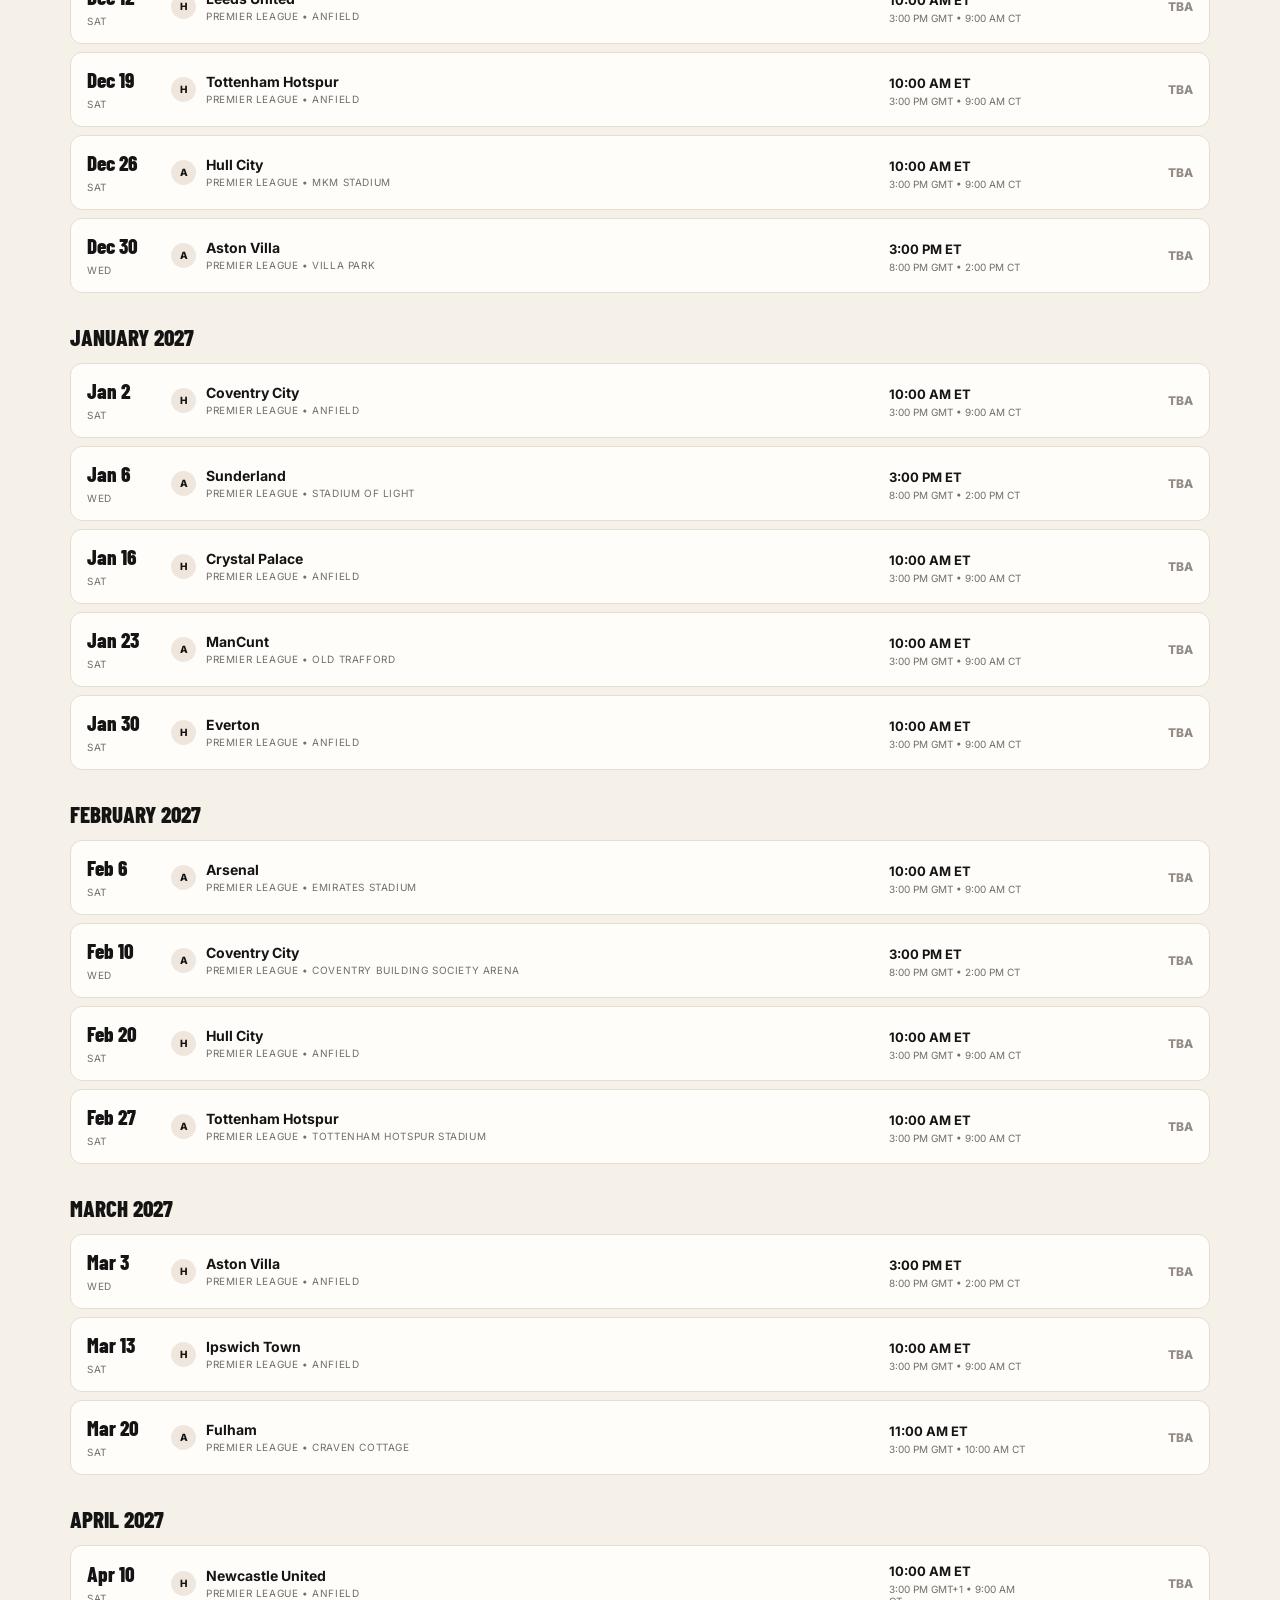
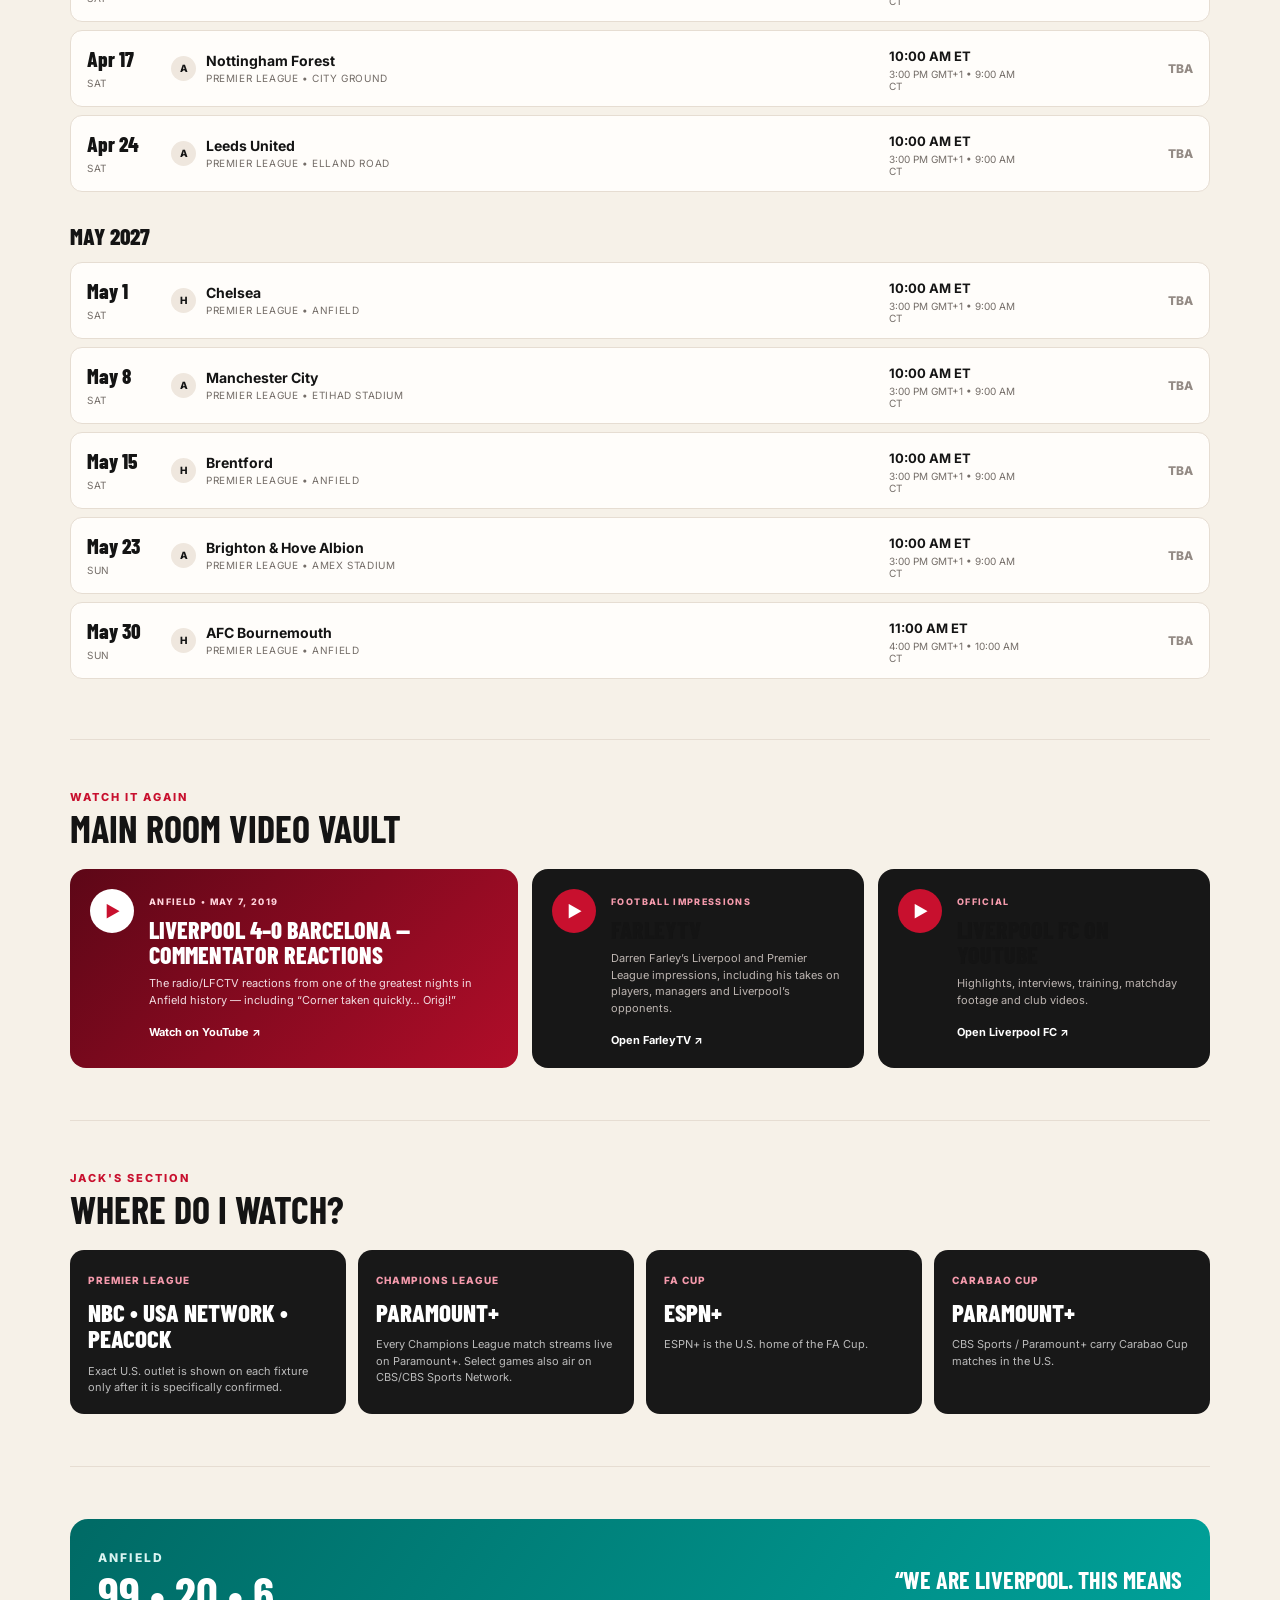
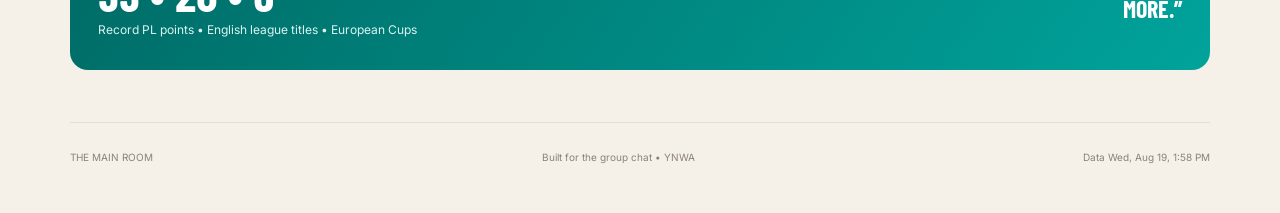
==== commit a590bed8: "Add Premier League and Champions League tabs" ====
--- a/index.html
+++ b/index.html
@@ -1,5 +1,6 @@
-<!doctype html><html lang="en"><head><meta charset="utf-8"><meta name="viewport" content="width=device-width,initial-scale=1,viewport-fit=cover"><meta name="theme-color" content="#8b0000"><title>The Main Room</title><meta name="description" content="Liverpool fixtures, results, US TV, tables, news and matchday info for The Main Room."><link rel="preconnect" href="https://fonts.googleapis.com"><link rel="preconnect" href="https://fonts.gstatic.com" crossorigin><link href="https://fonts.googleapis.com/css2?family=Barlow+Condensed:wght@600;700;800&family=Inter:wght@400;500;600;700&display=swap" rel="stylesheet"><link rel="stylesheet" href="styles.css"><link rel="stylesheet" href="enhancements.css"></head><body>
+<!doctype html><html lang="en"><head><meta charset="utf-8"><meta name="viewport" content="width=device-width,initial-scale=1,viewport-fit=cover"><meta name="theme-color" content="#8b0000"><title>The Main Room</title><meta name="description" content="Liverpool fixtures, results, US TV, tables, news and matchday info for The Main Room."><link rel="preconnect" href="https://fonts.googleapis.com"><link rel="preconnect" href="https://fonts.gstatic.com" crossorigin><link href="https://fonts.googleapis.com/css2?family=Barlow+Condensed:wght@600;700;800&family=Inter:wght@400;500;600;700&display=swap" rel="stylesheet"><link rel="stylesheet" href="styles.css"><link rel="stylesheet" href="enhancements.css"><link rel="stylesheet" href="competition.css"></head><body>
 <div class="top-strip"><span>THE MAIN ROOM • LIVERPOOL FC</span><div class="clocks"><span id="clockET">ET --:--</span><span id="clockUK">Liverpool --:--</span><span id="clockCT">CT --:--</span></div></div>
+<nav class="competition-tabs"><a class="active" href="index.html">Main Room</a><a href="premier-league.html">Premier League</a><a href="champions-league.html">Champions League</a></nav>
 <header class="hero"><div class="hero-inner"><div class="brand"><img src="https://a.espncdn.com/i/teamlogos/soccer/500/364.png" alt="Liverpool crest"><div><p class="eyebrow">YOU'LL NEVER WALK ALONE</p><h1>THE MAIN ROOM</h1></div></div><div class="hero-tools"><div class="hero-countdown"><span class="hero-countdown-title">COUNTDOWN TO NEXT KICKOFF</span><div class="digital-countdown" id="countdown"><div><b id="cdDays">--</b><span>DAYS</span></div><i>:</i><div><b id="cdHours">--</b><span>HOURS</span></div><i>:</i><div><b id="cdMinutes">--</b><span>MIN</span></div><i>:</i><div><b id="cdSeconds">--</b><span>SEC</span></div></div></div><div class="weather" id="weather"><span class="weather-icon">☁</span><div><strong>Liverpool</strong><span>Loading weather…</span></div></div></div></div></header>
 <section class="hero-quote-rail" aria-label="Main Room quotes"><p class="quote-label">OVERHEARD IN THE MAIN ROOM</p><div class="rotating-quote" id="rotatingQuote">“There’s nothing more dangerous than a 2-0 lead.” <span>— Matt Hurley</span></div><div class="quote-dots" id="quoteDots"></div></section>
 <nav class="nav"><a href="#next">Next Match</a><a href="#news">Latest News</a><a href="#tables">Tables</a><a href="#fixtures">Fixtures</a><a href="#videos">Video Vault</a><a href="#watch">Watch Guide</a></nav>
--- a/competition.css
+++ b/competition.css
@@ -0,0 +1 @@
+.competition-tabs{display:flex;gap:8px;align-items:center;padding:10px max(18px,calc((100vw - 1180px)/2));background:#111;border-bottom:1px solid #292929;overflow-x:auto}.competition-tabs a{flex:0 0 auto;padding:9px 14px;border-radius:999px;color:#d9d2ce;text-decoration:none;font:800 10px/1 Inter;letter-spacing:.08em;text-transform:uppercase}.competition-tabs a:hover,.competition-tabs a.active{background:#c8102e;color:#fff}.competition-hero{background:linear-gradient(135deg,#111 0%,#2a0a11 55%,#8b0018 100%);color:#fff;padding:42px 20px}.competition-hero-inner{max-width:1180px;margin:auto;display:flex;justify-content:space-between;gap:24px;align-items:end}.competition-hero h1{margin:4px 0 5px;font:800 clamp(42px,7vw,82px)/.92 "Barlow Condensed",sans-serif;text-transform:uppercase}.competition-hero p{margin:0;color:#d7c9cb}.competition-mark{font:800 52px/1 "Barlow Condensed",sans-serif;color:#f49aac}.competition-main{max-width:1180px;margin:auto;padding:28px 20px 60px}.week-list{display:grid;gap:10px}.week-block{border:1px solid #e4ded9;border-radius:14px;overflow:hidden;background:#fff}.week-block summary{list-style:none;cursor:pointer;padding:16px 18px;display:flex;justify-content:space-between;gap:12px;align-items:center;background:#faf8f6}.week-block summary::-webkit-details-marker{display:none}.week-block[open] summary{border-bottom:1px solid #e8e2de}.week-title{font:800 22px/1 "Barlow Condensed",sans-serif;text-transform:uppercase}.week-meta{font:700 10px/1 Inter;color:#766d67;text-transform:uppercase;letter-spacing:.05em}.week-games{padding:4px 14px 10px}.league-game{display:grid;grid-template-columns:115px 1fr 90px;gap:14px;align-items:center;padding:13px 2px;border-bottom:1px solid #eee9e5}.league-game:last-child{border-bottom:0}.league-date strong,.league-date span{display:block}.league-date strong{font-size:12px}.league-date span{font-size:10px;color:#817873;margin-top:3px}.league-pair{display:grid;grid-template-columns:minmax(0,1fr) 42px minmax(0,1fr);align-items:center;gap:8px;font-weight:700}.league-pair .home{text-align:right}.league-pair .away{text-align:left}.league-score{text-align:center;font:800 18px/1 "Barlow Condensed",sans-serif}.league-venue{text-align:right;font-size:10px;color:#817873}.competition-status{padding:20px;border:1px dashed #d8d0ca;border-radius:14px;background:#faf8f6;color:#665f5b;line-height:1.55}.competition-section{margin-top:30px}.competition-section .section-head{margin-bottom:14px}.current-week{border-color:#c8102e;box-shadow:0 0 0 1px rgba(200,16,46,.08)}.current-week summary{background:#fff5f6}.round-badge{display:inline-flex;margin-left:8px;padding:4px 7px;border-radius:999px;background:#c8102e;color:#fff;font:800 8px/1 Inter;letter-spacing:.08em;vertical-align:middle}.competition-table-wrap{overflow-x:auto;background:#fff;border-radius:14px;border:1px solid #e4ded9}.competition-table-wrap .standings-table{margin:0;width:100%}@media(max-width:720px){.competition-hero{padding:30px 18px}.competition-hero-inner{display:block}.competition-mark{margin-top:18px;font-size:36px}.competition-main{padding:20px 14px 45px}.week-block summary{padding:14px}.week-title{font-size:19px}.league-game{grid-template-columns:78px 1fr;padding:12px 0}.league-venue{display:none}.league-pair{grid-template-columns:minmax(0,1fr) 34px minmax(0,1fr);gap:5px;font-size:12px}.league-score{font-size:16px}.league-date strong{font-size:11px}.league-date span{font-size:9px}}
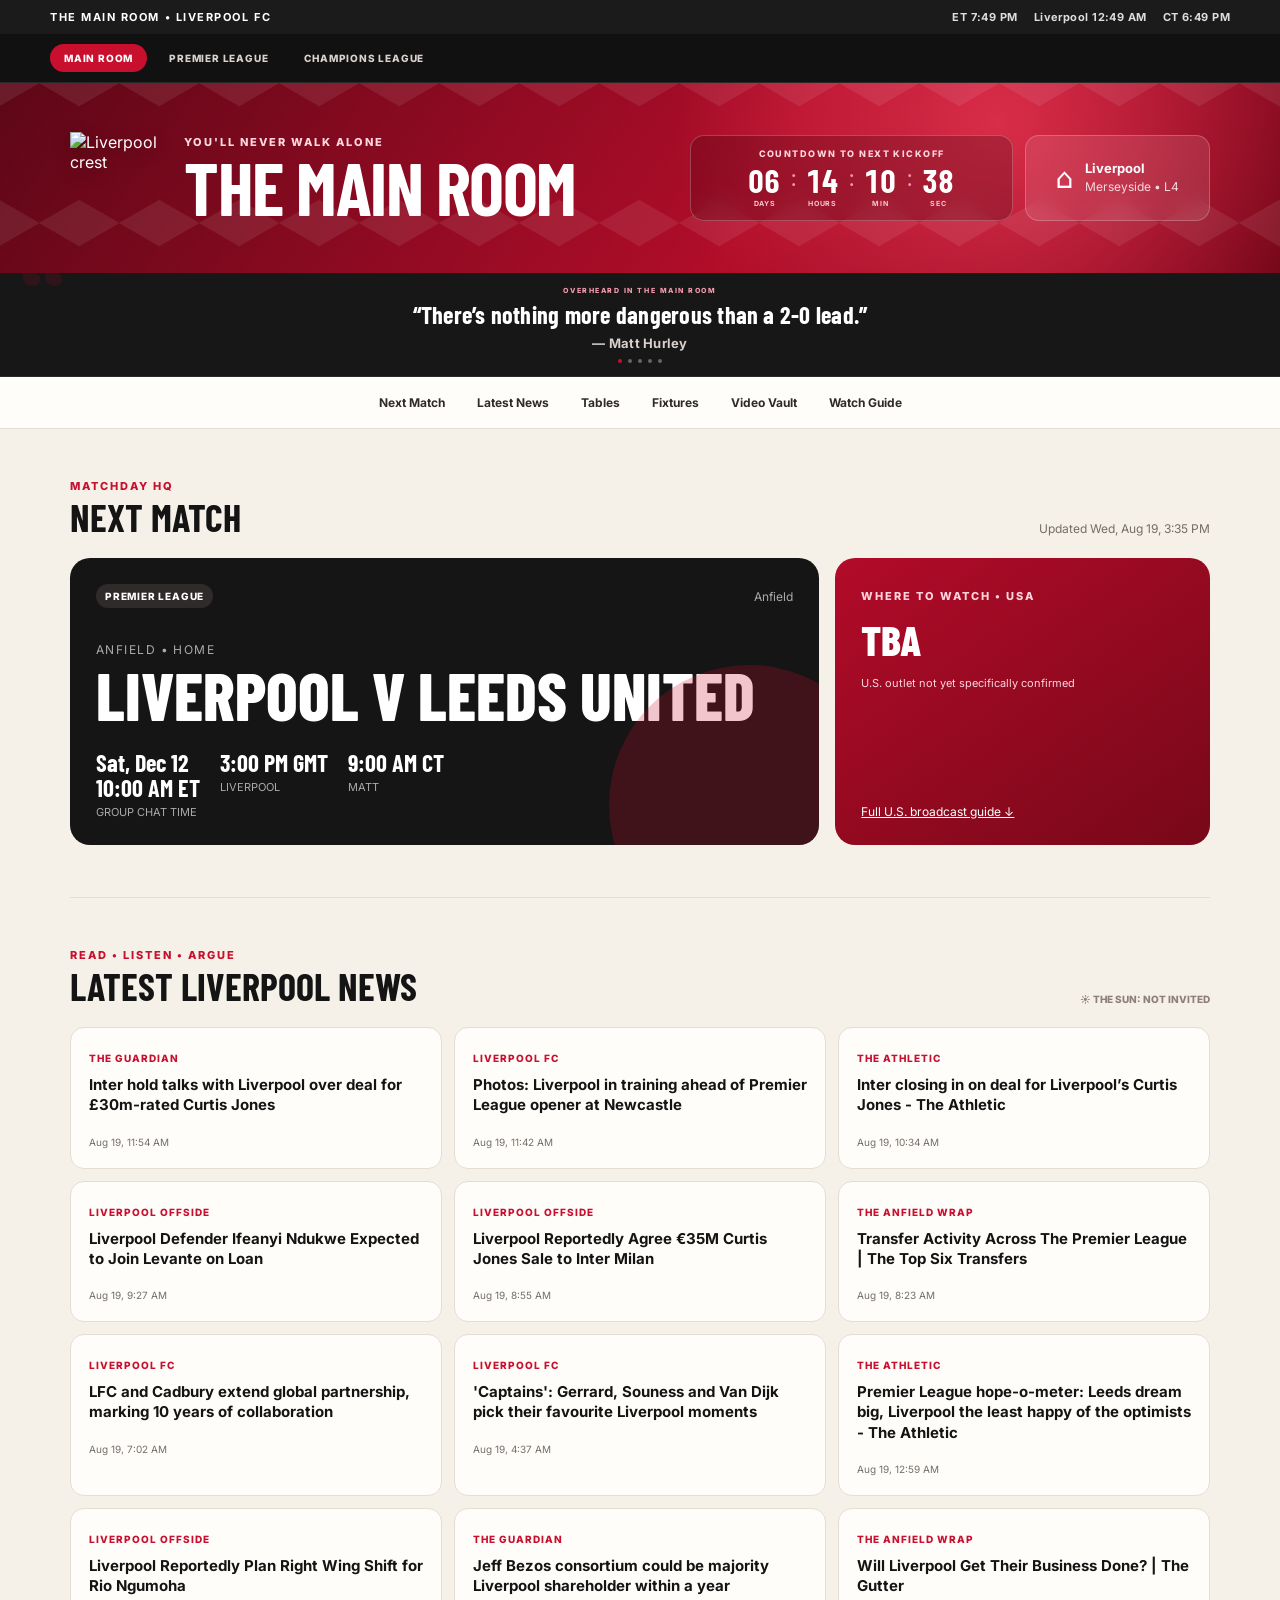
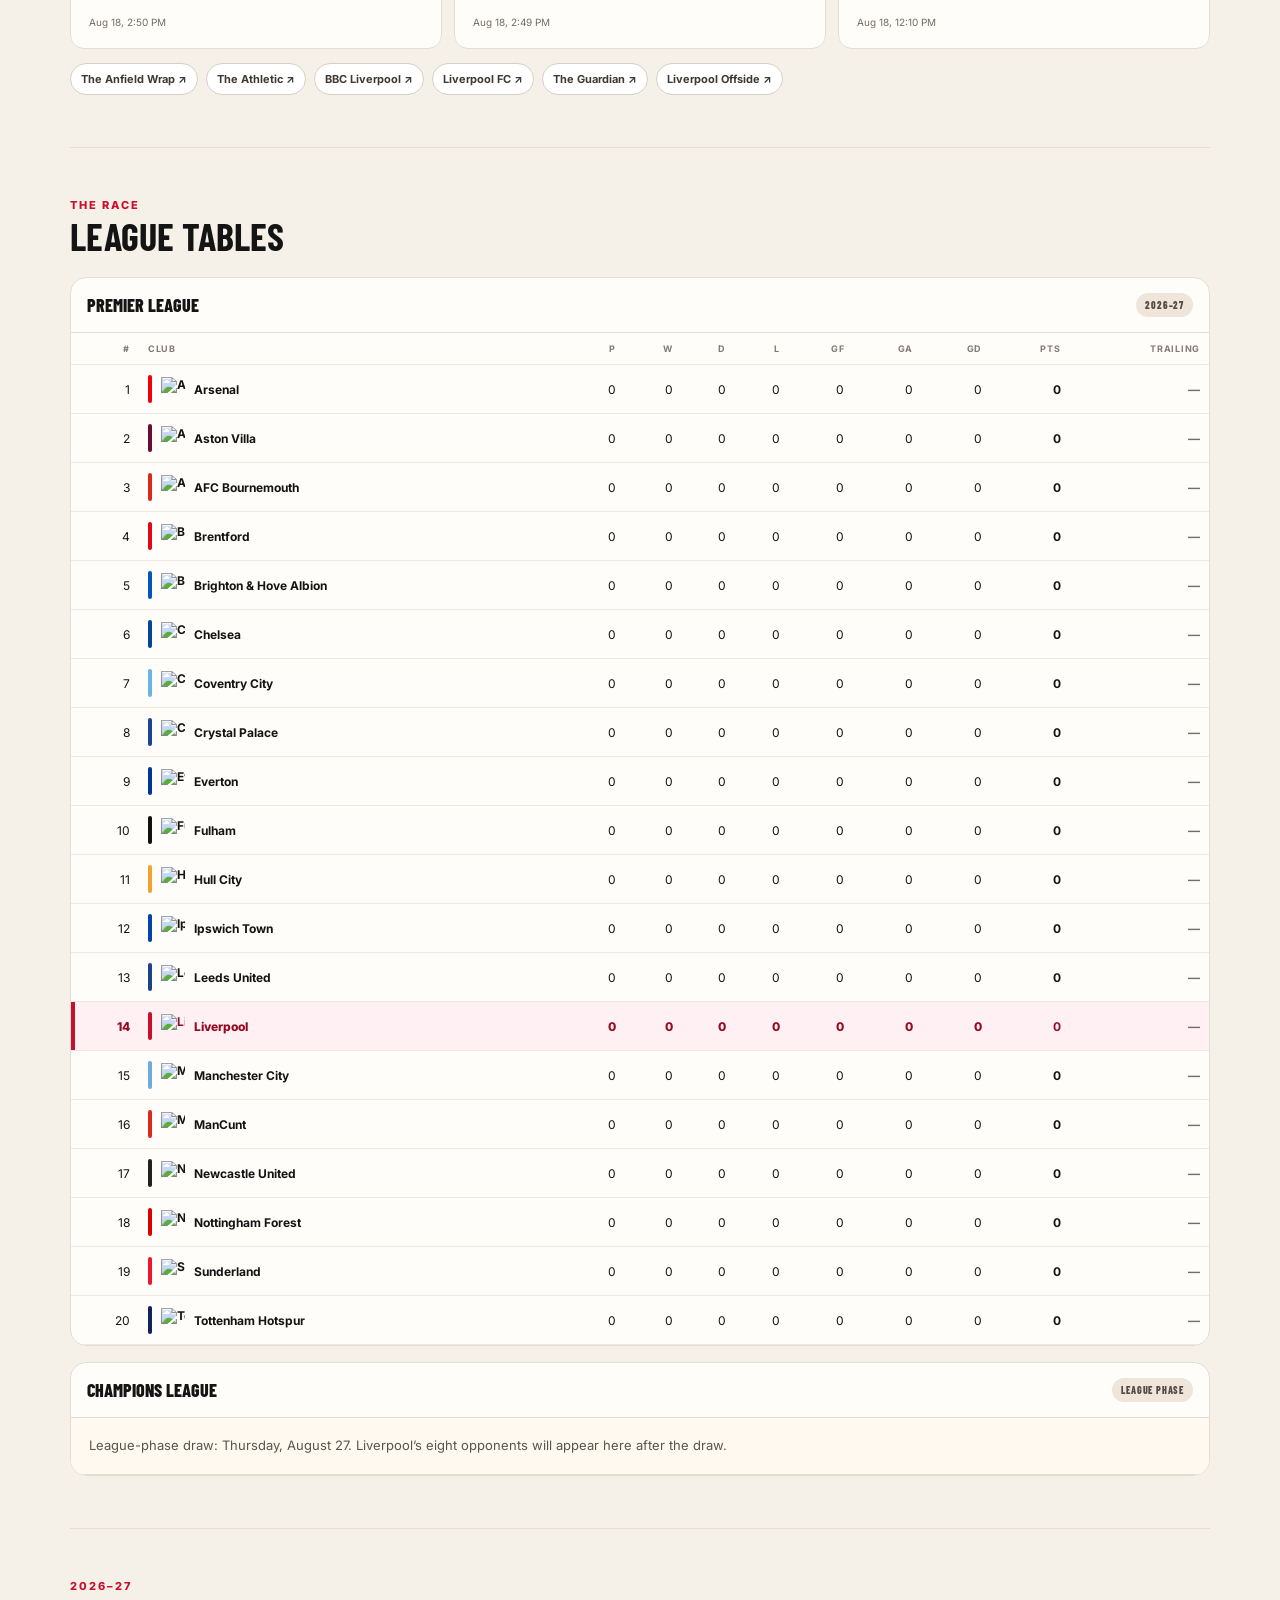
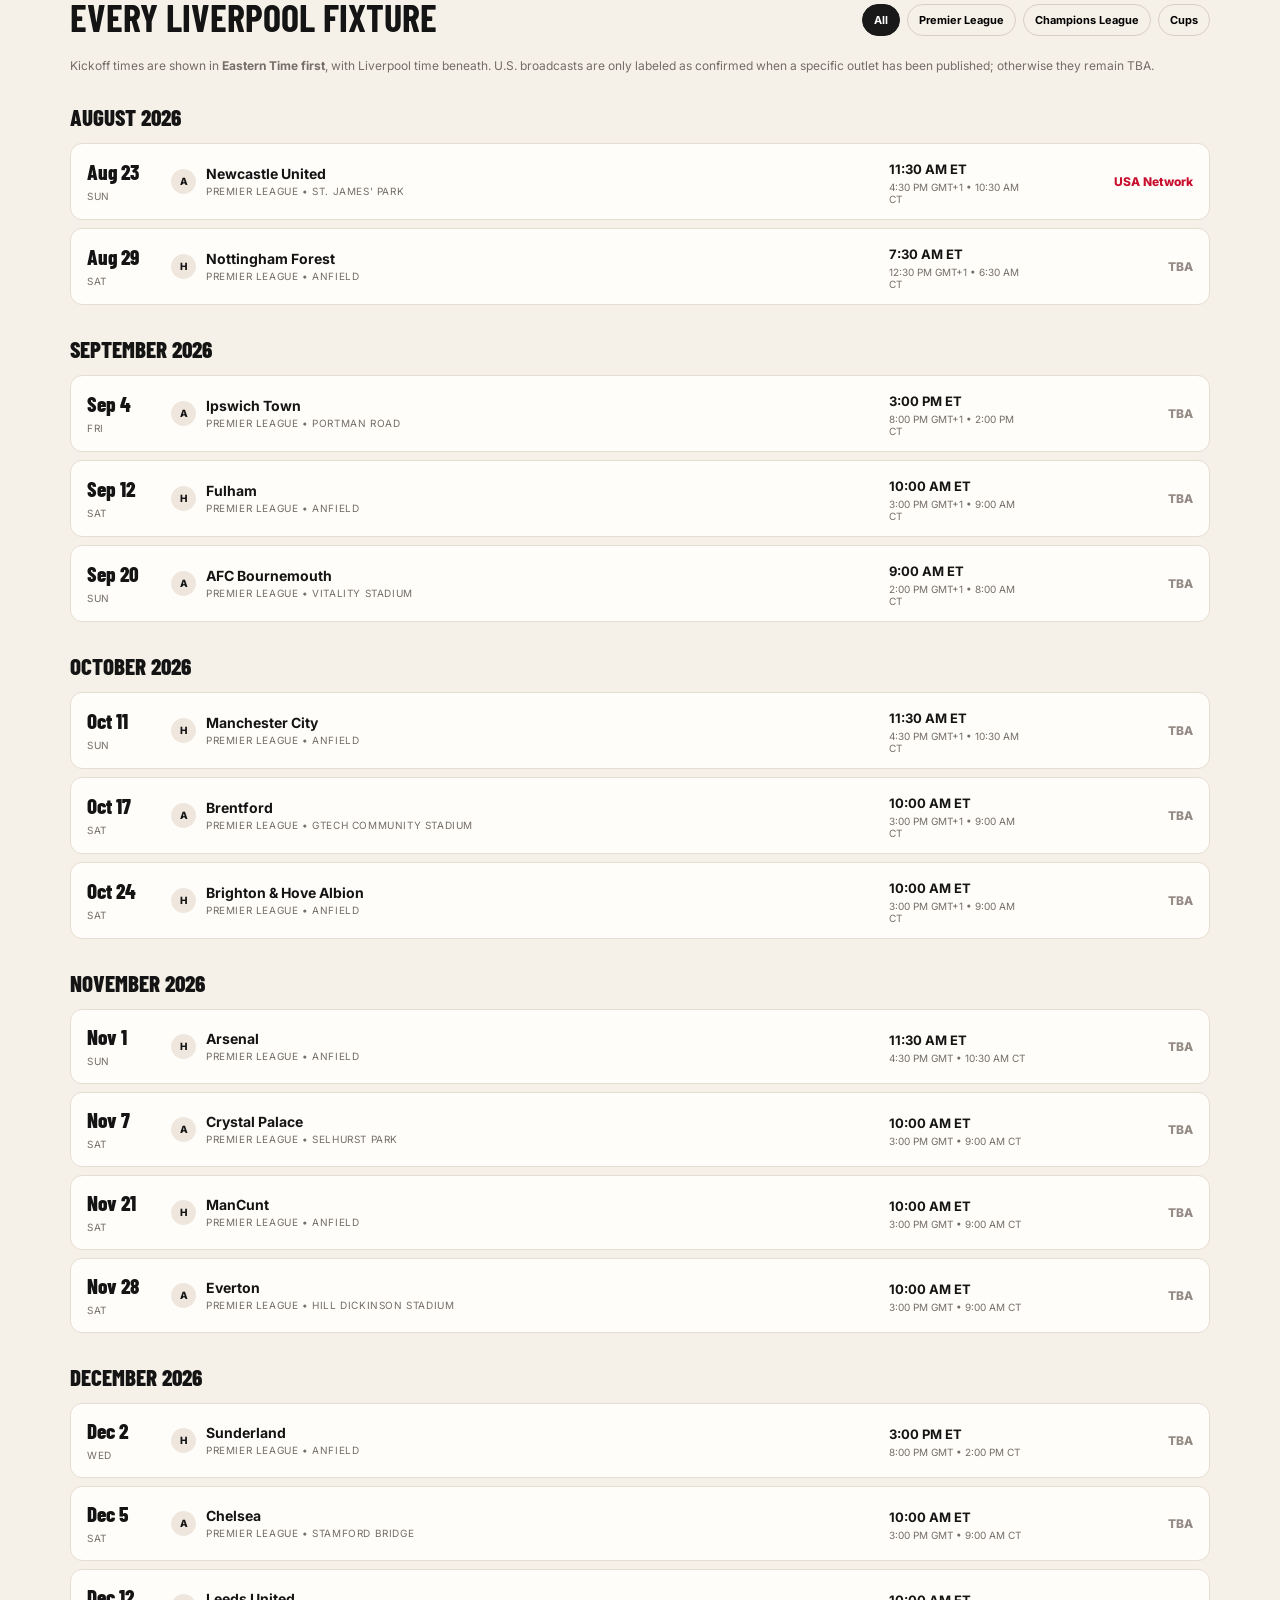
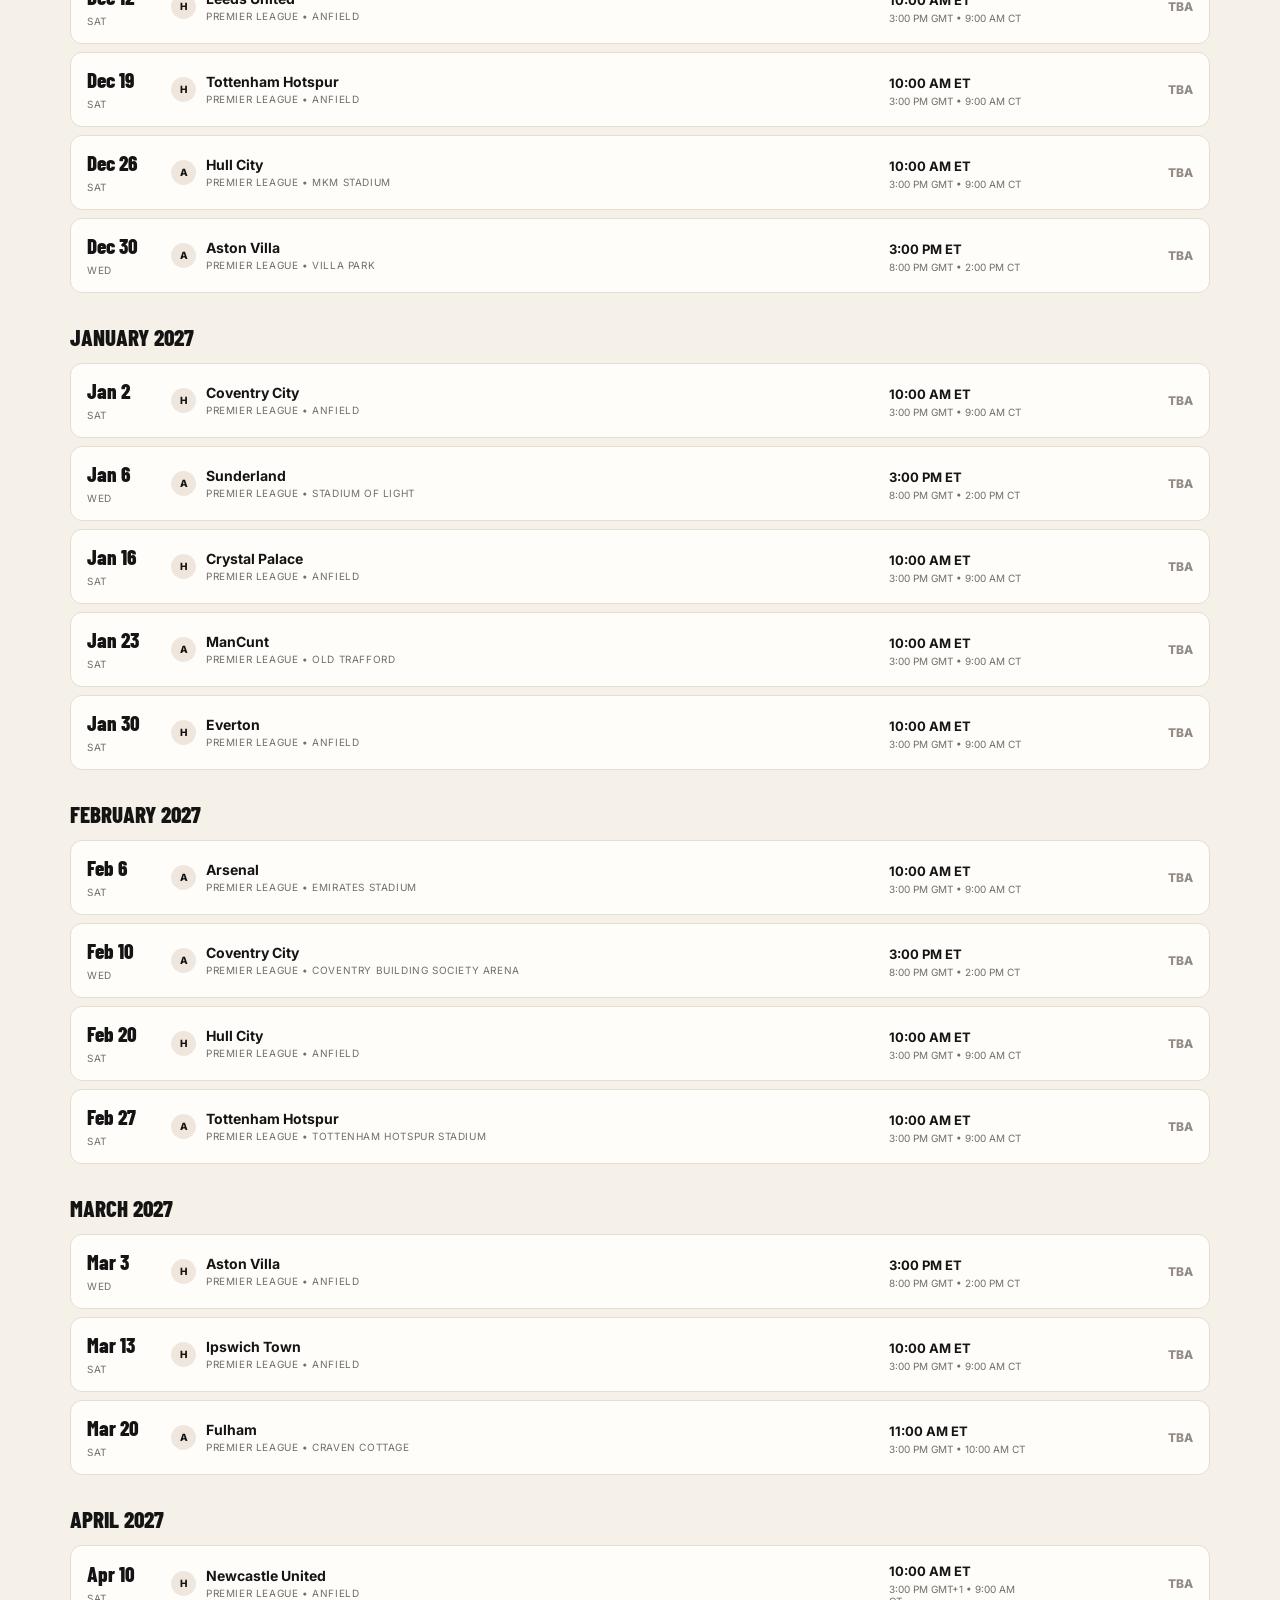
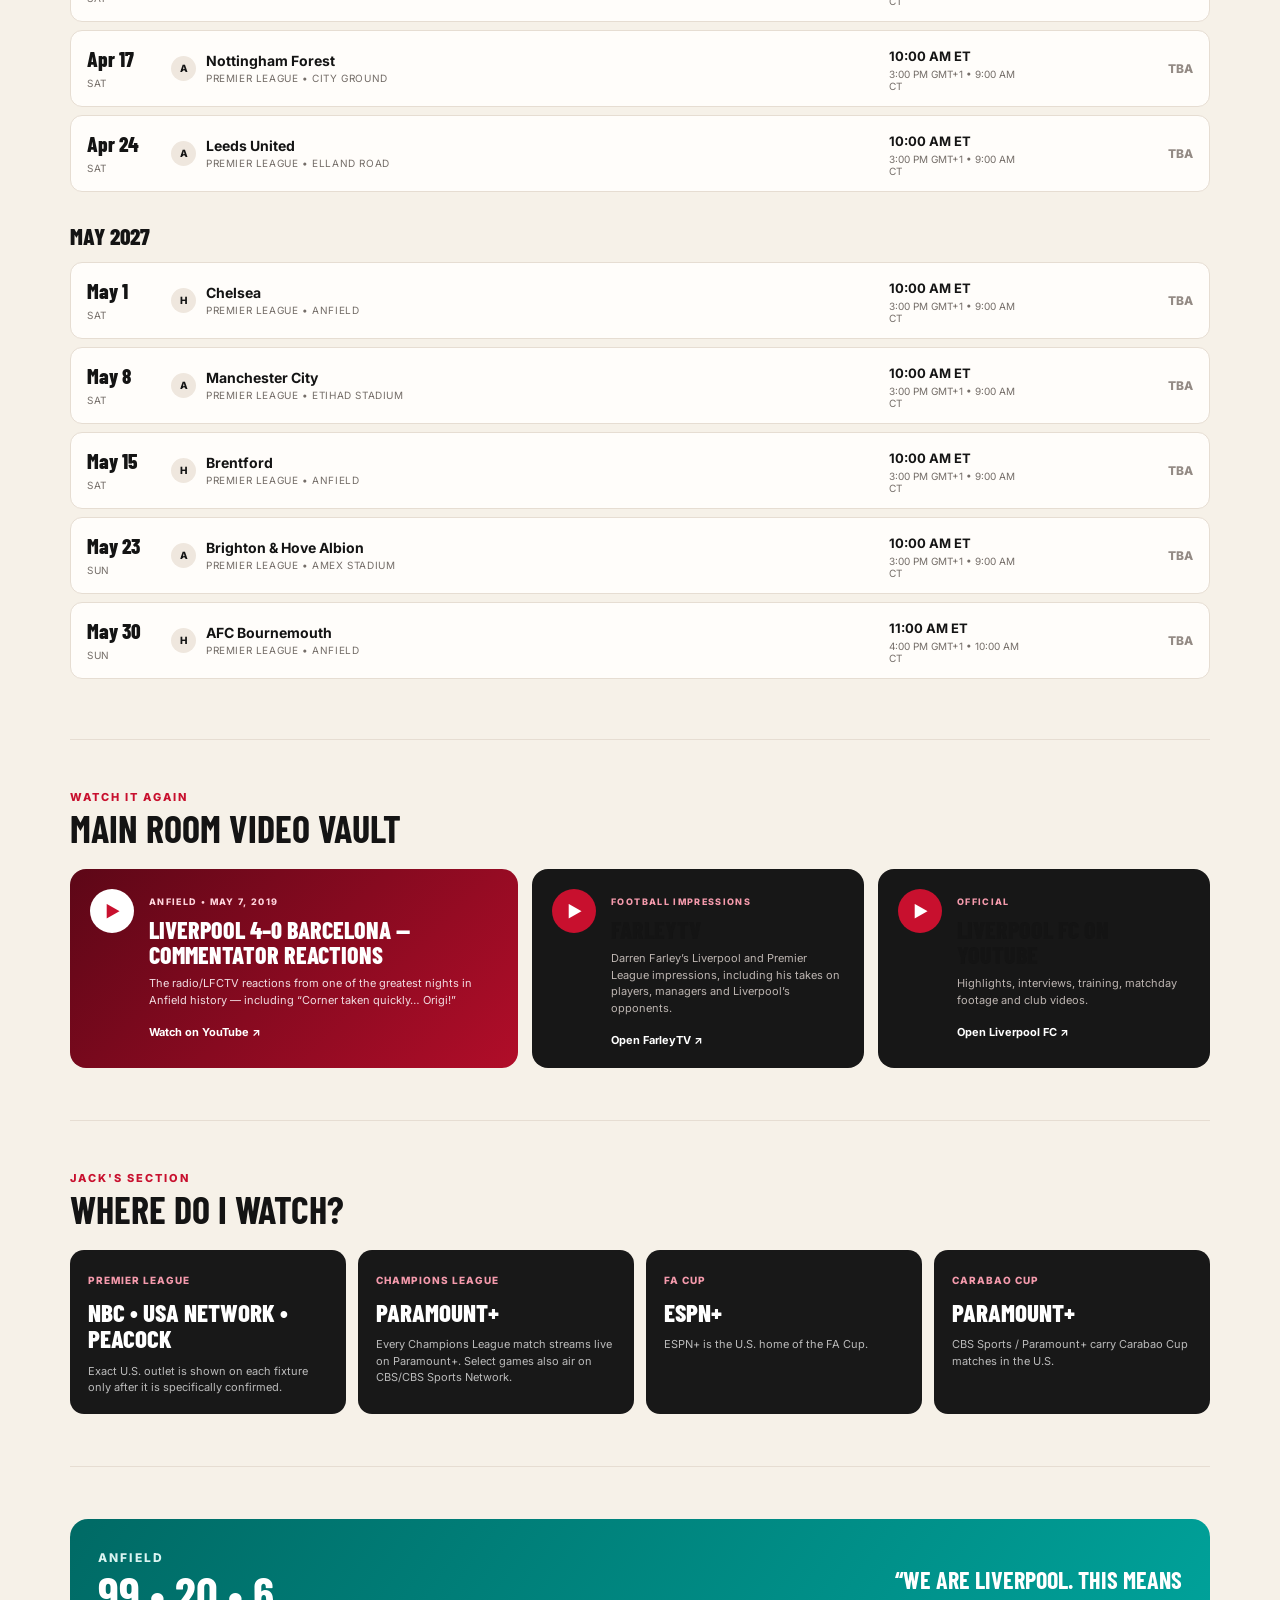
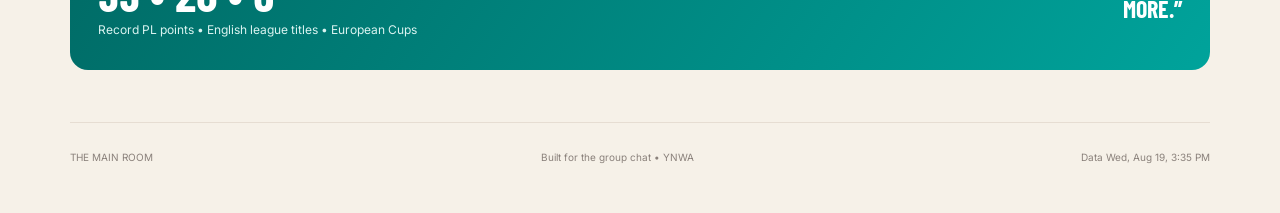
==== commit 06cadf4b: "Use Liverbird favicon and app icon on Main Room" ====
--- a/index.html
+++ b/index.html
@@ -1,4 +1,4 @@
-<!doctype html><html lang="en"><head><meta charset="utf-8"><meta name="viewport" content="width=device-width,initial-scale=1,viewport-fit=cover"><meta name="theme-color" content="#8b0000"><title>The Main Room</title><meta name="description" content="Liverpool fixtures, results, US TV, tables, news and matchday info for The Main Room."><link rel="preconnect" href="https://fonts.googleapis.com"><link rel="preconnect" href="https://fonts.gstatic.com" crossorigin><link href="https://fonts.googleapis.com/css2?family=Barlow+Condensed:wght@600;700;800&family=Inter:wght@400;500;600;700&display=swap" rel="stylesheet"><link rel="stylesheet" href="styles.css"><link rel="stylesheet" href="enhancements.css"><link rel="stylesheet" href="competition.css"></head><body>
+<!doctype html><html lang="en"><head><meta charset="utf-8"><meta name="viewport" content="width=device-width,initial-scale=1,viewport-fit=cover"><meta name="theme-color" content="#8b0000"><meta name="apple-mobile-web-app-capable" content="yes"><meta name="apple-mobile-web-app-title" content="The Main Room"><title>The Main Room</title><meta name="description" content="Liverpool fixtures, results, US TV, tables, news and matchday info for The Main Room."><link rel="icon" type="image/png" sizes="180x180" href="liverbird-icon.png"><link rel="apple-touch-icon" sizes="180x180" href="liverbird-icon.png"><link rel="manifest" href="site.webmanifest"><link rel="preconnect" href="https://fonts.googleapis.com"><link rel="preconnect" href="https://fonts.gstatic.com" crossorigin><link href="https://fonts.googleapis.com/css2?family=Barlow+Condensed:wght@600;700;800&family=Inter:wght@400;500;600;700&display=swap" rel="stylesheet"><link rel="stylesheet" href="styles.css"><link rel="stylesheet" href="enhancements.css"><link rel="stylesheet" href="competition.css"></head><body>
 <div class="top-strip"><span>THE MAIN ROOM • LIVERPOOL FC</span><div class="clocks"><span id="clockET">ET --:--</span><span id="clockUK">Liverpool --:--</span><span id="clockCT">CT --:--</span></div></div>
 <nav class="competition-tabs"><a class="active" href="index.html">Main Room</a><a href="premier-league.html">Premier League</a><a href="champions-league.html">Champions League</a></nav>
 <header class="hero"><div class="hero-inner"><div class="brand"><img src="https://a.espncdn.com/i/teamlogos/soccer/500/364.png" alt="Liverpool crest"><div><p class="eyebrow">YOU'LL NEVER WALK ALONE</p><h1>THE MAIN ROOM</h1></div></div><div class="hero-tools"><div class="hero-countdown"><span class="hero-countdown-title">COUNTDOWN TO NEXT KICKOFF</span><div class="digital-countdown" id="countdown"><div><b id="cdDays">--</b><span>DAYS</span></div><i>:</i><div><b id="cdHours">--</b><span>HOURS</span></div><i>:</i><div><b id="cdMinutes">--</b><span>MIN</span></div><i>:</i><div><b id="cdSeconds">--</b><span>SEC</span></div></div></div><div class="weather" id="weather"><span class="weather-icon">☁</span><div><strong>Liverpool</strong><span>Loading weather…</span></div></div></div></div></header>
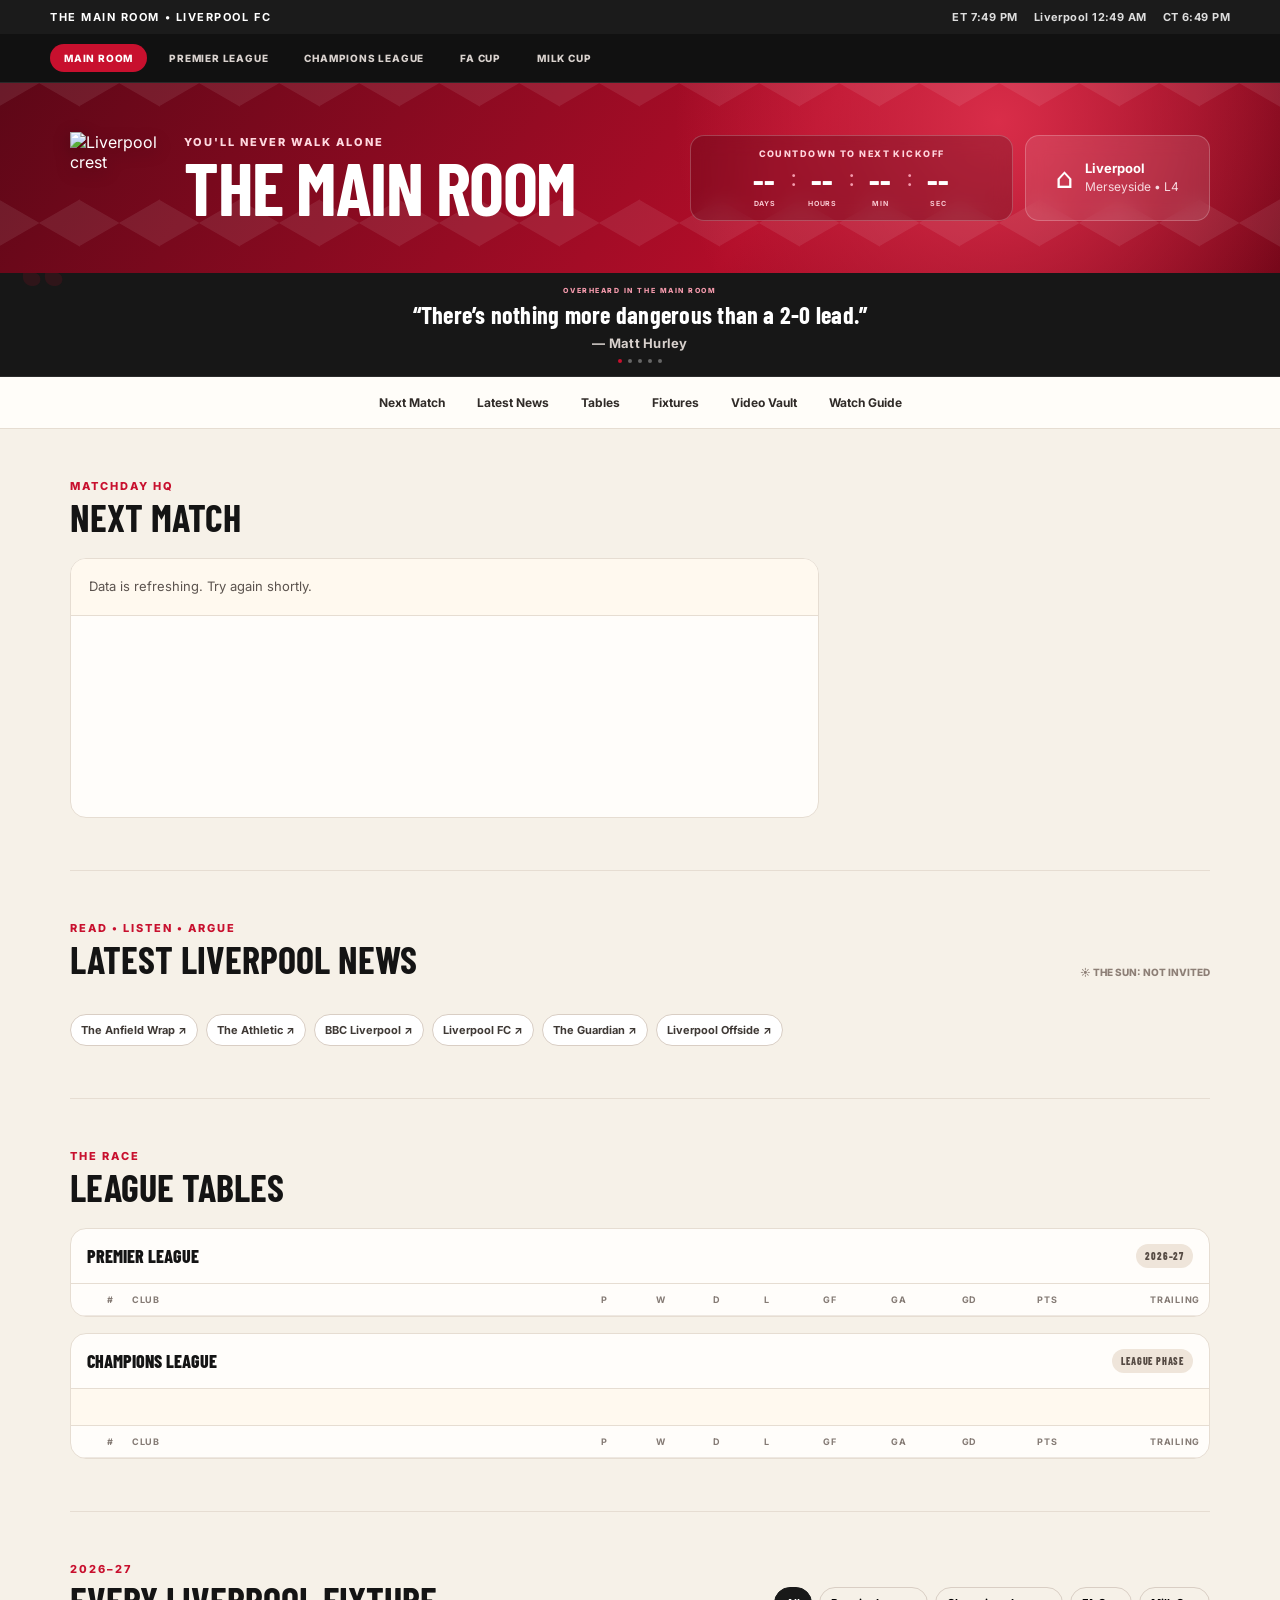
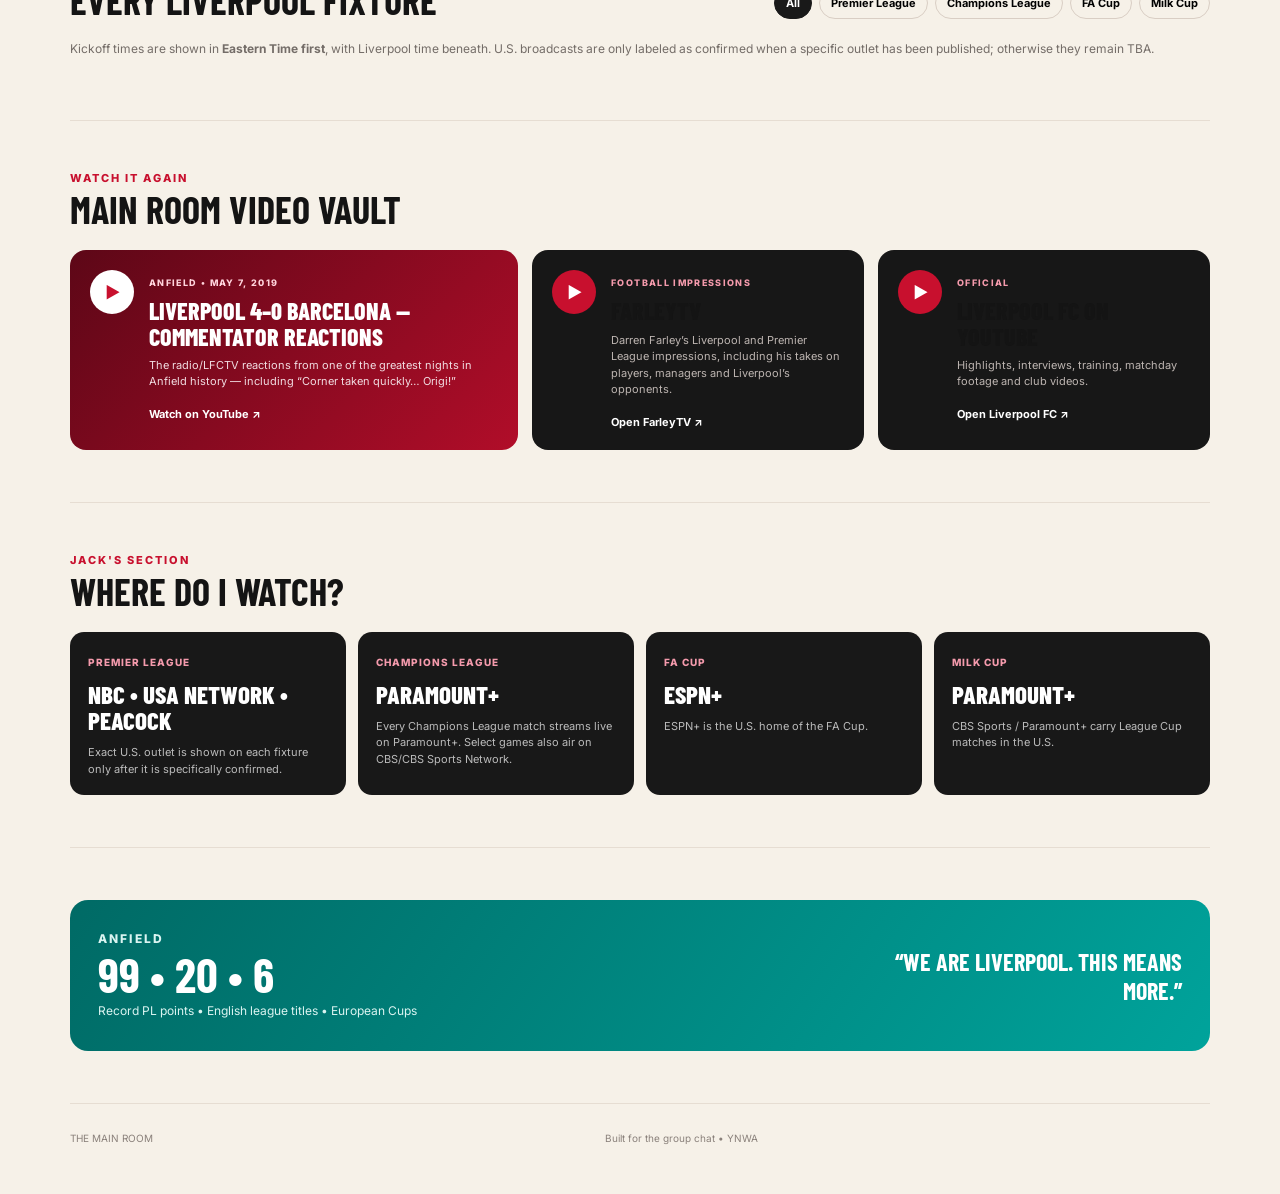
==== commit 2c847983: "Add FA Cup and Milk Cup to Main Room navigation and fixtures" ====
--- a/index.html
+++ b/index.html
@@ -1,6 +1,6 @@
 <!doctype html><html lang="en"><head><meta charset="utf-8"><meta name="viewport" content="width=device-width,initial-scale=1,viewport-fit=cover"><meta name="theme-color" content="#8b0000"><meta name="apple-mobile-web-app-capable" content="yes"><meta name="apple-mobile-web-app-title" content="The Main Room"><title>The Main Room</title><meta name="description" content="Liverpool fixtures, results, US TV, tables, news and matchday info for The Main Room."><link rel="icon" type="image/png" sizes="180x180" href="liverbird-icon.png"><link rel="apple-touch-icon" sizes="180x180" href="liverbird-icon.png"><link rel="manifest" href="site.webmanifest"><link rel="preconnect" href="https://fonts.googleapis.com"><link rel="preconnect" href="https://fonts.gstatic.com" crossorigin><link href="https://fonts.googleapis.com/css2?family=Barlow+Condensed:wght@600;700;800&family=Inter:wght@400;500;600;700&display=swap" rel="stylesheet"><link rel="stylesheet" href="styles.css"><link rel="stylesheet" href="enhancements.css"><link rel="stylesheet" href="competition.css"></head><body>
 <div class="top-strip"><span>THE MAIN ROOM • LIVERPOOL FC</span><div class="clocks"><span id="clockET">ET --:--</span><span id="clockUK">Liverpool --:--</span><span id="clockCT">CT --:--</span></div></div>
-<nav class="competition-tabs"><a class="active" href="index.html">Main Room</a><a href="premier-league.html">Premier League</a><a href="champions-league.html">Champions League</a></nav>
+<nav class="competition-tabs"><a class="active" href="index.html">Main Room</a><a href="premier-league.html">Premier League</a><a href="champions-league.html">Champions League</a><a href="fa-cup.html">FA Cup</a><a href="milk-cup.html">Milk Cup</a></nav>
 <header class="hero"><div class="hero-inner"><div class="brand"><img src="https://a.espncdn.com/i/teamlogos/soccer/500/364.png" alt="Liverpool crest"><div><p class="eyebrow">YOU'LL NEVER WALK ALONE</p><h1>THE MAIN ROOM</h1></div></div><div class="hero-tools"><div class="hero-countdown"><span class="hero-countdown-title">COUNTDOWN TO NEXT KICKOFF</span><div class="digital-countdown" id="countdown"><div><b id="cdDays">--</b><span>DAYS</span></div><i>:</i><div><b id="cdHours">--</b><span>HOURS</span></div><i>:</i><div><b id="cdMinutes">--</b><span>MIN</span></div><i>:</i><div><b id="cdSeconds">--</b><span>SEC</span></div></div></div><div class="weather" id="weather"><span class="weather-icon">☁</span><div><strong>Liverpool</strong><span>Loading weather…</span></div></div></div></div></header>
 <section class="hero-quote-rail" aria-label="Main Room quotes"><p class="quote-label">OVERHEARD IN THE MAIN ROOM</p><div class="rotating-quote" id="rotatingQuote">“There’s nothing more dangerous than a 2-0 lead.” <span>— Matt Hurley</span></div><div class="quote-dots" id="quoteDots"></div></section>
 <nav class="nav"><a href="#next">Next Match</a><a href="#news">Latest News</a><a href="#tables">Tables</a><a href="#fixtures">Fixtures</a><a href="#videos">Video Vault</a><a href="#watch">Watch Guide</a></nav>
@@ -8,8 +8,8 @@
 <section id="next" class="section"><div class="section-head"><div><p class="eyebrow red">MATCHDAY HQ</p><h2>Next Match</h2></div><span class="updated" id="updated"></span></div><div id="nextMatch" class="next-grid skeleton"></div></section>
 <section id="news" class="section"><div class="section-head"><div><p class="eyebrow red">READ • LISTEN • ARGUE</p><h2>Latest Liverpool News</h2></div><span class="no-sun">☀︎ THE SUN: NOT INVITED</span></div><div id="newsGrid" class="news-grid"></div><div class="source-links"><a href="https://www.theanfieldwrap.com/" target="_blank">The Anfield Wrap ↗</a><a href="https://www.nytimes.com/athletic/football/team/liverpool/" target="_blank">The Athletic ↗</a><a href="https://www.bbc.com/sport/football/teams/liverpool" target="_blank">BBC Liverpool ↗</a><a href="https://www.liverpoolfc.com/news" target="_blank">Liverpool FC ↗</a><a href="https://www.theguardian.com/football/liverpool" target="_blank">The Guardian ↗</a><a href="https://liverpooloffside.sbnation.com/" target="_blank">Liverpool Offside ↗</a></div></section>
 <section id="tables" class="section"><div class="section-head"><div><p class="eyebrow red">THE RACE</p><h2>League Tables</h2></div></div><div class="tables-grid standings-grid"><div class="panel"><div class="panel-title"><span>Premier League</span><span class="mini-badge">2026–27</span></div><div class="table-wrap"><table id="plTable" class="standings-table"><thead><tr><th>#</th><th>Club</th><th>P</th><th>W</th><th>D</th><th>L</th><th>GF</th><th>GA</th><th>GD</th><th>Pts</th><th>Trailing</th></tr></thead><tbody></tbody></table></div></div><div class="panel"><div class="panel-title"><span>Champions League</span><span class="mini-badge">League phase</span></div><div id="uclStatus" class="ucl-status"></div><div class="table-wrap"><table id="uclTable" class="standings-table"><thead><tr><th>#</th><th>Club</th><th>P</th><th>W</th><th>D</th><th>L</th><th>GF</th><th>GA</th><th>GD</th><th>Pts</th><th>Trailing</th></tr></thead><tbody></tbody></table></div></div></div></section>
-<section id="fixtures" class="section"><div class="section-head"><div><p class="eyebrow red">2026–27</p><h2>Every Liverpool Fixture</h2></div><div class="filters"><button class="active" data-filter="All">All</button><button data-filter="Premier League">Premier League</button><button data-filter="Champions League">Champions League</button><button data-filter="Cups">Cups</button></div></div><p class="note">Kickoff times are shown in <b>Eastern Time first</b>, with Liverpool time beneath. U.S. broadcasts are only labeled as confirmed when a specific outlet has been published; otherwise they remain TBA.</p><div id="fixtureList"></div></section>
+<section id="fixtures" class="section"><div class="section-head"><div><p class="eyebrow red">2026–27</p><h2>Every Liverpool Fixture</h2></div><div class="filters"><button class="active" data-filter="All">All</button><button data-filter="Premier League">Premier League</button><button data-filter="Champions League">Champions League</button><button data-filter="FA Cup">FA Cup</button><button data-filter="Carabao Cup">Milk Cup</button></div></div><p class="note">Kickoff times are shown in <b>Eastern Time first</b>, with Liverpool time beneath. U.S. broadcasts are only labeled as confirmed when a specific outlet has been published; otherwise they remain TBA.</p><div id="fixtureList"></div></section>
 <section id="videos" class="section"><div class="section-head"><div><p class="eyebrow red">WATCH IT AGAIN</p><h2>Main Room Video Vault</h2></div></div><div class="video-grid"><a class="video-card featured" href="https://youtu.be/pkEpLtePJm0?si=sweTHQJq34jnSiDV" target="_blank" rel="noopener"><div class="video-play">▶</div><div><span class="video-kicker">ANFIELD • MAY 7, 2019</span><h3>Liverpool 4–0 Barcelona — Commentator Reactions</h3><p>The radio/LFCTV reactions from one of the greatest nights in Anfield history — including “Corner taken quickly… Origi!”</p><strong>Watch on YouTube ↗</strong></div></a><a class="video-card" href="https://www.youtube.com/channel/UCEK2PZR_LvdYXL2mnYKI4FQ" target="_blank" rel="noopener"><div class="video-play">▶</div><div><span class="video-kicker">FOOTBALL IMPRESSIONS</span><h3>FarleyTV</h3><p>Darren Farley’s Liverpool and Premier League impressions, including his takes on players, managers and Liverpool’s opponents.</p><strong>Open FarleyTV ↗</strong></div></a><a class="video-card" href="https://www.youtube.com/@LiverpoolFC" target="_blank" rel="noopener"><div class="video-play">▶</div><div><span class="video-kicker">OFFICIAL</span><h3>Liverpool FC on YouTube</h3><p>Highlights, interviews, training, matchday footage and club videos.</p><strong>Open Liverpool FC ↗</strong></div></a></div></section>
-<section id="watch" class="section"><div class="section-head"><div><p class="eyebrow red">JACK'S SECTION</p><h2>Where Do I Watch?</h2></div></div><div class="watch-grid"><div class="rights-card"><span class="competition">Premier League</span><strong>NBC • USA Network • Peacock</strong><p>Exact U.S. outlet is shown on each fixture only after it is specifically confirmed.</p></div><div class="rights-card"><span class="competition">Champions League</span><strong>Paramount+</strong><p>Every Champions League match streams live on Paramount+. Select games also air on CBS/CBS Sports Network.</p></div><div class="rights-card"><span class="competition">FA Cup</span><strong>ESPN+</strong><p>ESPN+ is the U.S. home of the FA Cup.</p></div><div class="rights-card"><span class="competition">Carabao Cup</span><strong>Paramount+</strong><p>CBS Sports / Paramount+ carry Carabao Cup matches in the U.S.</p></div></div></section>
+<section id="watch" class="section"><div class="section-head"><div><p class="eyebrow red">JACK'S SECTION</p><h2>Where Do I Watch?</h2></div></div><div class="watch-grid"><div class="rights-card"><span class="competition">Premier League</span><strong>NBC • USA Network • Peacock</strong><p>Exact U.S. outlet is shown on each fixture only after it is specifically confirmed.</p></div><div class="rights-card"><span class="competition">Champions League</span><strong>Paramount+</strong><p>Every Champions League match streams live on Paramount+. Select games also air on CBS/CBS Sports Network.</p></div><div class="rights-card"><span class="competition">FA Cup</span><strong>ESPN+</strong><p>ESPN+ is the U.S. home of the FA Cup.</p></div><div class="rights-card"><span class="competition">Milk Cup</span><strong>Paramount+</strong><p>CBS Sports / Paramount+ carry League Cup matches in the U.S.</p></div></div></section>
 <section class="section quick"><div class="quick-card"><div><p class="eyebrow">ANFIELD</p><h2>99 • 20 • 6</h2><p>Record PL points • English league titles • European Cups</p></div><div class="kop-quote">“We are Liverpool. This means more.”</div></div></section>
-</main><footer><span>THE MAIN ROOM</span><span>Built for the group chat • YNWA</span><span id="footerUpdated"></span></footer><script src="app.js"></script></body></html>+</main><footer><span>THE MAIN ROOM</span><span>Built for the group chat • YNWA</span><span id="footerUpdated"></span></footer><script src="app.js"></script><script src="site-chrome.js"></script></body></html>
--- a/competition.css
+++ b/competition.css
@@ -1 +1 @@
-.competition-tabs{display:flex;gap:8px;align-items:center;padding:10px max(18px,calc((100vw - 1180px)/2));background:#111;border-bottom:1px solid #292929;overflow-x:auto}.competition-tabs a{flex:0 0 auto;padding:9px 14px;border-radius:999px;color:#d9d2ce;text-decoration:none;font:800 10px/1 Inter;letter-spacing:.08em;text-transform:uppercase}.competition-tabs a:hover,.competition-tabs a.active{background:#c8102e;color:#fff}.competition-hero{background:linear-gradient(135deg,#111 0%,#2a0a11 55%,#8b0018 100%);color:#fff;padding:42px 20px}.competition-hero-inner{max-width:1180px;margin:auto;display:flex;justify-content:space-between;gap:24px;align-items:end}.competition-hero h1{margin:4px 0 5px;font:800 clamp(42px,7vw,82px)/.92 "Barlow Condensed",sans-serif;text-transform:uppercase}.competition-hero p{margin:0;color:#d7c9cb}.competition-mark{font:800 52px/1 "Barlow Condensed",sans-serif;color:#f49aac}.competition-main{max-width:1180px;margin:auto;padding:28px 20px 60px}.week-list{display:grid;gap:10px}.week-block{border:1px solid #e4ded9;border-radius:14px;overflow:hidden;background:#fff}.week-block summary{list-style:none;cursor:pointer;padding:16px 18px;display:flex;justify-content:space-between;gap:12px;align-items:center;background:#faf8f6}.week-block summary::-webkit-details-marker{display:none}.week-block[open] summary{border-bottom:1px solid #e8e2de}.week-title{font:800 22px/1 "Barlow Condensed",sans-serif;text-transform:uppercase}.week-meta{font:700 10px/1 Inter;color:#766d67;text-transform:uppercase;letter-spacing:.05em}.week-games{padding:4px 14px 10px}.league-game{display:grid;grid-template-columns:115px 1fr 90px;gap:14px;align-items:center;padding:13px 2px;border-bottom:1px solid #eee9e5}.league-game:last-child{border-bottom:0}.league-date strong,.league-date span{display:block}.league-date strong{font-size:12px}.league-date span{font-size:10px;color:#817873;margin-top:3px}.league-pair{display:grid;grid-template-columns:minmax(0,1fr) 42px minmax(0,1fr);align-items:center;gap:8px;font-weight:700}.league-pair .home{text-align:right}.league-pair .away{text-align:left}.league-score{text-align:center;font:800 18px/1 "Barlow Condensed",sans-serif}.league-venue{text-align:right;font-size:10px;color:#817873}.competition-status{padding:20px;border:1px dashed #d8d0ca;border-radius:14px;background:#faf8f6;color:#665f5b;line-height:1.55}.competition-section{margin-top:30px}.competition-section .section-head{margin-bottom:14px}.current-week{border-color:#c8102e;box-shadow:0 0 0 1px rgba(200,16,46,.08)}.current-week summary{background:#fff5f6}.round-badge{display:inline-flex;margin-left:8px;padding:4px 7px;border-radius:999px;background:#c8102e;color:#fff;font:800 8px/1 Inter;letter-spacing:.08em;vertical-align:middle}.competition-table-wrap{overflow-x:auto;background:#fff;border-radius:14px;border:1px solid #e4ded9}.competition-table-wrap .standings-table{margin:0;width:100%}@media(max-width:720px){.competition-hero{padding:30px 18px}.competition-hero-inner{display:block}.competition-mark{margin-top:18px;font-size:36px}.competition-main{padding:20px 14px 45px}.week-block summary{padding:14px}.week-title{font-size:19px}.league-game{grid-template-columns:78px 1fr;padding:12px 0}.league-venue{display:none}.league-pair{grid-template-columns:minmax(0,1fr) 34px minmax(0,1fr);gap:5px;font-size:12px}.league-score{font-size:16px}.league-date strong{font-size:11px}.league-date span{font-size:9px}}+.competition-tabs{display:flex;gap:8px;align-items:center;padding:10px max(18px,calc((100vw - 1180px)/2));background:#111;border-bottom:1px solid #292929;overflow-x:auto}.competition-tabs a{flex:0 0 auto;padding:9px 14px;border-radius:999px;color:#d9d2ce;text-decoration:none;font:800 10px/1 Inter;letter-spacing:.08em;text-transform:uppercase}.competition-tabs a:hover,.competition-tabs a.active{background:#c8102e;color:#fff}.competition-hero{background:linear-gradient(135deg,#111 0%,#2a0a11 55%,#8b0018 100%);color:#fff;padding:42px 20px}.competition-hero-inner{max-width:1180px;margin:auto;display:flex;justify-content:space-between;gap:24px;align-items:end}.competition-hero h1{margin:4px 0 5px;font:800 clamp(42px,7vw,82px)/.92 "Barlow Condensed",sans-serif;text-transform:uppercase}.competition-hero p{margin:0;color:#d7c9cb}.competition-mark{font:800 52px/1 "Barlow Condensed",sans-serif;color:#f49aac}.competition-main{max-width:1180px;margin:auto;padding:28px 20px 60px}.week-list{display:grid;gap:10px}.week-block{border:1px solid #e4ded9;border-radius:14px;overflow:hidden;background:#fff}.week-block summary{list-style:none;cursor:pointer;padding:16px 18px;display:flex;justify-content:space-between;gap:12px;align-items:center;background:#faf8f6}.week-block summary::-webkit-details-marker{display:none}.week-block[open] summary{border-bottom:1px solid #e8e2de}.week-title{font:800 22px/1 "Barlow Condensed",sans-serif;text-transform:uppercase}.week-meta{font:700 10px/1 Inter;color:#766d67;text-transform:uppercase;letter-spacing:.05em}.week-games{padding:4px 14px 10px}.league-game{display:grid;grid-template-columns:115px 1fr 90px;gap:14px;align-items:center;padding:13px 2px;border-bottom:1px solid #eee9e5}.league-game:last-child{border-bottom:0}.league-game.is-live{background:#fff8f8}.league-date strong,.league-date span{display:block}.league-date strong{font-size:12px}.league-date span{font-size:10px;color:#817873;margin-top:3px}.league-pair{display:grid;grid-template-columns:minmax(0,1fr) 54px minmax(0,1fr);align-items:center;gap:8px;font-weight:700}.league-pair .home{text-align:right}.league-pair .away{text-align:left}.league-score{text-align:center;font:800 18px/1 "Barlow Condensed",sans-serif}.live-badge,.final-badge{display:block;margin-top:5px;font:800 7px/1 Inter;letter-spacing:.08em;text-transform:uppercase}.live-badge{color:#c8102e}.final-badge{color:#766d67}.league-venue{text-align:right;font-size:10px;color:#817873}.competition-status{padding:20px;border:1px dashed #d8d0ca;border-radius:14px;background:#faf8f6;color:#665f5b;line-height:1.55}.competition-section{margin-top:30px}.competition-section .section-head{margin-bottom:14px}.current-week{border-color:#c8102e;box-shadow:0 0 0 1px rgba(200,16,46,.08)}.current-week summary{background:#fff5f6}.round-badge{display:inline-flex;margin-left:8px;padding:4px 7px;border-radius:999px;background:#c8102e;color:#fff;font:800 8px/1 Inter;letter-spacing:.08em;vertical-align:middle}.competition-table-wrap{overflow-x:auto;background:#fff;border-radius:14px;border:1px solid #e4ded9}.competition-table-wrap .standings-table{margin:0;width:100%}@media(max-width:720px){.competition-hero{padding:30px 18px}.competition-hero-inner{display:block}.competition-mark{margin-top:18px;font-size:36px}.competition-main{padding:20px 14px 45px}.week-block summary{padding:14px}.week-title{font-size:19px}.league-game{grid-template-columns:78px 1fr;padding:12px 0}.league-venue{display:none}.league-pair{grid-template-columns:minmax(0,1fr) 46px minmax(0,1fr);gap:5px;font-size:12px}.league-score{font-size:16px}.league-date strong{font-size:11px}.league-date span{font-size:9px}}
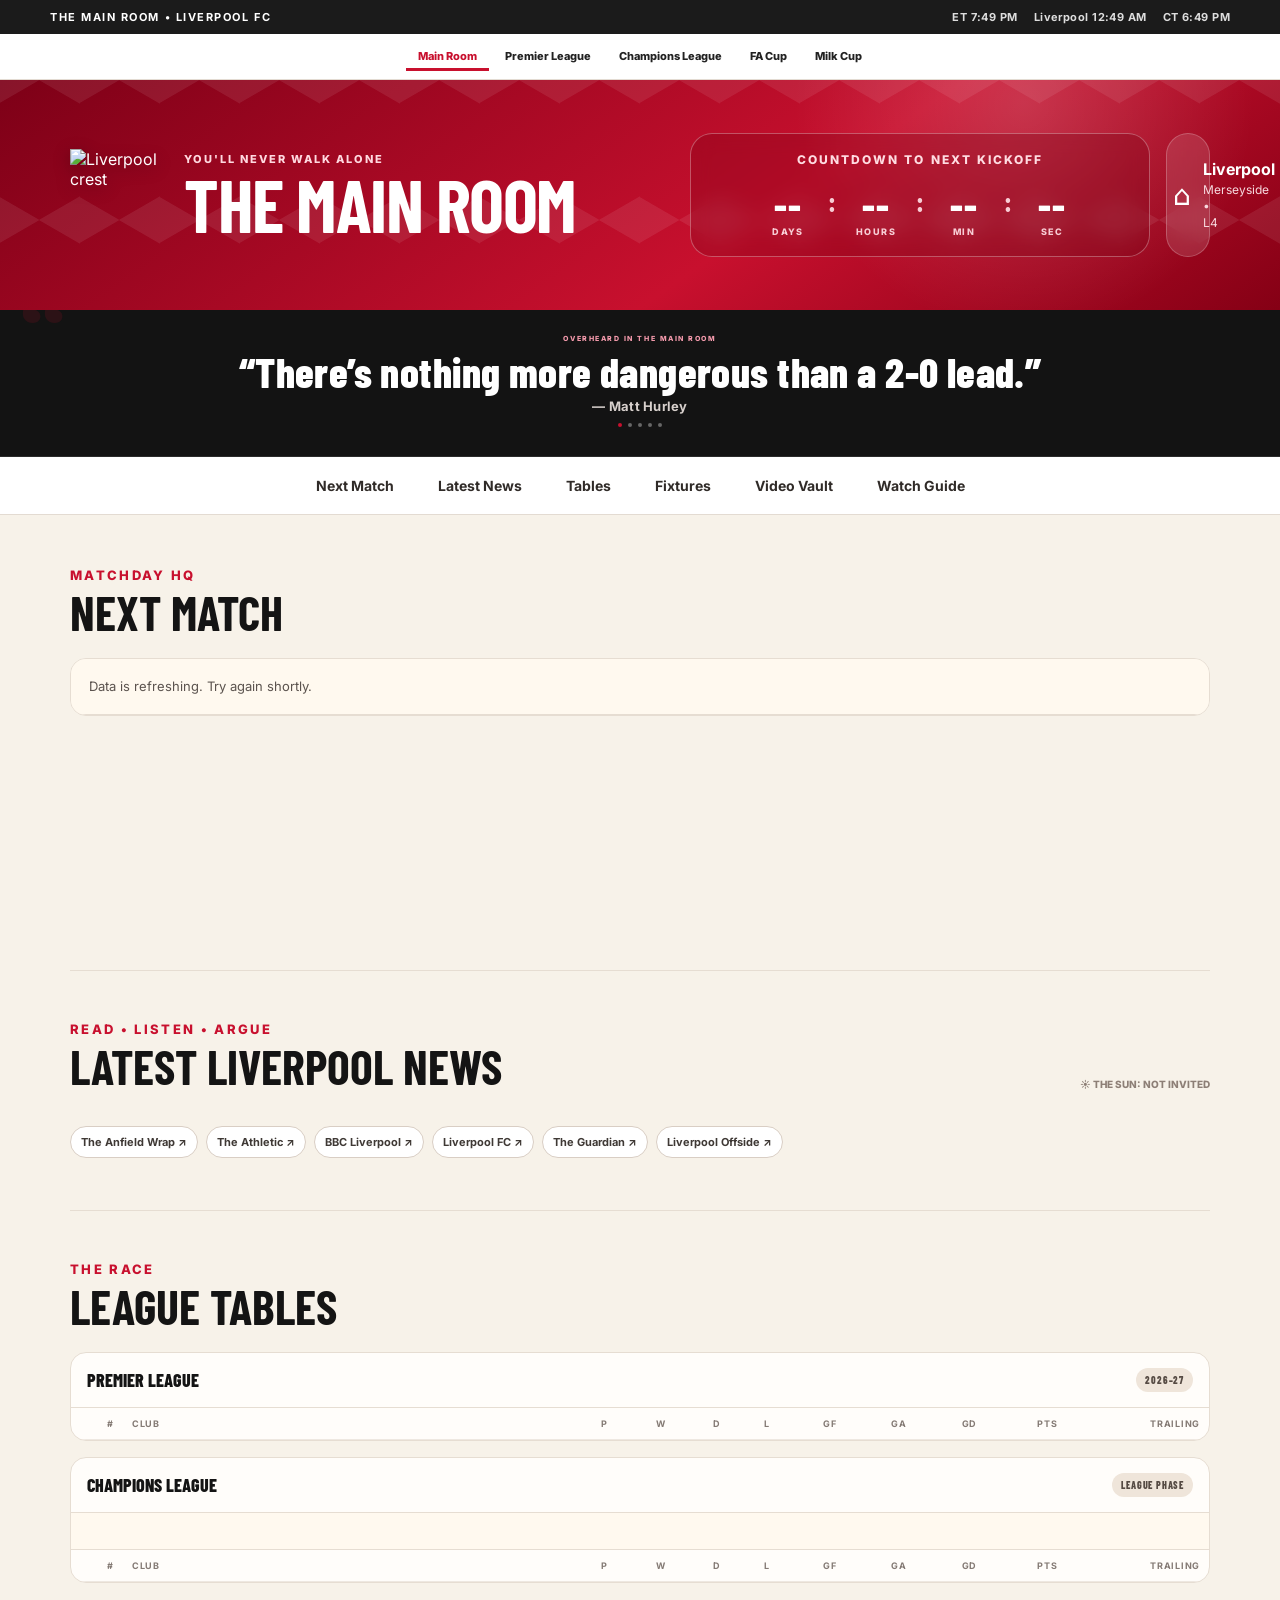
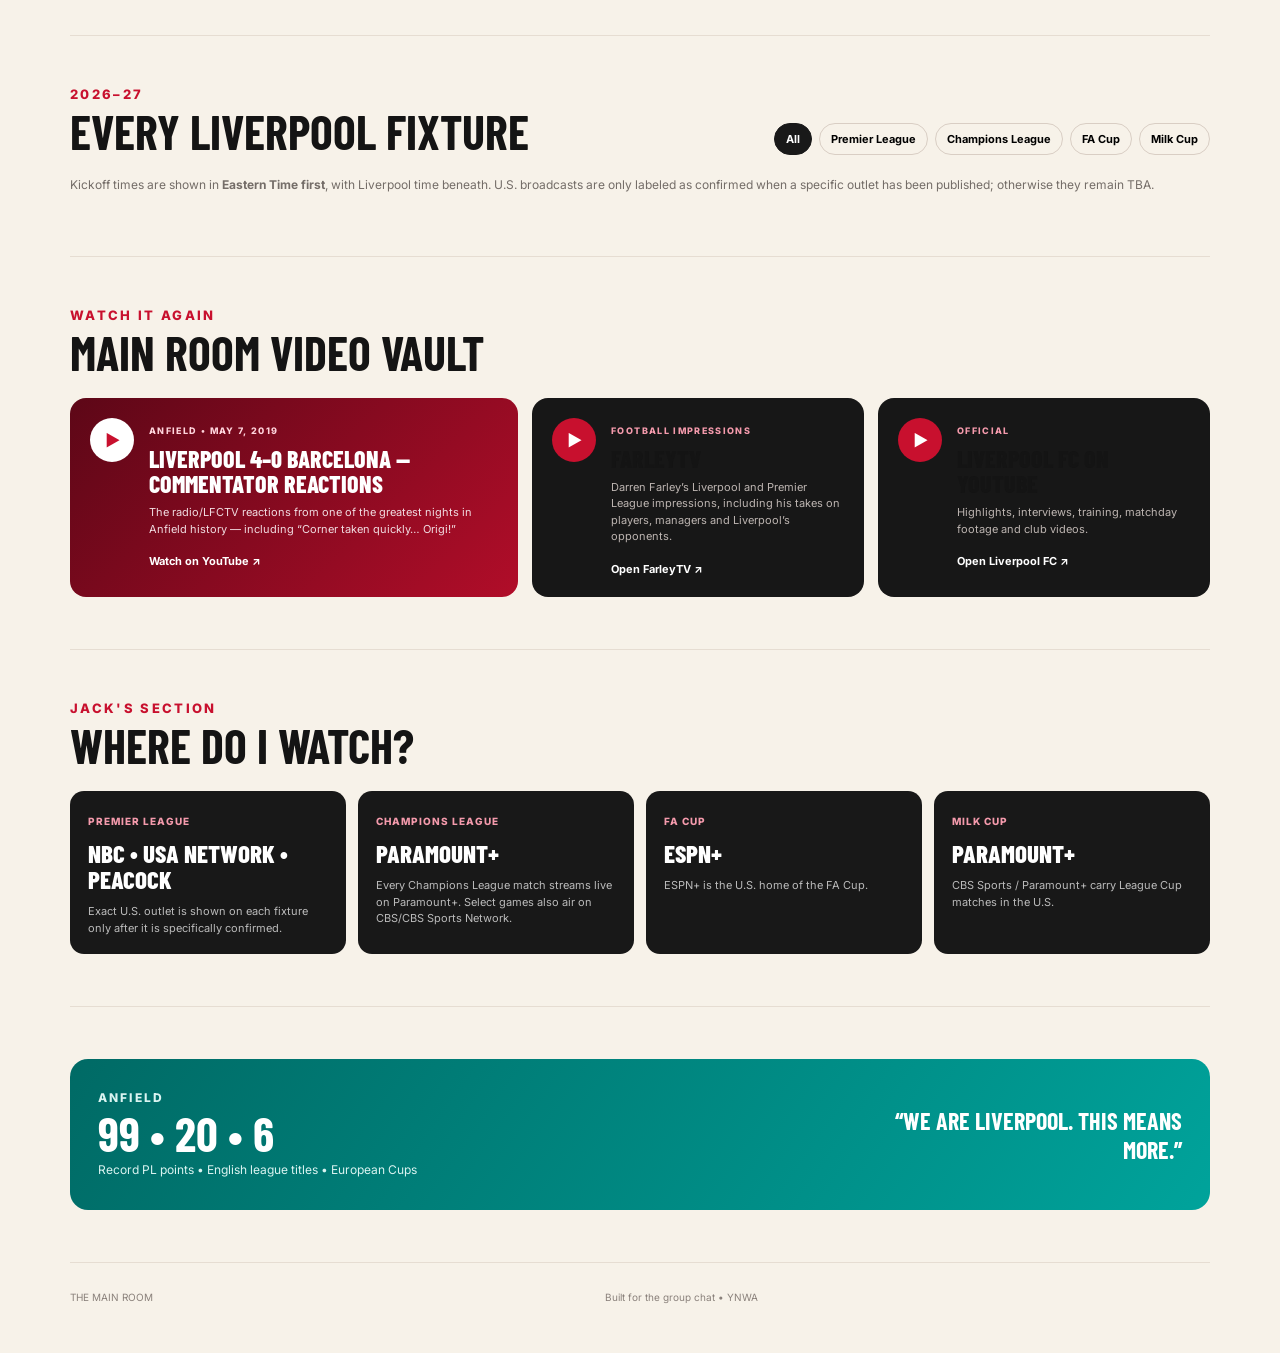
==== commit 06cffb03: "Load redesign CSS statically for reliable mobile rendering" ====
--- a/index.html
+++ b/index.html
@@ -1,4 +1,4 @@
-<!doctype html><html lang="en"><head><meta charset="utf-8"><meta name="viewport" content="width=device-width,initial-scale=1,viewport-fit=cover"><meta name="theme-color" content="#8b0000"><meta name="apple-mobile-web-app-capable" content="yes"><meta name="apple-mobile-web-app-title" content="The Main Room"><title>The Main Room</title><meta name="description" content="Liverpool fixtures, results, US TV, tables, news and matchday info for The Main Room."><link rel="icon" type="image/png" sizes="180x180" href="liverbird-icon.png"><link rel="apple-touch-icon" sizes="180x180" href="liverbird-icon.png"><link rel="manifest" href="site.webmanifest"><link rel="preconnect" href="https://fonts.googleapis.com"><link rel="preconnect" href="https://fonts.gstatic.com" crossorigin><link href="https://fonts.googleapis.com/css2?family=Barlow+Condensed:wght@600;700;800&family=Inter:wght@400;500;600;700&display=swap" rel="stylesheet"><link rel="stylesheet" href="styles.css"><link rel="stylesheet" href="enhancements.css"><link rel="stylesheet" href="competition.css"></head><body>
+<!doctype html><html lang="en"><head><meta charset="utf-8"><meta name="viewport" content="width=device-width,initial-scale=1,viewport-fit=cover"><meta name="theme-color" content="#8b0000"><meta name="apple-mobile-web-app-capable" content="yes"><meta name="apple-mobile-web-app-title" content="The Main Room"><title>The Main Room</title><meta name="description" content="Liverpool fixtures, results, US TV, tables, news and matchday info for The Main Room."><link rel="icon" type="image/png" sizes="180x180" href="liverbird-icon.png"><link rel="apple-touch-icon" sizes="180x180" href="liverbird-icon.png"><link rel="manifest" href="site.webmanifest"><link rel="preconnect" href="https://fonts.googleapis.com"><link rel="preconnect" href="https://fonts.gstatic.com" crossorigin><link href="https://fonts.googleapis.com/css2?family=Barlow+Condensed:wght@600;700;800&family=Inter:wght@400;500;600;700&display=swap" rel="stylesheet"><link rel="stylesheet" href="styles.css"><link rel="stylesheet" href="enhancements.css"><link rel="stylesheet" href="competition.css"><link rel="stylesheet" href="redesign.css?v=20260914-3"></head><body>
 <div class="top-strip"><span>THE MAIN ROOM • LIVERPOOL FC</span><div class="clocks"><span id="clockET">ET --:--</span><span id="clockUK">Liverpool --:--</span><span id="clockCT">CT --:--</span></div></div>
 <nav class="competition-tabs"><a class="active" href="index.html">Main Room</a><a href="premier-league.html">Premier League</a><a href="champions-league.html">Champions League</a><a href="fa-cup.html">FA Cup</a><a href="milk-cup.html">Milk Cup</a></nav>
 <header class="hero"><div class="hero-inner"><div class="brand"><img src="https://a.espncdn.com/i/teamlogos/soccer/500/364.png" alt="Liverpool crest"><div><p class="eyebrow">YOU'LL NEVER WALK ALONE</p><h1>THE MAIN ROOM</h1></div></div><div class="hero-tools"><div class="hero-countdown"><span class="hero-countdown-title">COUNTDOWN TO NEXT KICKOFF</span><div class="digital-countdown" id="countdown"><div><b id="cdDays">--</b><span>DAYS</span></div><i>:</i><div><b id="cdHours">--</b><span>HOURS</span></div><i>:</i><div><b id="cdMinutes">--</b><span>MIN</span></div><i>:</i><div><b id="cdSeconds">--</b><span>SEC</span></div></div></div><div class="weather" id="weather"><span class="weather-icon">☁</span><div><strong>Liverpool</strong><span>Loading weather…</span></div></div></div></div></header>
@@ -12,4 +12,4 @@
 <section id="videos" class="section"><div class="section-head"><div><p class="eyebrow red">WATCH IT AGAIN</p><h2>Main Room Video Vault</h2></div></div><div class="video-grid"><a class="video-card featured" href="https://youtu.be/pkEpLtePJm0?si=sweTHQJq34jnSiDV" target="_blank" rel="noopener"><div class="video-play">▶</div><div><span class="video-kicker">ANFIELD • MAY 7, 2019</span><h3>Liverpool 4–0 Barcelona — Commentator Reactions</h3><p>The radio/LFCTV reactions from one of the greatest nights in Anfield history — including “Corner taken quickly… Origi!”</p><strong>Watch on YouTube ↗</strong></div></a><a class="video-card" href="https://www.youtube.com/channel/UCEK2PZR_LvdYXL2mnYKI4FQ" target="_blank" rel="noopener"><div class="video-play">▶</div><div><span class="video-kicker">FOOTBALL IMPRESSIONS</span><h3>FarleyTV</h3><p>Darren Farley’s Liverpool and Premier League impressions, including his takes on players, managers and Liverpool’s opponents.</p><strong>Open FarleyTV ↗</strong></div></a><a class="video-card" href="https://www.youtube.com/@LiverpoolFC" target="_blank" rel="noopener"><div class="video-play">▶</div><div><span class="video-kicker">OFFICIAL</span><h3>Liverpool FC on YouTube</h3><p>Highlights, interviews, training, matchday footage and club videos.</p><strong>Open Liverpool FC ↗</strong></div></a></div></section>
 <section id="watch" class="section"><div class="section-head"><div><p class="eyebrow red">JACK'S SECTION</p><h2>Where Do I Watch?</h2></div></div><div class="watch-grid"><div class="rights-card"><span class="competition">Premier League</span><strong>NBC • USA Network • Peacock</strong><p>Exact U.S. outlet is shown on each fixture only after it is specifically confirmed.</p></div><div class="rights-card"><span class="competition">Champions League</span><strong>Paramount+</strong><p>Every Champions League match streams live on Paramount+. Select games also air on CBS/CBS Sports Network.</p></div><div class="rights-card"><span class="competition">FA Cup</span><strong>ESPN+</strong><p>ESPN+ is the U.S. home of the FA Cup.</p></div><div class="rights-card"><span class="competition">Milk Cup</span><strong>Paramount+</strong><p>CBS Sports / Paramount+ carry League Cup matches in the U.S.</p></div></div></section>
 <section class="section quick"><div class="quick-card"><div><p class="eyebrow">ANFIELD</p><h2>99 • 20 • 6</h2><p>Record PL points • English league titles • European Cups</p></div><div class="kop-quote">“We are Liverpool. This means more.”</div></div></section>
-</main><footer><span>THE MAIN ROOM</span><span>Built for the group chat • YNWA</span><span id="footerUpdated"></span></footer><script src="app.js"></script><script src="site-chrome.js"></script></body></html>+</main><footer><span>THE MAIN ROOM</span><span>Built for the group chat • YNWA</span><span id="footerUpdated"></span></footer><script src="app.js?v=20260914-3"></script><script src="site-chrome.js?v=20260914-3"></script></body></html>
--- a/redesign.css
+++ b/redesign.css
@@ -0,0 +1,28 @@
+:root{--main-red:#c8102e;--main-red-dark:#8b0018;--main-black:#111214;--main-cream:#f7f2e9;--main-line:#e3dbd2}
+body{background:var(--main-cream)}
+.competition-tabs{background:#fff;border-bottom:1px solid var(--main-line);justify-content:center;gap:4px;padding:8px max(14px,calc((100vw - 1180px)/2));flex-wrap:wrap;overflow:visible}
+.competition-tabs a{color:#222;padding:9px 12px;border-radius:0;font-size:11px;letter-spacing:0;text-transform:none}
+.competition-tabs a:hover,.competition-tabs a.active{background:transparent;color:var(--main-red);box-shadow:inset 0 -3px 0 var(--main-red)}
+.hero{background:radial-gradient(circle at 80% 10%,rgba(255,255,255,.16),transparent 22%),linear-gradient(145deg,#7d0017 0%,#c8102e 60%,#850015 100%)}
+.hero-inner{min-height:230px;padding-top:28px;padding-bottom:28px}
+.hero-tools{display:flex;align-items:stretch;gap:16px}
+.hero-countdown{border:1px solid rgba(255,255,255,.3);background:rgba(116,0,21,.27);border-radius:22px;padding:20px 26px;min-width:460px;text-align:center}
+.hero-countdown-title{font-size:12px;font-weight:800;letter-spacing:.17em;color:#ffdce2}
+.digital-countdown{display:flex;align-items:flex-start;justify-content:center;gap:12px;margin-top:12px}
+.digital-countdown>div{min-width:56px}.digital-countdown b{display:block;font:800 38px/.95 "Barlow Condensed",sans-serif;letter-spacing:.03em}.digital-countdown span{font-size:9px;font-weight:800;letter-spacing:.16em;color:#f8cdd5}.digital-countdown i{font-style:normal;font:800 26px/1 "Barlow Condensed",sans-serif;color:#f8cdd5;margin-top:3px}
+.weather{border-radius:22px;min-width:210px;padding:20px;background:rgba(255,255,255,.12)}
+.weather strong{font-size:16px}.weather div span{font-size:12px;line-height:1.35}
+.hero-quote-rail{padding:24px 20px 28px;background:#131313}.rotating-quote{max-width:900px;margin:auto;font:800 clamp(26px,4vw,42px)/1.05 "Barlow Condensed",sans-serif;text-align:center}.quote-label{text-align:center}
+.nav{padding:0;gap:0;justify-content:center;background:#fff;border-bottom:1px solid var(--main-line)}
+.nav a{border-radius:0;font-size:14px;padding:20px 22px}.nav a:hover{background:#fff;color:var(--main-red)}
+#next.section{padding-top:54px}.section h2{font-size:48px}.section-head .eyebrow.red{font-size:13px}.updated{font-size:14px}
+.next-grid{display:block}
+.modern-match-card{position:relative;overflow:hidden;background:linear-gradient(145deg,#121315,#19191b);color:#fff;border-radius:26px;padding:28px 30px 24px;box-shadow:0 12px 30px rgba(18,12,10,.08)}
+.modern-match-card:after{content:"";position:absolute;width:330px;height:330px;border-radius:50%;right:-120px;bottom:-185px;background:#66101c;opacity:.55;pointer-events:none}
+.modern-card-top,.modern-teams,.modern-meta,.modern-card-footer{position:relative;z-index:1}
+.modern-card-top{display:flex;justify-content:space-between;align-items:center;gap:12px}.modern-comp-pill{display:inline-flex;align-items:center;gap:8px;background:var(--main-red);color:#fff;border-radius:999px;padding:10px 16px;font-size:12px;font-weight:800;letter-spacing:.05em;text-transform:uppercase}.modern-venue{color:#bdbdbd;font-size:14px}
+.modern-teams{display:grid;grid-template-columns:1fr 70px 1fr;align-items:center;gap:12px;max-width:760px;margin:28px auto 24px;text-align:center}.modern-team img{width:92px;height:92px;object-fit:contain;filter:drop-shadow(0 5px 8px rgba(0,0,0,.25))}.modern-team strong{display:block;font:800 24px/1 "Barlow Condensed",sans-serif;text-transform:uppercase;margin-top:9px}.modern-vs{font:800 25px/1 "Barlow Condensed",sans-serif;color:#aaa;text-transform:uppercase}
+.modern-live-score{text-align:center;color:#fff}.modern-live-score span{display:block;color:#ff97aa;font-size:11px;font-weight:800;letter-spacing:.12em}.modern-live-score strong{font:800 42px/1 "Barlow Condensed",sans-serif}
+.modern-meta{display:grid;grid-template-columns:1fr 1fr 1fr;border-top:1px solid #454545;border-bottom:1px solid #454545;margin-top:12px}.modern-meta-block{padding:18px 20px}.modern-meta-block+.modern-meta-block{border-left:1px solid #454545}.modern-meta-label{display:block;color:#aaa;font-size:10px;font-weight:700;letter-spacing:.15em;text-transform:uppercase;margin-bottom:7px}.modern-meta-value{font:800 24px/1.05 "Barlow Condensed",sans-serif}.modern-meta-sub{display:block;color:#aaa;font-size:11px;margin-top:4px}.modern-card-footer{display:flex;justify-content:space-between;align-items:center;gap:12px;padding-top:16px;color:#aaa;font-size:11px}.modern-card-footer strong{color:#fff}.match-preview-button{display:flex;margin-top:16px;border-radius:999px;background:linear-gradient(100deg,#d0092e,#b40724);color:#fff;text-decoration:none;align-items:center;justify-content:center;gap:12px;padding:17px 22px;font-weight:800;font-size:15px}.match-preview-button span{font-size:24px;line-height:1}
+@media(max-width:800px){.competition-tabs{justify-content:flex-start;padding:5px 12px}.competition-tabs a{padding:10px 9px;font-size:10px}.hero-inner{display:block;min-height:250px;padding:20px 16px 24px}.brand{justify-content:center;margin-bottom:20px}.brand img{width:54px;height:54px}.brand h1{font-size:52px}.brand .eyebrow{display:none}.hero-tools{position:static;display:grid;grid-template-columns:minmax(0,1fr) 150px;gap:10px}.hero-countdown{min-width:0;border-radius:18px;padding:16px 10px}.hero-countdown-title{font-size:9px}.digital-countdown{gap:5px}.digital-countdown>div{min-width:38px}.digital-countdown b{font-size:30px}.digital-countdown span{font-size:7px}.digital-countdown i{font-size:21px}.weather{position:static;min-width:0;border-radius:18px;padding:14px 10px}.weather div strong{display:block;font-size:14px}.weather div span{font-size:9px}.hero-quote-rail{padding:22px 18px}.rotating-quote{font-size:27px}.nav{justify-content:flex-start;overflow:auto}.nav a{font-size:13px;padding:18px 17px}.section h2{font-size:42px}.modern-match-card{padding:22px 18px 18px;border-radius:24px}.modern-comp-pill{padding:9px 13px;font-size:11px}.modern-venue{font-size:12px}.modern-teams{grid-template-columns:1fr 44px 1fr;margin:24px auto 18px}.modern-team img{width:72px;height:72px}.modern-team strong{font-size:20px}.modern-vs{font-size:20px}.modern-meta{grid-template-columns:1fr 1fr 1fr}.modern-meta-block{padding:14px 10px}.modern-meta-value{font-size:20px}.modern-meta-sub{font-size:9px}.modern-card-footer{font-size:10px}.match-preview-button{padding:15px}.watch-card{display:none}}
+@media(max-width:480px){.hero-tools{grid-template-columns:minmax(0,1fr) 135px}.brand h1{font-size:46px}.digital-countdown b{font-size:27px}.section h2{font-size:39px}.modern-team img{width:62px;height:62px}.modern-team strong{font-size:18px}.modern-meta{grid-template-columns:1fr 1fr}.modern-meta-block:nth-child(3){grid-column:1/-1;border-left:0;border-top:1px solid #454545}.modern-meta-block:nth-child(2){border-left:1px solid #454545}.modern-card-footer{align-items:flex-start;flex-direction:column}}
